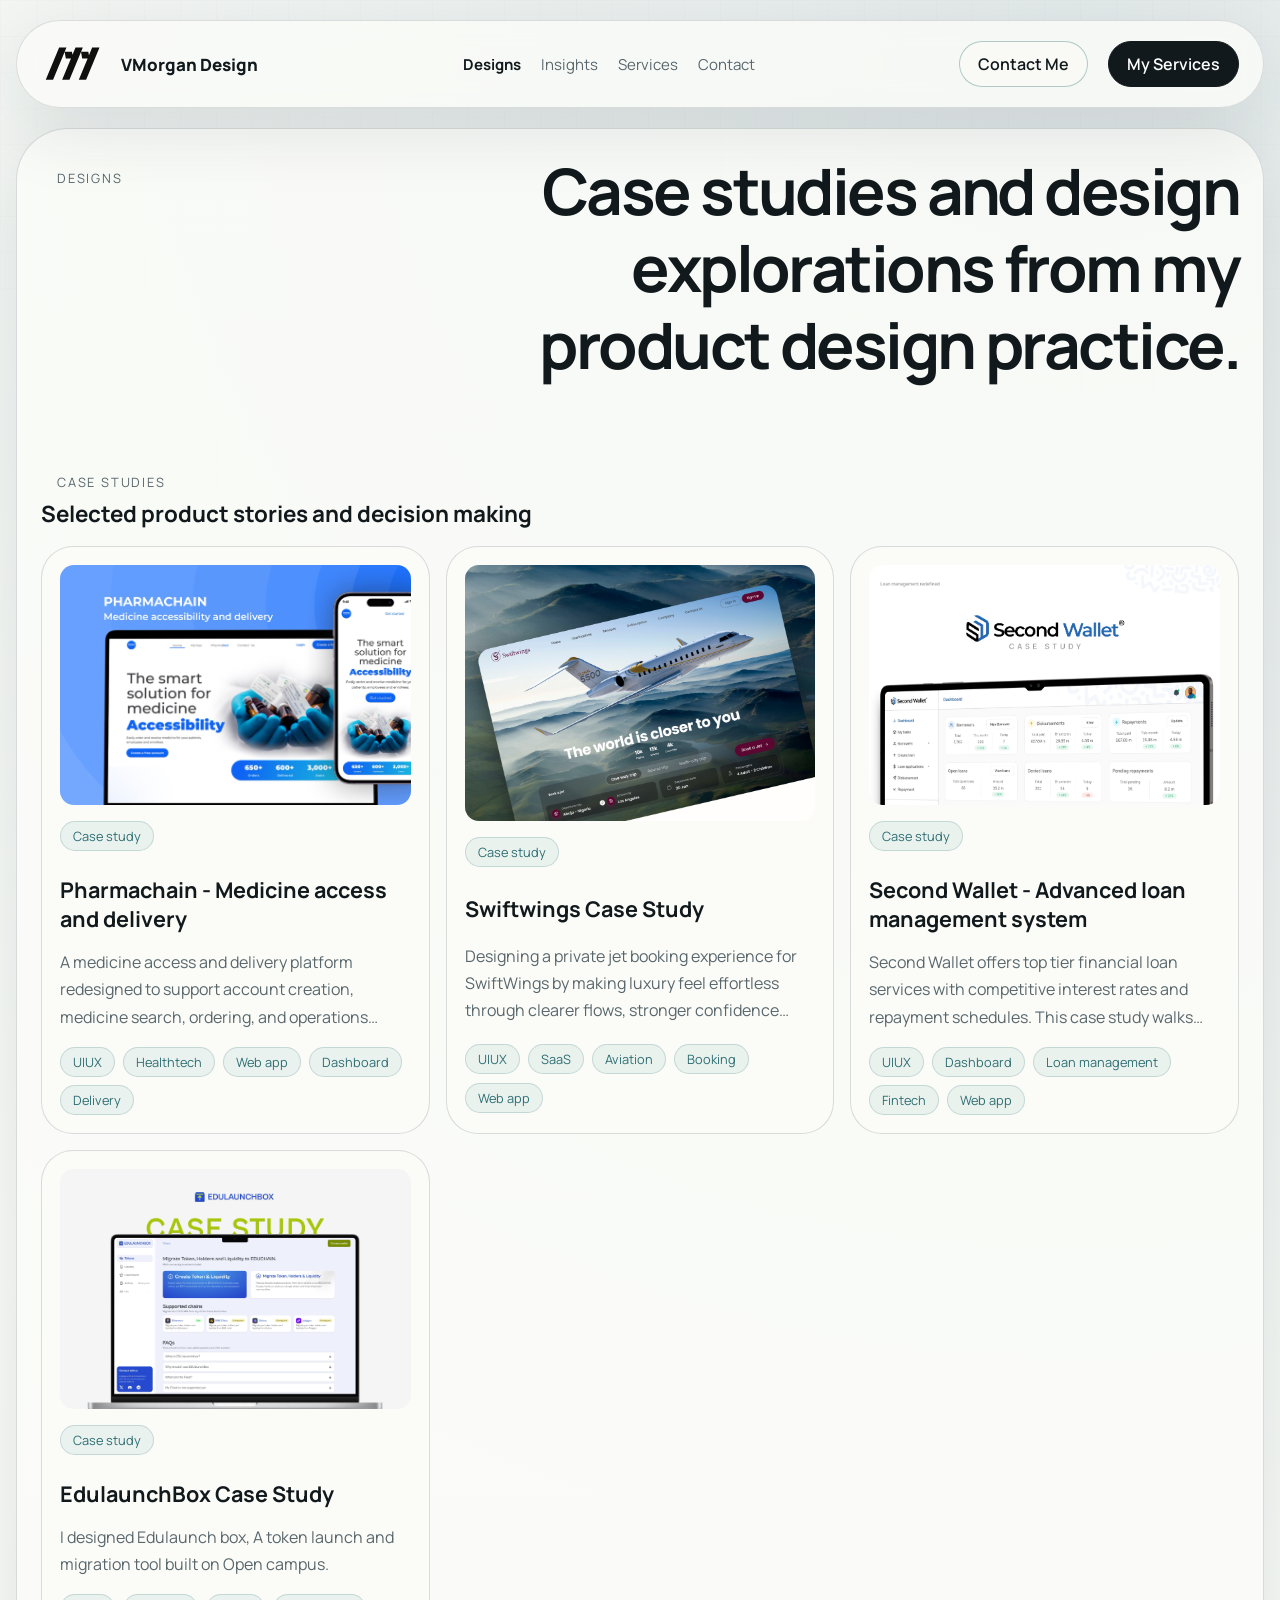
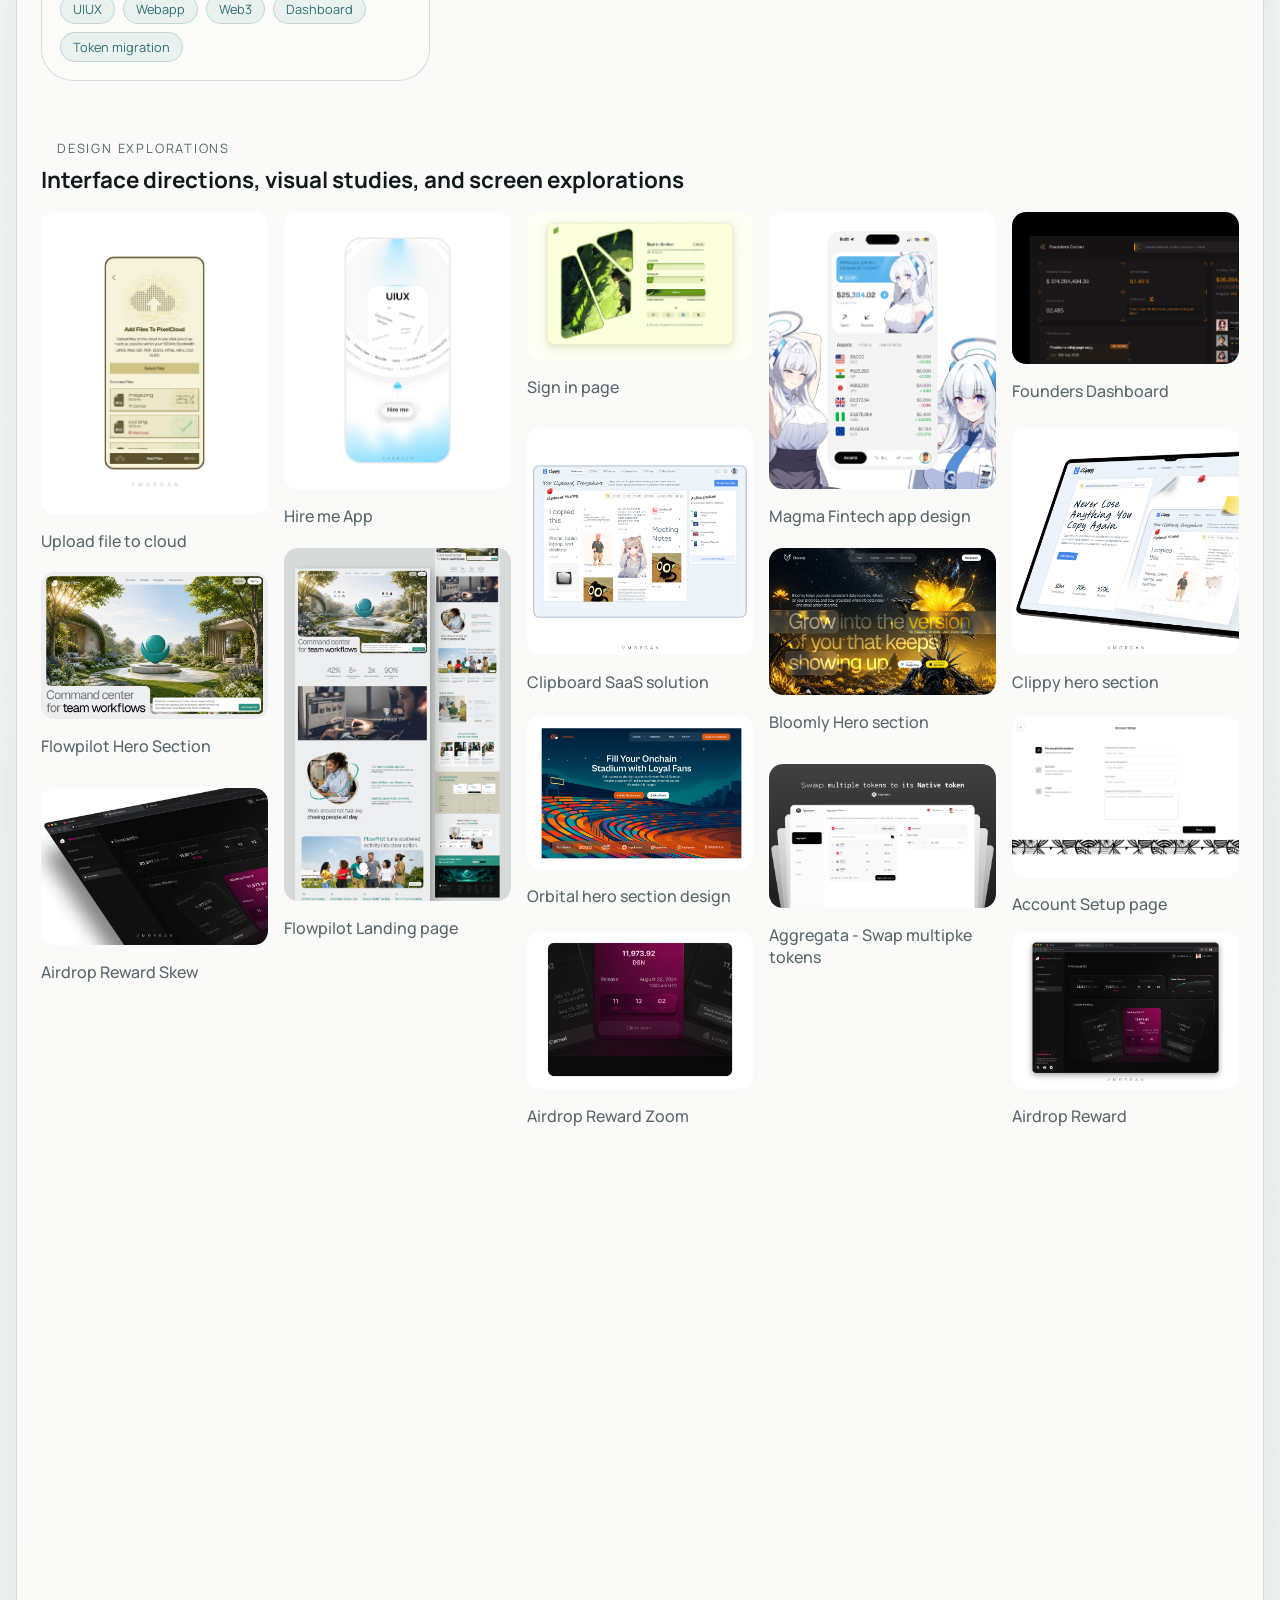
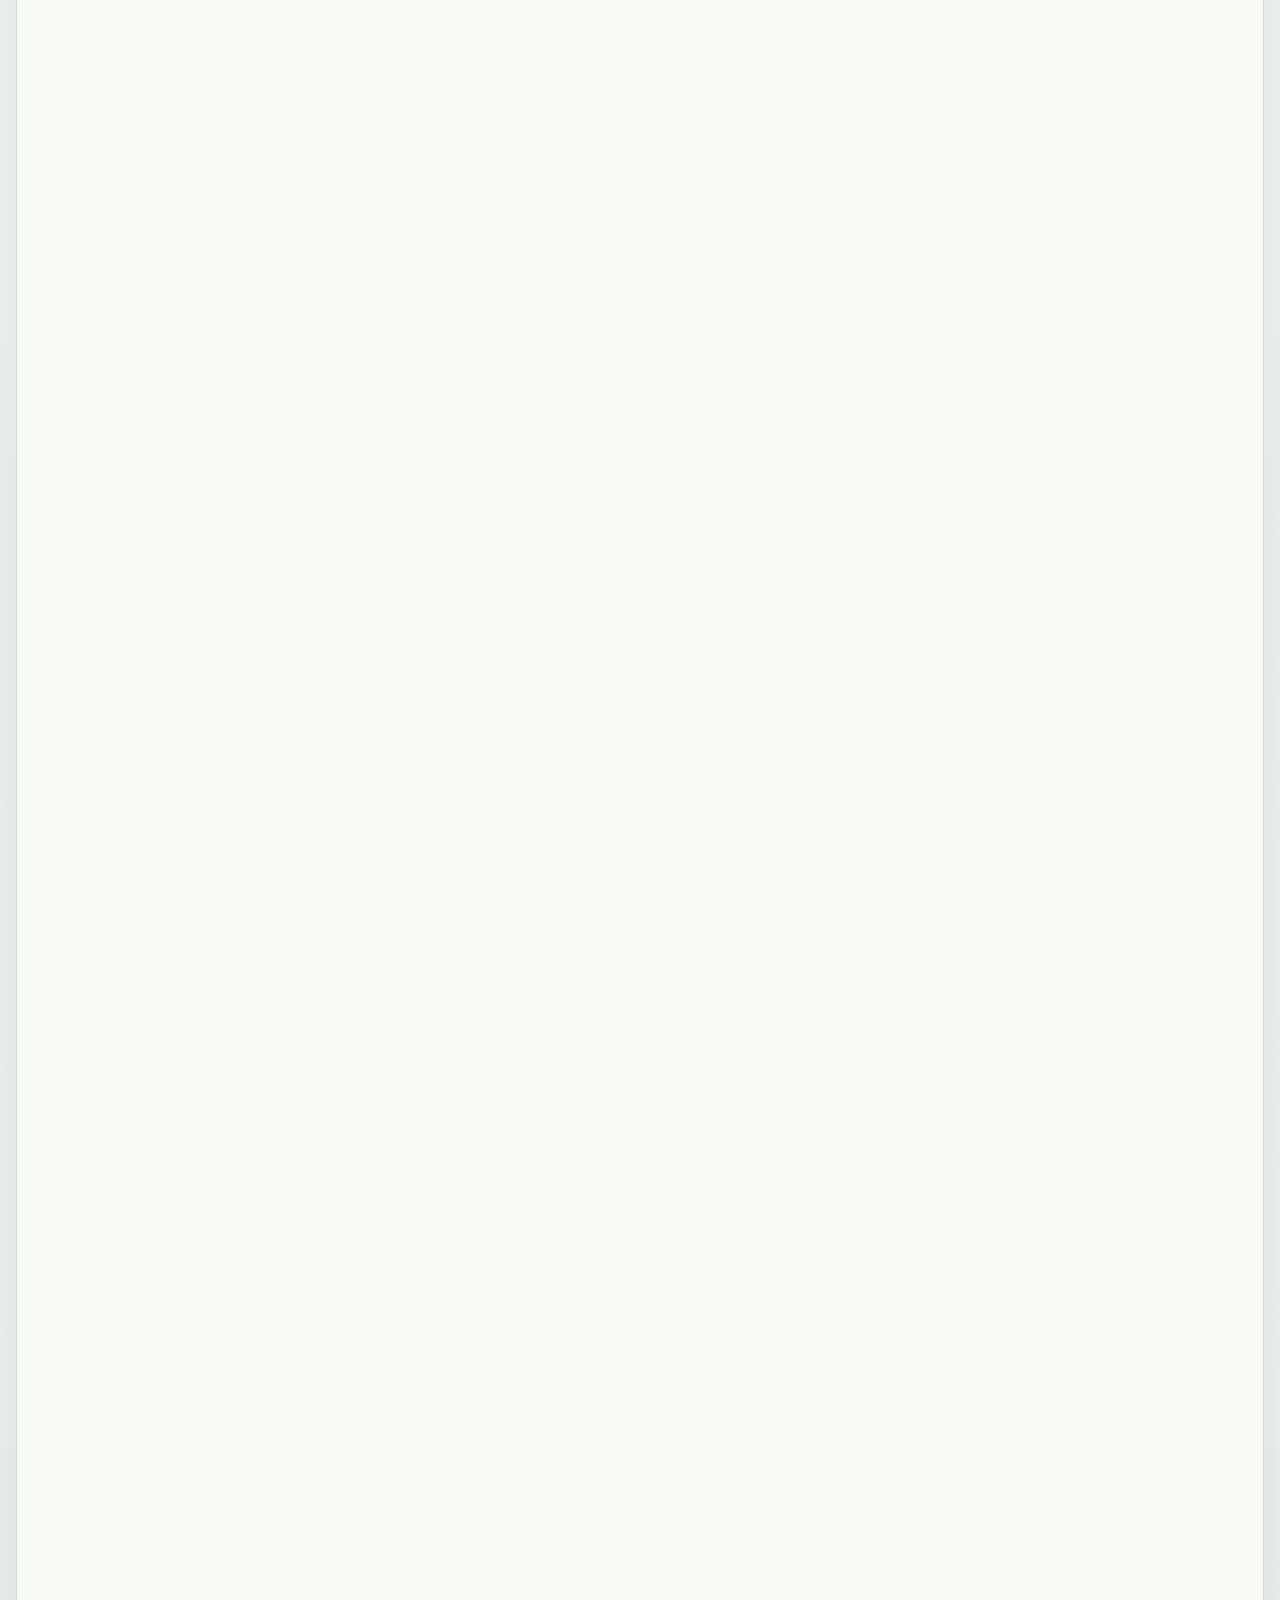
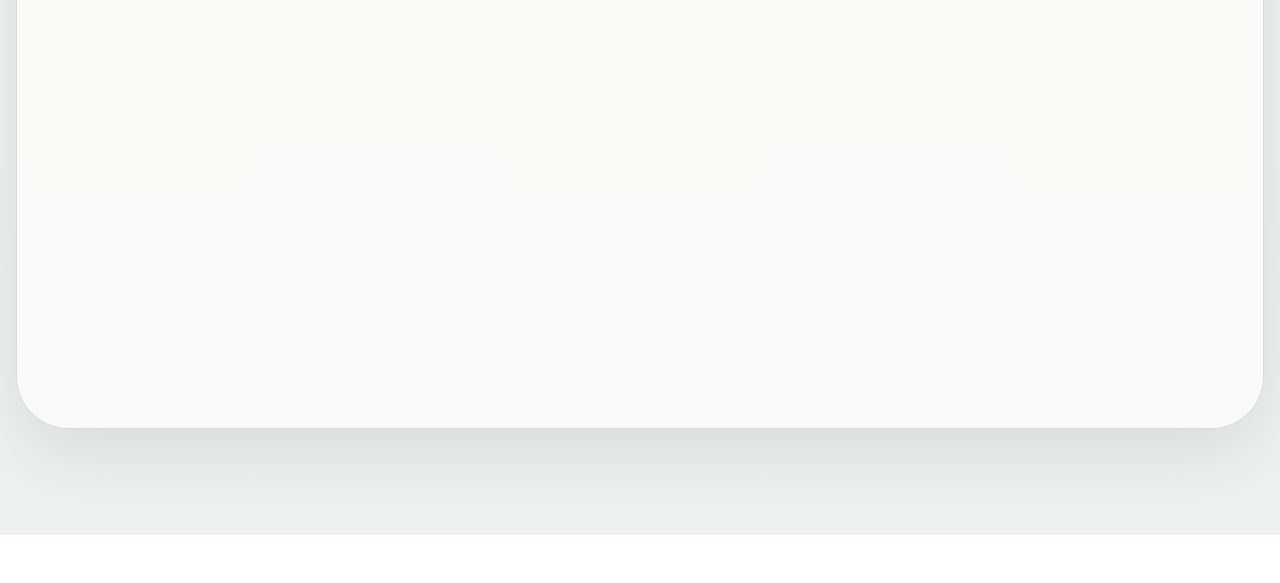
==== designs.html @ ea4c0dcf "Improve Lighthouse SEO security and performance" ====
<!DOCTYPE html>
<html lang="en">
  <head>
    <meta charset="UTF-8" />
    <meta name="viewport" content="width=device-width, initial-scale=1.0" />
    <title>Designs | VMorgan.design</title>
    <meta
      name="description"
      content="Design catalogue for Victor Morgan featuring case studies and design explorations."
    />
    <link rel="icon" type="image/svg+xml" href="./assets/Logo  favicon.svg" />
    <link rel="preconnect" href="https://fonts.googleapis.com" />
    <link rel="preconnect" href="https://fonts.gstatic.com" crossorigin />
    <link
      href="https://fonts.googleapis.com/css2?family=Manrope:wght@400;500;600;700;800&display=swap"
      rel="stylesheet"
    />
    <link rel="stylesheet" href="./styles.css" />
  </head>
  <body class="designs-page">
    <div class="page-shell">
      <header class="topbar">
        <a class="brand" href="./index.html" aria-label="VMorgan.design home">
          <img class="brand-logo" src="./assets/Logo.svg" width="74" height="46" alt="" />
          <span class="brand-copy">
            <strong>VMorgan Design</strong>
          </span>
        </a>
        <nav class="main-nav desktop-nav" aria-label="Primary">
          <a href="./designs.html">Designs</a>
          <a href="./insights.html">Insights</a>
          <a href="./index.html#services">Services</a>
          <a href="./index.html#contact">Contact</a>
        </nav>
        <div class="nav-actions">
          <a class="button button-secondary" href="./index.html#contact">Contact Me</a>
          <a class="button" href="./index.html#services">My Services</a>
        </div>
        <details class="nav-menu">
          <summary class="nav-menu-toggle" aria-label="Open navigation menu">
            <img src="./assets/menu.svg" width="24" height="24" alt="" />
          </summary>
          <div class="nav-menu-panel">
            <nav class="main-nav" aria-label="Mobile primary">
              <a href="./designs.html">Designs</a>
              <a href="./insights.html">Insights</a>
              <a href="./index.html#services">Services</a>
              <a href="./index.html#contact">Contact</a>
            </nav>
          </div>
        </details>
      </header>

      <main>
        <section class="panel designs-shell">
          <div class="section-head designs-head">
            <p class="eyebrow">Designs</p>
            <h2 class="designs-title">Case studies and design explorations from my product design practice.</h2>
          </div>

          <section class="designs-section" id="case-studies">
            <div class="section-head designs-subhead">
              <div>
                <p class="eyebrow">Case studies</p>
                <h3>Selected product stories and decision making</h3>
              </div>
            </div>
            <div class="case-studies-grid" id="caseStudiesGrid"></div>
          </section>

          <section class="designs-section" id="design-explorations">
            <div class="section-head designs-subhead">
              <div>
                <p class="eyebrow">Design explorations</p>
                <h3>Interface directions, visual studies, and screen explorations</h3>
              </div>
            </div>
            <div class="exploration-grid" id="explorationGrid"></div>
          </section>
        </section>
      </main>
    </div>

    <div class="floating-player-wrap">
      <section class="track-popup" id="trackPopup" aria-label="Music list" hidden></section>
      <section class="floating-player" aria-label="Portfolio music player">
        <button
          class="player-cover-button"
          id="trackMenuToggle"
          type="button"
          aria-controls="trackPopup"
          aria-expanded="false"
          aria-label="Show music list"
        >
          <span class="player-cover" id="playerCover"></span>
          <img src="./assets/arrow-up.svg" width="24" height="24" alt="" class="menu-badge" />
        </button>

        <button class="player-icon-button" id="musicToggle" type="button" aria-label="Play or pause">
          <img class="play-icon" id="playIcon" src="./assets/play.svg" width="24" height="24" alt="" />
        </button>

        <div class="floating-player-copy">
          <div class="marquee-mask">
            <div class="marquee-track" id="marqueeTrack">
              <span class="marquee-text" id="trackTitle">Drafting Room - Victor Morgan</span>
            </div>
          </div>
          <input
            class="timeline-range"
            id="timelineRange"
            type="range"
            min="0"
            max="100"
            value="0"
            aria-label="Music timeline"
          />
          <span class="sr-only" id="musicStatus">Music player ready.</span>
        </div>
      </section>
    </div>

    <dialog class="article-modal" id="caseStudyModal">
      <article class="article-modal-card">
        <header class="article-modal-head">
          <div>
            <p class="eyebrow">Case study</p>
            <h2 id="caseStudyTitle"></h2>
          </div>
          <button class="icon-button" id="caseStudyClose" type="button" aria-label="Close case study">
            ×
          </button>
        </header>

        <div class="article-modal-scroll">
          <div class="date-cat-share">
            <div class="article-meta">
              <span id="caseStudyDate"></span>
              <span id="caseStudyCategory"></span>
            </div>
            <button class="button button-secondary share-icon-button" id="caseStudyShareButton" type="button" aria-label="Share case study" title="Share case study">
              <img class="button-icon" src="./assets/uil_share.svg" width="18" height="18" alt="" />
            </button>
          </div>
          
          
          <p class="article-preface" id="caseStudyPreface"></p>
          <div class="article-body" id="caseStudyBody"></div>
        </div>
      </article>
    </dialog>

    <dialog class="design-preview-modal" id="designPreviewModal">
      <article class="design-preview-card">
        <header class="design-preview-head">
          <div>
            <h2 id="designPreviewTitle"></h2>
            <p id="designPreviewDescription"></p>
          </div>
          <button class="icon-button" id="designPreviewClose" type="button" aria-label="Close design preview">
            ×
          </button>
        </header>
        <div class="design-preview-visual" id="designPreviewVisual"></div>
        <div class="design-preview-share" id="designPreviewShare">
          <p>Share your thoughts ....</p>
          <div class="design-preview-actions">
            <button class="button button-secondary" id="designPreviewShareButton" type="button">
              <img class="button-icon" src="./assets/uil_share.svg" width="18" height="18" alt="" />
              <span>Share</span>
            </button>
            <a class="button button-secondary" id="designPreviewX" href="" target="_blank" rel="noreferrer" hidden>View in X</a>
          </div>
        </div>
      </article>
    </dialog>

    <script src="./js/explorations-data.js"></script>
    <script src="./js/case-studies-data.js"></script>
    <script src="./js/portfolio-player.js"></script>
    <script src="./js/designs.js"></script>
    <script src="./js/smooth-page-scroll.js"></script>
    <script src="./js/scroll-reveal.js"></script>
    <script src="./js/active-nav.js"></script>
    <script src="./js/interactive-icon-particles.js"></script>
  </body>
</html>
---- styles.css ----
:root {
  --bg: #edf2ef;
  --panel: #fbfcf8;
  --panel-muted: #e3ebe7;
  --ink: #11191c;
  --ink-soft: #59676c;
  --line: rgba(32, 54, 61, 0.16);
  --line-strong: #11191c;
  --accent: #2f6f73;
  --accent-soft: #d8e8e5;
  --sage: #697c6f;
  --sage-soft: #dfe9e1;
  --steel: #6f8fa3;
  --steel-soft: #dce8ee;
  --sand: #b59b6a;
  --shadow: 0 24px 70px rgba(23, 43, 49, 0.1);
  --radius-xl: 32px;
  --radius-lg: 24px;
  --radius-md: 16px;
  --max-width: 1440px;
  --anchor-offset: 132px;
}

::selection {
  background: var(--accent);
  color: #fbfcf8;
}

.sr-only {
  position: absolute;
  width: 1px;
  height: 1px;
  padding: 0;
  margin: -1px;
  overflow: hidden;
  clip: rect(0, 0, 0, 0);
  white-space: nowrap;
  border: 0;
}

*,
*::before,
*::after {
  box-sizing: border-box;
}

html {
  scroll-behavior: smooth;
  scroll-padding-top: var(--anchor-offset);
}

html.is-anchor-scrolling {
  scroll-behavior: auto;
}

:target {
  scroll-margin-top: var(--anchor-offset);
}

body {
  margin: 0;
  font-family: "Manrope", sans-serif;
  background:
    radial-gradient(circle at 84% 0%, rgba(111, 143, 163, 0.18), transparent 30%),
    linear-gradient(180deg, #fbfcf8 0%, var(--bg) 100%);
  color: var(--ink);
  padding-bottom: 58px;
  min-height: 100vh;
}

body::before {
  content: "";
  position: fixed;
  inset: 0;
  pointer-events: none;
  background-image:
    linear-gradient(rgba(32, 54, 61, 0.045) 1px, transparent 1px),
    linear-gradient(90deg, rgba(32, 54, 61, 0.045) 1px, transparent 1px);
  background-size: 36px 36px;
  mask-image: linear-gradient(180deg, rgba(0, 0, 0, 0.24), transparent 75%);
}

a {
  color: inherit;
  text-decoration: none;
}

button,
select,
input {
  font: inherit;
}

.page-shell {
  width: min(calc(100% - 32px), var(--max-width));
  margin: 20px auto 48px;
}

.topbar {
  position: sticky;
  top: 16px;
  z-index: 10;
  display: grid;
  grid-template-columns: auto 1fr auto;
  align-items: center;
  gap: 32px;
  min-height: 88px;
  padding: 16px 24px;
  margin-bottom: 20px;
  border: 1px solid rgba(32, 54, 61, 0.14);
  border-radius: 999px;
  background: rgba(251, 252, 248, 0.82);
  backdrop-filter: blur(14px);
  box-shadow: var(--shadow);
}

.brand {
  display: flex;
  align-items: center;
  gap: 16px;
}

.brand-logo {
  display: block;
  width: 64px;
  height: 40px;
  object-fit: contain;
}

.brand-copy {
  display: block;
}

.brand-copy strong {
  font-size: 1.06rem;
  font-weight: 800;
}

.brand-copy span {
  display: none;
  color: var(--ink-soft);
  font-size: 0.82rem;
}

.main-nav,
.nav-actions {
  display: flex;
  align-items: center;
  gap: 20px;
}

#designPreviewTitle{
  letter-spacing: -2%;
}

.nav-menu {
  display: none;
  position: relative;
}

.nav-menu-panel {
  display: block;
}

.nav-menu-toggle {
  display: none;
  border: none;
  background: transparent;
  list-style: none;
  cursor: pointer;
  padding: 8px;
}

.nav-menu-toggle::-webkit-details-marker {
  display: none;
}

.nav-menu-toggle img {
  display: block;
  width: 24px;
  height: 24px;
}

.main-nav {
  justify-self: center;
  flex-wrap: wrap;
  display: flex;
  flex-direction: row;
}

.main-nav a {
  position: relative;
  font-size: 0.94rem;
  color: var(--ink-soft);
  width: auto;
}

.main-nav a::after {
  content: "";
  position: absolute;
  left: 0;
  bottom: -6px;
  width: 100%;
  height: 1px;
  background: var(--accent);
  transform: scaleX(0);
  transform-origin: left;
  transition: transform 160ms ease;
}

.main-nav a:hover::after,
.main-nav a:focus-visible::after {
  transform: scaleX(1);
}

.main-nav a.is-active {
  color: var(--ink);
  font-weight: 700;
}

.button,
.icon-button {
  display: inline-flex;
  align-items: center;
  justify-content: center;
  gap: 10px;
  border: 1px solid var(--line-strong);
  border-radius: 999px;
  background: var(--ink);
  color: #fff;
  cursor: pointer;
  transition:
    transform 180ms ease,
    box-shadow 180ms ease,
    background 180ms ease;
}

.button {
  height: 46px;
  padding: 0 18px;
  font-weight: 600;
  width: fit-content;
  display: inline-flex;
  align-items: center;
  justify-content: center;
  white-space: nowrap;
}

.button-icon {
  width: 18px;
  height: 18px;
  display: block;
  object-fit: contain;
}

.button:hover,
.icon-button:hover,
.button:focus-visible,
.icon-button:focus-visible {
  transform: translateY(-1px);
  box-shadow: 0 14px 34px rgba(47, 111, 115, 0.18);
}

.button-secondary {
  border-color: rgba(47, 111, 115, 0.36);
  background: rgba(251, 252, 248, 0.5);
  color: var(--ink);
}

.panel {
  position: relative;
  margin-bottom: 32px;
  padding: 24px;
  padding-top: 24px;
  border: 1px solid var(--line);
  border-radius: 52px;
  background: rgba(251, 252, 248, 0.86);
  box-shadow: var(--shadow);
  overflow: hidden;
}

.panel::before {
  content: "";
  position: absolute;
  inset: 0;
  border-radius: inherit;
  pointer-events: none;
}

.has-scroll-reveal .scroll-reveal {
  --reveal-distance: 54px;
  opacity: 0;
  transform: translate3d(0, var(--reveal-distance), 0) scale(0.97);
  transition:
    opacity 850ms cubic-bezier(0.16, 1, 0.3, 1) var(--reveal-delay, 0ms),
    transform 850ms cubic-bezier(0.16, 1, 0.3, 1) var(--reveal-delay, 0ms);
  will-change: opacity, transform;
}

.has-scroll-reveal .panel.scroll-reveal {
  --reveal-distance: 78px;
}

.has-scroll-reveal .scroll-reveal.is-visible {
  opacity: 1;
  transform: translate3d(0, 0, 0) scale(1);
  will-change: auto;
}

.has-scroll-reveal .scroll-reveal.has-revealed {
  transition:
    opacity 220ms ease,
    transform 220ms ease,
    box-shadow 220ms ease,
    border-color 220ms ease,
    background 220ms ease;
}

.project-card.scroll-reveal.is-visible:hover,
.project-card.scroll-reveal.is-visible:focus-visible,
.blog-card.scroll-reveal.is-visible:hover,
.blog-card.scroll-reveal.is-visible:focus-visible,
.masonry-card.scroll-reveal.is-visible:hover,
.masonry-card.scroll-reveal.is-visible:focus-visible,
.insight-card.scroll-reveal.is-visible:hover,
.insight-card.scroll-reveal.is-visible:focus-visible,
.case-study-card.scroll-reveal.is-visible:hover,
.case-study-card.scroll-reveal.is-visible:focus-visible,
.exploration-card.scroll-reveal.is-visible:hover,
.exploration-card.scroll-reveal.is-visible:focus-visible {
  transform: translateY(-8px);
}

@media (prefers-reduced-motion: reduce) {
  .has-scroll-reveal .scroll-reveal,
  .has-scroll-reveal .scroll-reveal.is-visible {
    opacity: 1;
    transform: none;
    transition: none;
  }
}

.hero {
  display: grid;
  grid-template-columns: 1.2fr 0.8fr;
  gap: 24px;
  min-height: calc(100vh - 130px);
}

.hero-copy,
.hero-rail,
.service-builder,
.blog-card,
.quote-card,
.contact-card,
.timeline-item,
.project-card,
.masonry-card {
  position: relative;
  z-index: 1;
}

.hero-copy {
  display: flex;
  flex-direction: column;
  justify-content: flex-end;
  align-items: flex-start;
  height: 100%;
  padding-top: 42px;
}

.eyebrow {
  margin: 16px 0 10px 16px;
  text-transform: uppercase;
  letter-spacing: 0.14em;
  font-size: 0.8rem;
  color: var(--ink-soft);
}

.hero h1,
.section-head h2,
.service-builder h3 {
  margin: 0;
  line-height: 1.2;
}

.hero h1 {
  font-size: clamp(3.4rem, 8vw, 7rem);
  letter-spacing: -0.05em;
}

.hero-role {
  margin: 18px 0 0;
  font-size: 1.2rem;
  font-weight: 700;
}

.hero-story {
  max-width: 100%;
  margin: 22px 0 0;
  color: var(--ink-soft);
  font-size: 1.02rem;
  line-height: 1.8;
}

.hero-meta {
  display: grid;
  grid-template-columns: repeat(3, minmax(0, 1fr));
  gap: 14px;
  margin-top: 28px;
}

.estimate-card,
.project-card,
.blog-card,
.quote-card,
.contact-card,
.service-item {
  border: 1px solid var(--line);
  border-radius: var(--radius-xl);
  background: rgba(251, 252, 248, 0.78);
}

#articleTitle{
  letter-spacing: -0.03em;
}

.hero-meta article {
  padding: 18px;
}

.hero-meta strong {
  display: block;
  margin-top: 10px;
  font-size: 4rem;
  font-weight: 400;
}

.action-insights {
  display: flex;
  justify-content: end;
  margin-top: 24px;
}

.action-designs {
  display: flex;
  justify-content: center;
  margin-top: 12px; 
}
.meta-label {
  color: var(--ink-soft);
  font-size: 0.84rem;
}

.panel-tall {
  min-height: auto;
  display: flex;
  flex-direction: column;
  justify-content: center;
}

.section-head {
  display: flex;
  justify-content: space-between;
  align-items: end;
  gap: 16px;
  margin-bottom: 32px;
}

.section-head h2 {
  max-width: 18ch;
  font-size: clamp(2rem, 5vw, 4rem);
  letter-spacing: -0.04em;
  text-align: end;
  line-height: auto;
}

#value-head{
  text-align: end;
  max-width: 20ch;
}

#design-head-title{
  text-align: end;
  max-width: 20ch;
}

.philosophy-grid {
  display: grid;
  grid-template-columns: repeat(3, minmax(0, 1fr));
  gap: 16px;
}

.philosophy-grid article,
.service-item {
  padding: 16px;
  border: 1px solid var(--line);
  border-radius: var(--radius-lg);
  background: rgba(251, 252, 248, 0.72);
}

.philosophy-grid article:nth-child(1),
.value-card:nth-child(1) {
  background: rgba(223, 233, 225, 0.68);
}

.philosophy-grid article:nth-child(2),
.value-card:nth-child(2) {
  background: rgba(216, 232, 229, 0.68);
}

.philosophy-grid article:nth-child(3),
.value-card:nth-child(3),
.value-card:nth-child(4) {
  background: rgba(220, 232, 238, 0.64);
}

.kicker {
  display: inline-block;
  margin-bottom: 26px;
  padding: 8px 12px;
  border: 1px solid rgba(47, 111, 115, 0.22);
  border-radius: 999px;
  background: rgba(251, 252, 248, 0.42);
  color: var(--accent);
  font-size: 0.78rem;
}

.philosophy-grid h3,
.timeline-item h3,
.project-card h3,
.blog-card h3,
.service-item h3 {
  margin: 0 0;
  font-size: 1rem;
  font-weight: 700;
  color: #59676c;
}

.masonry-card h3 {
  margin: 0 0;
  font-size: 1rem;
  font-weight: 500;
  color: #59676c;
}

.philosophy-grid p,
.timeline-item p,
.project-card p,
.blog-card p,
.service-item p,
.value-card p,
.value-lead p,
.faq-item p,
.quote-card p,
.masonry-card p,
.contact-card span {
  margin: 0;
  color: var(--ink-soft);
  line-height: 1.7;
}

.quote-card p:first-of-type:not(.quote-copy) {
  display: none;
}

.quote-copy {
  display: block;
}

.project-card p{
  display: -webkit-box;
  -webkit-line-clamp: 3;
  -webkit-box-orient: vertical;
  overflow: hidden;
}

.timeline { 
  display: grid;
}

.timeline-item {
  display: grid;
  grid-template-columns: 200px 1fr;
  padding: 20px 22px;
  align-items: start;
  border-top: 1px solid var(--line);
}



.timeline-end {
  display: flex;
  align-items: start;
}

.timeline-period {
  color: var(--ink-soft);
  font-weight: 700;
}

.timeline-copy {
  min-width: 0;
  width: 100%;
}

.timeline-copy  h3 {
  margin: 0 0 8px;
  font-size: 1.1rem;
}

.timeline-logo {
  display: block;
  height: 42px;
  align-self: start;
  object-fit: contain;
}

.featured-grid {
  display: grid;
  grid-template-columns: repeat(3, minmax(0, 1fr));
  gap: 16px;
}

.project-card {
  display: grid;
  gap: 18px;
  padding: 16px;
  scroll-snap-align: start;
  cursor: pointer;
  transition:
    transform 220ms ease,
    box-shadow 220ms ease,
    border-color 220ms ease;
}

.project-card:hover,
.project-card:focus-visible {
  transform: translateY(-8px);
  border-color: rgba(47, 111, 115, 0.36);
  box-shadow: 0 26px 48px rgba(7, 111, 115, 0.06);
  outline: none;
}

.project-visual,
.masonry-visual {
  position: relative;
  min-height: 240px;
  border-radius: 14px;
  background:
    repeating-linear-gradient(
      180deg,
      rgba(251, 252, 248, 0.9),
      rgba(251, 252, 248, 0.9) 18px,
      rgba(32, 54, 61, 0.045) 18px,
      rgba(32, 54, 61, 0.045) 19px
    ),
    var(--steel-soft);
  overflow: hidden;
}



.case-study-cover {
  display: block;
  width: 100%;
  height: 100%;
  object-fit: cover;
  object-position: center top;
}

.project-caption {
  display: flex;
  justify-content: space-between;
  gap: 12px;
}

.project-caption  h3{
  font-size: 1.2rem;
  color: var(--ink);
}

.tags,
.modal-tags {
  display: flex;
  flex-wrap: wrap;
  gap: 8px;
}

.tags span,
.modal-tags span,
.blog-tag {
  display: flex;
  align-items: center;
  height: 30px;
  padding: 0 12px;
  border: 1px solid rgba(47, 111, 115, 0.2);
  border-radius: 999px;
  background: rgba(216, 232, 229, 0.5);
  color: var(--accent);
  font-size: 0.8rem;
  width: fit-content;
}

.blog-tag{
  margin-bottom: 8px;
}
.client-band {
  display: grid;
  grid-template-columns: repeat(auto-fit, minmax(150px, 1fr));
  gap: 12px;
  margin-bottom: 18px;
}

.client-logo-card {
  display: grid;
  place-items: center;
  min-height: 74px;
  padding: 14px 18px;
  border: 1px solid rgba(47, 111, 115, 0.16);
  border-radius: 18px;
  background: rgba(251, 252, 248, 0.48);
}

.client-logo-card img {
  display: block;
  width: 100%;
  max-width: 168px;
  max-height: 42px;
  object-fit: contain;
}

.feedback-grid,
.blog-grid,
.contact-grid {
  display: grid;
  grid-template-columns: repeat(3, minmax(0, 1fr));
  gap: 16px;
}

.section-intro {
  max-width: 520px;
  margin: 0;
  color: var(--ink-soft);
  line-height: 1.8;
}

.value-head {
  align-items: start;
}

.value-head h2 {
  max-width: 13ch;
  text-align: start;
}

.value-layout {
  display: grid;
  grid-template-columns: 0.9fr 1.1fr;
  gap: 18px;
}

.value-lead,
.value-card,
.faq-item {
  position: relative;
  z-index: 1;
  border: 1px solid var(--line);
  background: rgba(251, 252, 248, 0.76);
}

.value-lead {
  display: flex;
  min-height: 100%;
  flex-direction: column;
  align-items: flex-start;
  gap: 20px;
  padding: 28px;
  border-radius: var(--radius-xl);
  background: rgba(248, 251, 247, 0.84);
  box-shadow: inset 0 0 0 1px rgba(47, 111, 115, 0.06);
}

.value-lead h3 {
  max-width: 12ch;
  margin: 0;
  font-size: clamp(2rem, 4vw, 3.4rem);
  line-height: 0.98;
  letter-spacing: -0.05em;
}

.value-lead .button {
  margin-top: auto;
}

.value-grid {
  display: grid;
  grid-template-columns: repeat(2, minmax(0, 1fr));
  gap: 16px;
}

.value-card {
  display: grid;
  gap: 16px;
  min-height: 230px;
  padding: 24px;
  border-radius: var(--radius-lg);
}

.value-card span {
  color: var(--ink-soft);
  font-size: 0.82rem;
  letter-spacing: 0.12em;
}

.value-card h3 {
  max-width: 13ch;
  margin: 0;
  font-size: 1.35rem;
  line-height: 1.1;
  letter-spacing: -0.03em;
}

.faq-list {
  display: grid;
  gap: 12px;
}

.faq-item {
  padding: 0;
  border-radius: var(--radius-lg);
  overflow: hidden;
}

.faq-item summary {
  position: relative;
  display: flex;
  align-items: center;
  justify-content: space-between;
  gap: 16px;
  padding: 22px 24px;
  font-weight: 700;
  cursor: pointer;
  list-style: none;
}

.faq-item summary::-webkit-details-marker {
  display: none;
}

.faq-item summary::after {
  content: "+";
  display: grid;
  place-items: center;
  flex: 0 0 auto;
  width: 32px;
  height: 32px;
  border: 1px solid var(--line);
  border-radius: 50%;
  color: var(--ink);
  font-size: 1.2rem;
  line-height: 1;
  transition:
    transform 180ms ease,
    background 180ms ease,
    color 180ms ease;
}

.faq-item[open] summary::after {
  transform: rotate(45deg);
  background: var(--accent);
  color: #fff;
}

.faq-item p {
  padding: 0 24px 24px;
}

.quote-card,
.blog-card,
.contact-card {
  padding: 22px;
  transition:
    transform 220ms ease,
    box-shadow 220ms ease,
    border-color 220ms ease;
}

.contact-card:hover,
.contact-card:focus-visible {
  transform: translateY(-8px);
  border-color: rgba(47, 111, 115, 0.36);
  box-shadow: 0 26px 48px rgba(7, 111, 115, 0.06);
  outline: none;
}

.blog-card {
  cursor: pointer;
  transition:
    transform 220ms ease,
    box-shadow 220ms ease,
    border-color 220ms ease;
}

.blog-card:hover,
.blog-card:focus-visible {
  transform: translateY(-8px);
  border-color: rgba(47, 111, 115, 0.36);
  box-shadow: 0 26px 48px rgba(7, 111, 115, 0.06);
  outline: none;
}

.quote-card span,
.contact-card strong {
  display: block;
  margin-top: 18px;
}

.services-layout {
  display: grid;
  grid-template-columns: 1fr;
  gap: 18px;
}

.slider-actions {
  display: flex;
  gap: 10px;
}

.hero-portrait {
  display: grid;
  grid-template-rows: 1fr auto;
  gap: 16px;
  margin: 0;
  height: 100%;
}

.portrait-frame {
  position: relative;
  min-height: 100%;
  border-radius: 28px;
  border: 1px solid var(--line);
  background: #e4ebe8;
  overflow: hidden;
  display: flex;
  align-items: end;
}

.portrait-image {
  display: block;
  width: 100%;
  height: 100%;
  object-fit: cover;
  object-position: center top;
  scale: 1.1;
  position: absolute;
  bottom: -16px;
}

.hero-portrait figcaption p {
  margin: 0;
  color: var(--ink-soft);
  line-height: 1.7;
}

.services-list {
  display: grid;
  grid-template-columns: repeat(3, minmax(0, 1fr));
  gap: 16px;
}

.service-success {
  display: grid;
  gap: 10px;
  margin-bottom: 18px;
  padding: 18px 20px;
  border: 1px solid var(--line);
  border-radius: 22px;
  background: rgba(223, 233, 225, 0.72);
}

.service-success p {
  margin: 0;
  color: var(--ink-soft);
  line-height: 1.6;
}

.service-success-actions {
  display: flex;
  gap: 10px;
  flex-wrap: wrap;
}

.service-item {
  display: grid;
  align-content: start;
  gap: 16px;
  min-height: 100%;
}

.service-media-placeholder {
  display: grid;
  place-items: center;
  min-height: 220px;
  overflow: hidden;
  border: 1px dashed var(--line);
  border-radius: 8px;
  background:
    repeating-linear-gradient(
      180deg,
      rgba(255, 250, 243, 0.84),
      rgba(255, 250, 243, 0.84) 18px,
      rgba(92, 65, 43, 0.04) 18px,
      rgba(92, 65, 43, 0.04) 19px
    ),
    var(--steel-soft);
  color: var(--ink-soft);
  font-size: 0.82rem;
  letter-spacing: 0.08em;
  text-align: center;
  text-transform: uppercase;
}

.request-eyebrow{
  margin: 0 0 12px 0;
}

.service-media-placeholder.has-media {
  border-style: solid;
  background: var(--panel-muted);
}

.service-media {
  display: block;
  width: 100%;
  height: 100%;
  min-height: 220px;
  object-fit: cover;
}

.protected-service-video {
  user-select: none;
  -webkit-user-drag: none;
}

.service-item h3 {
  margin: 0;
  font-size: 18px;
  font-weight: 800px;
  line-height: 1.05;
  letter-spacing: 0;
}

.service-item strong {
  font-size: 16px;
}

.service-item-footer {
  display: flex;
  flex-direction: column;
  justify-content: start;
  align-items: start;
  gap: 16px;
  margin-top: auto;
}

.service-item-actions {
  display: flex;
  justify-content: flex-start;
  gap: 10px;
  flex-wrap: wrap;
}

.service-meta {
  display: flex;
  flex-wrap: wrap;
  gap: 10px;
  color: var(--ink-soft);
  font-size: 0.9rem;
}

.service-meta span {
  display: inline-flex;
  align-items: center;
  min-height: 32px;
  padding: 0 12px;
  border: 1px solid rgba(47, 111, 115, 0.2);
  border-radius: 999px;
  background: rgba(47, 111, 115, 0.08);
  color: var(--accent);
}

.service-enquiry {
  display: flex;
  justify-content: space-between;
  align-items: center;
  gap: 24px;
  padding: 24px;
  border: 1px solid var(--line);
  border-radius: var(--radius-xl);
  background: rgba(152, 190, 214, 0.06);
}

.service-enquiry .eyebrow {
  margin-left: 0;
}

.service-enquiry h3 {
  margin: 0 0 10px;
  font-size: clamp(1.6rem, 3vw, 2.6rem);
  line-height: 1;
  letter-spacing: -0.04em;
}

.service-enquiry p {
  max-width: 62ch;
  margin: 0;
  color: var(--ink-soft);
  line-height: 1.7;
}

.service-builder {
  padding: 24px;
  border: 1px solid var(--line);
  border-radius: var(--radius-xl);
  background: rgba(251, 252, 248, 0.84);
}

.service-builder p {
  color: var(--ink-soft);
  line-height: 1.7;
}

.field {
  display: grid;
  gap: 10px;
  margin-top: 18px;
}

.field span,
.addons legend {
  font-weight: 700;
  margin-bottom: 4px;
  color: var(--ink);
}

select {
  width: 100%;
  min-height: 52px;
  padding: 0 44px 0 16px;
  border: 1px solid rgba(47, 111, 115, 0.18);
  border-radius: 18px;
  background:
    linear-gradient(180deg, rgba(251, 252, 248, 0.94), rgba(227, 235, 231, 0.42)),
    var(--panel);
  color: var(--ink);
  box-shadow:
    inset 0 1px 0 rgba(255, 255, 255, 0.72),
    0 10px 24px rgba(23, 43, 49, 0.04);
  transition:
    border-color 180ms ease,
    box-shadow 180ms ease,
    background 180ms ease;
}

select:focus-visible {
  border-color: rgba(47, 111, 115, 0.76);
  box-shadow:
    0 0 0 4px rgba(47, 111, 115, 0.12),
    0 14px 34px rgba(47, 111, 115, 0.08);
  outline: none;
}

.addons-container{
  display: grid;
  grid-template-columns: repeat(2, 1fr); /* 2 equal-width columns */
  grid-template-rows: repeat(2, 1fr);    /* 2 equal-height rows */
  gap: 12px;
}

.addons {
  display: flex;
  flex-direction: column;
  gap: 16px;
  margin: 20px 0 0;
  padding: 0;
  border: none;
}

.addons label {
  display: flex;
  gap: 12px;
  align-items: center;
  padding: 12px 14px;
  border: 1px solid var(--line);
  border-radius: 16px;
  background: rgba(251, 252, 248, 0.74);
}

#designPreviewDescription{
  width: 100%;
}

.addon-row {
  position: relative;
  justify-content: space-between;
}

.addon-main {
  display: flex;
  align-items: center;
  gap: 12px;
}

.addon-info-button {
  display: grid;
  place-items: center;
  width: 28px;
  height: 28px;
  border: 1px solid var(--line);
  border-radius: 50%;
  background: var(--panel);
  color: var(--ink-soft);
  cursor: pointer;
  flex: 0 0 auto;
  transition:
    transform 160ms ease,
    border-color 160ms ease,
    color 160ms ease,
    box-shadow 160ms ease;
}

.addon-info-button:hover,
.addon-info-button:focus-visible {
  transform: translateY(-1px);
  border-color: rgba(47, 111, 115, 0.4);
  color: var(--accent);
  box-shadow: 0 12px 26px rgba(23, 43, 49, 0.18);
  outline: none;
}

.addon-popover {
  position: absolute;
  z-index: 3;
  width: min(280px, calc(100vw - 48px));
  padding: 16px 18px;
  border: 1px solid var(--line);
  border-radius: 18px;
  background: rgba(251, 252, 248, 0.98);
  box-shadow: 0 18px 38px rgba(23, 43, 49, 0.14);
  backdrop-filter: blur(14px);
}

.addon-popover[hidden] {
  display: none;
}

.addon-popover-title,
.addon-popover-copy {
  margin: 0;
}

.addon-popover-title {
  font-weight: 700;
  margin-bottom: 8px;
}

.addon-popover-copy {
  color: var(--ink-soft);
  line-height: 1.6;
  font-size: 0.92rem;
}

.estimate-area {
  display: flex;
  flex-direction: row;
  gap: 12px;
  align-items: end;
}

.estimate {
  display: flex;
  flex-direction: row;
  justify-content: space-between;
  align-items: start;
}

.estimate-area p{
  width: 100%;
  margin: 0;
}

.estimate-card {
  display: flex;
  flex-direction: column;
  margin-top: 20px;
  padding: 20px;
  gap: 24px;
}

.estimate-card span {
  color: var(--ink-soft);
  font-size: 0.9rem;
}

.estimate-card strong {
  display: block;
  margin: 0;
  font-size: clamp(2rem, 5vw, 3.2rem);
  letter-spacing: -0.05em;

}

.contact-card {
  display: flex;
  flex-direction: column;
  gap: 10px;
  min-height: 140px;
}

.masonry {
  display: grid;
  grid-template-columns: repeat(auto-fill, minmax(260px, 1fr));
  grid-auto-flow: dense;
  grid-auto-rows: 8px;
  gap: 16px;
  align-items: start;
}

.masonry-card {
  width: 100%;
  padding: 0;
}

.masonry .masonry-card {
  display: grid;
  width: auto;
  margin-bottom: 0;
}

.masonry-card {
  cursor: pointer;
  transition:
    transform 220ms ease,
    box-shadow 220ms ease,
    border-color 220ms ease;
}

.masonry-card:hover,
.masonry-card:focus-visible {
  transform: translateY(-8px);
  border-color: rgba(47, 111, 115, 0.36);
  outline: none;
}

.masonry-visual {
  min-height: auto;
  margin-bottom: 16px;
  background: none;
  display: block;
  overflow: hidden;
}

.masonry-image {
  display: block;
  width: 100%;
  height: auto;
  border-radius: 12px;
}

.project-modal {
  width: min(720px, calc(100% - 24px));
  padding: 0;
  border: none;
  border-radius: 28px;
  background: transparent;
}

.project-modal::backdrop {
  background: rgba(18, 18, 18, 0.36);
  backdrop-filter: blur(8px);
}

.modal-card {
  padding: 28px;
  border: 1px solid var(--line);
  border-radius: 28px;
  background: var(--panel);
  box-shadow: var(--shadow);
}

.modal-head {
  display: flex;
  justify-content: space-between;
  gap: 16px;
  margin-bottom: 18px;
}

.modal-head div {
  display: flex;
  flex-direction: column;
  align-items: start;
  width: 100%;
}

.modal-head h2 {
  margin-top: 6px;
  font-size: 2.2rem;
  line-height: 1;
}

.icon-button {
  min-width: 44px;
  height: 44px;
  font-size: 1.6rem;
}

.modal-card > p {
  color: var(--ink-soft);
  line-height: 1.8;
}

.modal-metrics {
  display: grid;
  grid-template-columns: repeat(3, minmax(0, 1fr));
  gap: 12px;
  margin-top: 20px;
}

.modal-metrics article {
  padding: 16px;
  border: 1px solid var(--line);
  border-radius: 18px;
}

.modal-metrics span {
  display: block;
  color: var(--ink-soft);
  font-size: 0.82rem;
}

.modal-metrics strong {
  display: block;
  margin-top: 8px;
  font-size: 1.15rem;
}

.service-order-modal {
  width: min(640px, calc(100% - 24px));
  padding: 0;
  border: none;
  border-radius: 28px;
  background: transparent;
}

.book-call-modal {
  width: min(520px, calc(100% - 24px));
}

.service-order-modal::backdrop {
  background: rgba(18, 18, 18, 0.36);
  backdrop-filter: blur(8px);
}

.hidden-field {
  display: none;
}

#order-service{
  margin: 0;
}

.service-order-card {
  gap: 0;
}

.service-form-content[hidden],
.service-submit-success[hidden] {
  display: none;
}

.service-order-fields {
  display: grid;
  gap: 16px;
}

.text-input,
.text-area {
  width: 100%;
  padding: 16px 18px;
  border: 1px solid rgba(47, 111, 115, 0.18);
  border-radius: 18px;
  background:
    linear-gradient(180deg, rgba(251, 252, 248, 0.94), rgba(227, 235, 231, 0.36)),
    var(--panel);
  color: var(--ink);
  box-shadow:
    inset 0 1px 0 rgba(255, 255, 255, 0.72),
    0 10px 24px rgba(23, 43, 49, 0.04);
  transition:
    border-color 180ms ease,
    box-shadow 180ms ease,
    background 180ms ease,
    transform 180ms ease;
}

.text-input::placeholder,
.text-area::placeholder {
  color: rgba(89, 103, 108, 0.72);
}

.text-input:focus,
.text-area:focus {
  border-color: rgba(47, 111, 115, 0.76);
  background: rgba(251, 252, 248, 0.98);
  box-shadow:
    0 0 0 4px rgba(47, 111, 115, 0.12),
    0 14px 34px rgba(47, 111, 115, 0.08);
  outline: none;
  transform: translateY(-1px);
}

.text-area {
  resize: vertical;
  min-height: 132px;
}

.service-order-note {
  margin: 18px 0 0;
  color: var(--ink-soft);
  line-height: 1.6;
  font-size: 0.92rem;
}

.service-order-actions {
  display: flex;
  justify-content: flex-end;
  align-items: center;
  gap: 12px;
  margin-top: 24px;
  flex-wrap: wrap;
}

.service-order-actions .button:disabled {
  cursor: wait;
  opacity: 0.65;
}

.service-submit-success {
  display: grid;
  justify-items: start;
  gap: 16px;
  padding: 8px 0 2px;
}

.success-pill {
  display: inline-flex;
  align-items: center;
  min-height: 32px;
  padding: 0 14px;
  border: 1px solid rgba(47, 111, 115, 0.24);
  border-radius: 999px;
  background: rgba(216, 232, 229, 0.72);
  color: var(--accent);
  font-size: 0.78rem;
  font-weight: 800;
  letter-spacing: 0.12em;
  text-transform: uppercase;
}

.service-submit-success h2 {
  max-width: 12ch;
  margin: 0;
  font-size: clamp(2rem, 5vw, 3.4rem);
  line-height: 0.98;
  letter-spacing: -0.06em;
}

.service-submit-success p {
  max-width: 58ch;
  margin: 0;
  color: var(--ink-soft);
  line-height: 1.7;
}

.service-submit-success .button {
  margin-top: 8px;
}

.floating-player-wrap {
  position: fixed;
  left: 50%;
  bottom: 24px;
  z-index: 20;
  display: none;
  justify-items: center;
  gap: 10px;
  transform: translateX(-50%);
}

.icon-particle-layer {
  position: fixed;
  inset: 0;
  z-index: 9999;
  overflow: hidden;
  pointer-events: none;
}

.icon-particle {
  position: absolute;
  left: 0;
  top: 0;
  width: var(--size);
  height: var(--size);
  opacity: 0;
  pointer-events: none;
  user-select: none;
  filter: drop-shadow(0 8px 18px rgba(18, 18, 18, 0.12));
  transform:
    translate3d(var(--x), var(--y), 0)
    translate3d(-50%, -50%, 0)
    scale(0.68)
    rotate(0deg);
}

.icon-particle.is-active {
  will-change: transform, opacity;
  animation: icon-particle-float var(--duration) cubic-bezier(0.16, 1, 0.3, 1) var(--delay) forwards;
}

@keyframes icon-particle-float {
  0% {
    opacity: 0;
    transform:
      translate3d(var(--x), var(--y), 0)
      translate3d(-50%, -50%, 0)
      scale(0.7)
      rotate(0deg);
  }

  16% {
    opacity: var(--opacity);
  }

  100% {
    opacity: 0;
    transform:
      translate3d(calc(var(--x) + var(--tx)), calc(var(--y) + var(--ty)), 0)
      translate3d(-50%, -50%, 0)
      scale(var(--scale))
      rotate(var(--rotate));
  }
}

@media (prefers-reduced-motion: reduce) {
  .icon-particle-layer {
    display: none;
  }
}

.floating-player {
  display: grid;
  grid-template-columns: auto auto 1fr;
  align-items: center;
  gap: 16px;
  width: min(92vw, 302px);
  min-height: 74px;
  padding: 8px 24px 8px 8px;
  border: 1px solid var(--line);
  border-radius: 72px;
  background: rgba(251, 252, 248, 0.94);
  box-shadow: 0 12px 34px rgba(23, 43, 49, 0.12);
  backdrop-filter: blur(18px);
}

.player-cover-button,
.player-icon-button,
.track-popup-card {
  border: none;
  padding: 0;
  background: transparent;
}

.player-cover-button {
  position: relative;
  display: block;
  cursor: pointer;
}

.player-cover{
  display: block;
  width: 58px;
  height: 58px;
  overflow: hidden;
  border-radius: 50%;
  background:
    radial-gradient(circle at 34% 30%, rgba(255, 255, 255, 0.28), transparent 16%),
    linear-gradient(180deg, #111, #000);
  box-shadow: inset 0 0 0 1px rgba(255, 255, 255, 0.06);
}

.player-cover img {
  display: block;
  width: 100%;
  height: 100%;
  object-fit: cover;
  border-radius: inherit;
}

.track-popup-thumb {
  min-width: 36px;
  min-height: 36px;
  border-radius: 50%;
  background:
    radial-gradient(circle at 34% 30%, rgba(255, 255, 255, 0.28), transparent 16%),
    linear-gradient(180deg, #111, #000);
  box-shadow: inset 0 0 0 1px rgba(255, 255, 255, 0.06);
  display: block;
}

.player-cover.is-spinning {
  animation: spin 7s linear infinite;
}

.menu-badge {
  width: 32px;
  height: 32px;
  display: block;
  position: absolute;
  right: -6px;
  bottom: 17px;
  display: grid;
  place-items: center;
  width: 24px;
  height: 24px;
  border-radius: 50%;
  background: var(--panel);
  box-shadow: 0 6px 14px rgba(23, 43, 49, 0.14);
  font-size: 0.95rem;
  line-height: 1;
  transition: transform 180ms ease;
}

.menu-badge.is-open {
  transform: rotate(180deg);
}

.player-icon-button {
  display: grid;
  place-items: center;
  width: 24px;
  height: 24px;
  cursor: pointer;
}

.play-icon {
  width: 24px;
  height: 24px;
  display: block;
}

.floating-player-copy {
  display: grid;
  gap: 9px;
  min-width: 0;
}

.marquee-mask {
  position: relative;
  overflow: hidden;
  min-width: 0;
  mask-image: linear-gradient(90deg, transparent 0, #000 10%, #000 90%, transparent 100%);
}

.marquee-track {
  display: inline-flex;
  min-width: max-content;
}

.marquee-track.is-scrolling {
  animation: marquee 12s linear infinite;
}

.marquee-text {
  font-size: 0.9rem;
  font-weight: 500;
  white-space: nowrap;
}

.timeline-range {
  width: 100%;
  margin: 0;
  accent-color: var(--accent);
}

.player-status {
  margin: 0;
  color: var(--ink-soft);
  font-size: 0.82rem;
  text-align: center;
}

.track-popup {
  display: grid;
  grid-template-columns: 1fr;
  gap: 0;
  width: min(92vw, 420px);
  padding: 6px;
  border: 1px solid var(--line);
  border-radius: 24px;
  background: rgba(251, 252, 248, 0.96);
  box-shadow: 0 12px 34px rgba(23, 43, 49, 0.14);
  backdrop-filter: blur(18px);
}

.track-popup[hidden] {
  display: none;
}

.spotify-playlist-embed {
  display: block;
  width: 100%;
  min-height: 352px;
  border: 0;
  border-radius: 18px;
}

.track-popup-card {
  display: flex;
  align-items: center;
  gap: 8px;
  min-height: 70px;
  padding: 10px 9px;
  border-radius: 28px;
  cursor: pointer;
}

.track-popup-card.is-active {
  background: rgba(216, 232, 229, 0.7);
}

.track-popup-text {
  display: flex;
  flex-direction: column;
  width: 100%;
  overflow: hidden;
}

.track-popup-text strong,
.track-popup-text span {
  display: flex;
  overflow: hidden;
  text-overflow: ellipsis;
  white-space: nowrap;
  width: 100%;
}

.track-popup-text strong {
  font-size: 0.9rem;
  font-weight: 500;
  text-align: start;
}

.track-popup-text span {
  color: #666;
  font-size: 0.78rem;
  text-align: start;
}

@keyframes spin {
  to {
    transform: rotate(360deg);
  }
}

@keyframes marquee {
  from {
    transform: translateX(0);
  }
  to {
    transform: translateX(-42%);
  }
}

.insights-hero {
  align-items: start;
  display: flex;
  flex-direction: column;
  gap: 32px;
  padding-top: 32px;
}

.section-head {
  align-items: start;
  justify-content: space-between;
  width: 100%;
}

.insights-title {
  max-width: 13ch;
}

.insights-intro {
  max-width: 38ch;
  margin: 0;
  color: var(--ink-soft);
  line-height: 1.7;
  text-align: right;
}

.insights-grid {
  display: grid;
  grid-template-columns: repeat(3, minmax(0, 1fr));
  gap: 16px;
}

.insight-card {
  display: grid;
  gap: 14px;
  align-content: start;
  min-height: 320px;
  padding: 22px;
  border: 1px solid var(--line);
  border-radius: var(--radius-xl);
  background: rgba(251, 252, 248, 0.78);
  cursor: pointer;
  transition:
    transform 220ms ease,
    box-shadow 220ms ease,
    border-color 220ms ease;
}

.insight-card:hover,
.insight-card:focus-visible {
  transform: translateY(-8px);
  border-color: rgba(47, 111, 115, 0.36);
  box-shadow: 0 26px 48px rgba(7, 111, 115, 0.06);
  outline: none;
}

.insight-card-visual {
  width: 100%;
  overflow: hidden;
  border: 1px solid rgba(47, 111, 115, 0.18);
  border-radius: 22px;
  background: var(--panel-muted);
}

.insight-card-visual img {
  display: block;
  width: 100%;
  height: auto;
  transition: transform 260ms ease;
}

.insight-card:hover .insight-card-visual img,
.insight-card:focus-visible .insight-card-visual img {
  transform: scale(1.035);
}

.insight-card h3 {
  margin: 0;
  font-size: 1.5rem;
  line-height: 1.15;
}

.insight-card p {
  margin: 0;
  color: var(--ink-soft);
  line-height: 1.7;
}

.insight-card-meta {
  display: flex;
  justify-content: space-between;
  gap: 12px;
  margin-top: auto;
  color: var(--ink-soft);
  font-size: 0.86rem;
}

.article-modal {
  width: min(1080px, calc(100% - 32px));
  height: calc(100vh - 64px);
  padding: 0;
  border: none;
  border-radius: 32px;
  background: transparent;
}

.article-modal::backdrop {
  background: rgba(18, 18, 18, 0.42);
  backdrop-filter: blur(8px);
}

.article-modal-card {
  display: grid;
  grid-template-rows: auto 1fr;
  height: 100%;
  padding: 28px;
  border: 1px solid var(--line);
  border-radius: 32px;
  background: var(--panel);
  box-shadow: var(--shadow);
}

.article-modal-head {
  display: flex;
  justify-content: space-between;
  gap: 16px;
  padding-bottom: 20px;
  border-bottom: 1px solid rgba(32, 54, 61, 0.12);
  width: 100%;
}
.article-modal-head > div{
  width: 100%;
  display: flex;
  flex-direction: column;
  gap: 16px;
}

.article-modal-head h2 {
  margin: 6px 0 0;
  font-size: clamp(1.4rem, 5vw, 4rem);
  line-height: 1.3;
}

.article-modal-scroll {
  overflow: auto;
  padding-top: 22px;
}

.article-meta {
  display: flex;
  flex-wrap: wrap;
  gap: 10px;
  margin-bottom: 16px;
  color: var(--ink-soft);
  font-size: 0.88rem;
}

.article-meta span {
  display: inline-flex;
  align-items: center;
  min-height: 32px;
  padding: 0 12px;
  border: 1px solid var(--line);
  border-radius: 999px;
}

.article-preface {
  max-width: 100%;
  margin: 0 0 24px;
  color: var(--ink-soft);
  font-size: 1.05rem;
  line-height: 1.8;
}

.article-body {
  display: grid;
  gap: 20px;
}

.article-section-block {
  display: block;
  margin: 10px 0 0;
}

.article-section-title {
  display: block;
  width: 100%;
  margin: 0;
  font-weight: 800;
  line-height: 1.15;
  color: var(--ink);
  letter-spacing: -2%;
  color: #4B4B4B;
}

.article-section-title-2 {
  font-size: clamp(1.75rem, 3vw, 2.35rem);
}

.article-section-title-3 {
  font-size: clamp(1.15rem, 2vw, 1.45rem);
}

.article-body p {
  max-width: 100%;
  margin: 0;
  color: var(--ink);
  line-height: 1.9;
}

.article-list {
  max-width: 100%;
  margin: 0;
  padding-left: 22px;
  display: grid;
  gap: 10px;
  color: var(--ink);
  line-height: 1.8;
}

.case-study-services-cta {
  position: relative;
  overflow: hidden;
  display: flex;
  justify-content: space-between;
  align-items: center;
  gap: 24px;
  margin-top: 16px;
  padding: 24px;
  border: 1px solid rgba(47, 111, 115, 0.24);
  border-radius: 28px;
  background:
    radial-gradient(circle at 92% 22%, rgba(111, 143, 163, 0.2), transparent 34%),
    linear-gradient(135deg, rgba(251, 252, 248, 0.96), rgba(216, 232, 229, 0.74));
  box-shadow: 0 24px 60px rgba(23, 43, 49, 0.11);
}

.case-study-services-cta::before {
  content: "";
  position: absolute;
  inset: 14px;
  border: 1px solid rgba(47, 111, 115, 0.12);
  border-radius: 22px;
  pointer-events: none;
}

.case-study-services-cta .eyebrow {
  margin-left: 0;
  color: var(--accent);
}

.case-study-services-cta h3 {
  max-width: 16ch;
  margin: 0 0 12px;
  font-size: clamp(1.8rem, 4vw, 3rem);
  line-height: 0.98;
  letter-spacing: -0.05em;
}

.case-study-services-cta p {
  max-width: 62ch;
  color: var(--ink-soft);
}

.case-study-services-cta .button {
  position: relative;
  z-index: 1;
  border-color: rgba(17, 25, 28, 0.72);
  background: linear-gradient(135deg, var(--ink), #20363d);
  box-shadow: 0 16px 34px rgba(47, 111, 115, 0.2);
}

.case-study-services-cta .button:hover,
.case-study-services-cta .button:focus-visible {
  background: linear-gradient(135deg, var(--accent), #20363d);
}

.article-media {
  margin: 0;
  display: grid;
  gap: 10px;
  justify-items: stretch;
}

.article-media img,
.article-media video,
.article-video-placeholder {
  width: 100%;
  border: 1px solid var(--line);
  border-radius: 24px;
  background: rgba(32, 54, 61, 0.045);
}

.article-media img,
.article-media video {
  display: block;
  height: auto;
  object-fit: contain;
  object-position: center top;
}

.article-video-placeholder {
  display: grid;
  place-items: center;
  min-height: 240px;
  color: var(--ink-soft);
  font-size: 0.95rem;
  letter-spacing: 0.08em;
  text-transform: uppercase;
}

.designs-shell {
  display: grid;
  gap:42px;
}

.designs-head {
  align-items: start;
}

.designs-title {
  max-width: 12ch;
}

.designs-intro {
  max-width: 40ch;
  margin: 0;
  color: var(--ink-soft);
  line-height: 1.7;
  text-align: right;
}

.designs-section {
  display: grid;
  gap: 18px;
}

.designs-subhead {
  margin-bottom: 0;
}

.designs-subhead h3 {
  margin: 0;
  font-size: 1.4rem;
  line-height: 1.2;
}

.case-studies-grid {
  display: grid;
  grid-template-columns: repeat(3, minmax(0, 1fr));
  gap: 16px;
}

.case-study-card {
  display: grid;
  gap: 16px;
  padding: 18px;
  border: 1px solid var(--line);
  border-radius: var(--radius-xl);
  background: rgba(251, 252, 248, 0.78);
  cursor: pointer;
  transition:
    transform 220ms ease,
    box-shadow 220ms ease,
    border-color 220ms ease;
}

.exploration-card {
  display: grid;
  gap: 16px;
  padding: 18px;
  border: 1px solid var(--line);
  border-radius: var(--radius-xl);
  background: rgba(251, 252, 248, 0.78);
  cursor: pointer;
  transition:
    transform 220ms ease,
    box-shadow 220ms ease,
    border-color 220ms ease;
}

.case-study-card:hover,
.case-study-card:focus-visible,
.exploration-card:hover,
.exploration-card:focus-visible {
  transform: translateY(-8px);
  border-color: rgba(47, 111, 115, 0.36);
  box-shadow: 0 26px 48px rgba(7, 111, 115, 0.06);
  outline: none;
}

.case-study-card h3,
.exploration-card h3 {
  margin: 0;
  font-size: 1.35rem;
}

.case-study-card p,
.exploration-card p {
  margin: 0;
  color: var(--ink-soft);
  line-height: 1.7;
}

.case-study-card p {
  display: -webkit-box;
  -webkit-line-clamp: 3;
  -webkit-box-orient: vertical;
  overflow: hidden;
}

.exploration-grid {
  display: grid;
  grid-template-columns: repeat(auto-fill, minmax(210px, 1fr));
  grid-auto-flow: dense;
  grid-auto-rows: 8px;
  gap: 16px;
  align-items: start;
}

.exploration-grid .masonry-card {
  display: grid;
  width: auto;
  margin-bottom: 0;
}

.design-preview-modal {
  width: min(1200px, calc(100% - 32px));
  padding: 0;
  border: none;
  border-radius: 32px;
  background: transparent;
}

.design-preview-modal::backdrop {
  background: rgba(18, 18, 18, 0.42);
  backdrop-filter: blur(8px);
}

.design-preview-card {
  display: grid;
  gap: 20px;
  padding: 28px;
  border: 1px solid var(--line);
  border-radius: 32px;
  background: var(--panel);
  box-shadow: var(--shadow);
}

.design-preview-head {
  display: flex;
  justify-content: space-between;
  gap: 18px;
  align-items: start;
}

.design-preview-head div{
  width: 100%;
}

.design-preview-head h2 {
  margin: 0 0 10px;
  font-size: clamp(2rem, 5vw, 3.6rem);
  line-height: 1.2;
}

.date-cat-share{
  display: flex;
  flex-direction: row;
  justify-content: space-between;
  margin-bottom: 32px;
}

.design-preview-head p {
  margin: 0;
  width: 100%;
  color: var(--ink-soft);
  line-height: 1.7;
}

.design-preview-head p[hidden] {
  display: none;
}

.design-preview-visual {
  width: 100%;
}

.design-preview-image {
  display: block;
  width: 100%;
  height: auto;
  border: 1px solid var(--line);
  border-radius: 28px;
  background: rgba(32, 54, 61, 0.045);
}

.design-preview-share {
  display: grid;
  gap: 14px;
}

.design-preview-share[hidden] {
  display: none;
}

.design-preview-share p {
  margin: 0;
  color: var(--ink-soft);
  line-height: 1.7;
}

.design-preview-actions {
  display: flex;
  gap: 10px;
  flex-wrap: wrap;
}

.share-icon-button {
  min-width: 46px;
  width: 46px;
  padding: 0;
}

.design-preview-placeholder {
  position: relative;
  width: 100%;
  border: 1px solid var(--line);
  border-radius: 28px;
  background:
    repeating-linear-gradient(
      180deg,
      rgba(251, 252, 248, 0.9),
      rgba(251, 252, 248, 0.9) 18px,
      rgba(32, 54, 61, 0.045) 18px,
      rgba(32, 54, 61, 0.045) 19px
    ),
    var(--steel-soft);
  overflow: hidden;
}

.design-preview-inner {
  position: absolute;
  inset: 20px;
  border: 1px dashed rgba(47, 111, 115, 0.24);
  border-radius: 22px;
}

@media (max-width: 1100px) {
  :root {
    --anchor-offset: 108px;
  }

  .topbar {
    display: flex;
    align-items: center;
    justify-content: space-between;
    min-height: 88px;
    gap: 22px;
    padding: 16px 28px;
    position: sticky;
  }

  .brand {
    flex: 0 0 auto;
  }

  .desktop-nav {
    display: none;
  }

  .nav-actions {
    margin-left: auto;
  }

.main-nav {
    width: 100%;
  }

  .main-nav a {
    width: 100%;
  }

  .nav-menu {
    display: block;
    flex: 0 0 auto;
  }

  .nav-menu-toggle {
    display: grid;
    place-items: center;
    min-width: 42px;
    min-height: 42px;
  }

  .nav-menu-panel {
    position: absolute;
    top: calc(100% + 12px);
    right: 0;
    z-index: 12;
    display: grid;
    gap: 4px;
    width: min(260px, calc(100vw - 40px));
    padding: 12px;
    border: 1px solid var(--line);
    border-radius: 22px;
    background: rgba(251, 252, 248, 0.98);
    box-shadow: var(--shadow);
    backdrop-filter: blur(16px);
    opacity: 0;
    pointer-events: none;
    transform: translateY(-8px);
    transition:
      opacity 180ms ease,
      transform 180ms ease;
  }

  .nav-menu[open] .nav-menu-panel {
    opacity: 1;
    pointer-events: auto;
    transform: translateY(0);
  }

  .nav-menu-panel .main-nav {
    display: grid;
    gap: 4px;
  }

  .nav-menu-panel .main-nav a {
    padding: 12px 14px;
    border-radius: 14px;
  }

  .nav-menu-panel .main-nav a:hover,
  .nav-menu-panel .main-nav a:focus-visible {
    background: rgba(47, 111, 115, 0.08);
    outline: none;
  }

  .nav-menu-panel .main-nav a::after {
    display: none;
  }

  .nav-actions {
    display: flex;
    gap: 18px;
    align-items: center;
  }

  .hero,
  .services-layout,
  .value-layout {
    grid-template-columns: 1fr;
    height: auto;
  }

  .services-list {
    grid-template-columns: repeat(3, minmax(0, 1fr));
  }

  .value-lead h3 {
    max-width: 16ch;
  }

  
  .hero{
    height: auto;
  }

  .portrait-frame{
    height: 700px;
    align-items: end;
  }

  .portrait-image{
    top: px;
  }

  .hero-rail{
    height: auto;
  }

  .featured-grid,
  .feedback-grid,
  .blog-grid,
  .insights-grid,
  .case-studies-grid,
  .contact-grid,
  .philosophy-grid,
  .value-grid {
    grid-template-columns: repeat(2, minmax(0, 1fr));
  }

  .featured-grid {
    grid-template-columns: 1fr;
  }

  .client-band {
    grid-template-columns: repeat(3, minmax(0, 1fr));
  }

  .masonry {
    grid-template-columns: repeat(auto-fill, minmax(220px, 1fr));
  }

  .exploration-grid {
    grid-template-columns: repeat(auto-fill, minmax(190px, 1fr));
  }

}

@media (max-width: 760px) {
  :root {
    --anchor-offset: 108px;
  }

  .page-shell {
    width: min(calc(100% - 20px), var(--max-width));
  }

  .topbar {
    gap: 18px;
    min-height: 92px;
    padding: 16px 24px;
    border-radius: 999px;
  }

  .brand-logo {
    width: 64px;
    height: 40px;
  }

  .brand-copy strong {
    font-size: 1rem;
  }

  .nav-actions {
    gap: 14px;
  }

  .button {
    min-height: 50px;
    padding: 0 20px;
  }

  .hero,
  .hero-meta,
  .services-list,
  .feedback-grid,
  .blog-grid,
  .insights-grid,
  .case-studies-grid,
  .contact-grid,
  .philosophy-grid,
  .value-grid,
  .modal-metrics {
    grid-template-columns: 1fr;
  }

  .hero-meta{
    grid-template-columns: 1fr 1fr 1fr;    
  }

  .portrait-frame{
    height: 600px;
  }

  .article-modal {
    width: calc(100% - 20px);
    height: calc(100vh - 32px);
  }

  .article-modal-card {
    padding: 20px;
  }

  .insights-intro {
    text-align: left;
  }

  .designs-intro {
    text-align: left;
  }

  .featured-grid {
    grid-template-columns: 1fr;
  }

  .timeline-item {
    grid-template-columns: 1fr;
  }

  #value-head{
  text-align: start;
  max-width: 100%;
}

  .timeline-logo {
    justify-self: start;
    max-width: 120px;
  }

  .client-band {
    grid-template-columns: repeat(2, minmax(0, 1fr));
  }

  .panel {
    padding: 20px;
    border-radius: 32px;
  }

  .section-head {
    align-items: start;
    display: flex;
    flex-direction: column;
    gap: 12px;
  }

  .section-head h2, #design-head-title {
    max-width: none;
    align-items: start;
    text-align: start;
  }

  .section-intro {
    max-width: none;
  }

  .value-card {
    min-height: auto;
  }

  .faq-item summary {
    align-items: flex-start;
    padding: 20px;
  }

  .faq-item p {
    padding: 0 20px 20px;
  }

  .case-study-services-cta {
    align-items: flex-start;
    flex-direction: column;
  }

  .service-enquiry {
    align-items: flex-start;
    flex-direction: column;
  }

  .service-media-placeholder {
    min-height: 180px;
  }

  .service-media {
    min-height: 180px;
  }

  .masonry {
    grid-template-columns: 1fr;
    grid-auto-rows: auto;
  }

  .exploration-grid {
    grid-template-columns: 1fr;
    grid-auto-rows: auto;
  }

  .design-preview-modal {
    width: calc(100% - 20px);
  }

  .design-preview-card {
    padding: 20px;
  }

  .design-preview-head {
    flex-direction: row;
  }

  .track-popup {
    grid-template-columns: 1fr;
  }

  .floating-player-wrap {
    bottom: 16px;
  }

  .service-item-footer{
    flex-direction: column;
    align-items: flex-start;
    justify-content: space-between;
    gap: 12px;
  }
}

@media (max-width: 680px) {
  .page-shell {
    width: min(calc(100% - 16px), var(--max-width));
  }

  .topbar {
    min-height: 92px;
    padding: 16px 18px;
  }

  .brand {
    gap: 0;
  }

  .brand-copy {
    display: none;
  }

  .nav-actions .button-secondary {
    display: none;
  }

  .nav-actions {
    gap: 12px;
  }

  .nav-actions .button {
    min-height: 50px;
    padding: 0 22px;
  }

  .nav-menu-toggle {
    min-width: 36px;
    min-height: 36px;
    padding: 6px;
  }

  #articleTitle {
    line-height: 3 rem;
  }
}
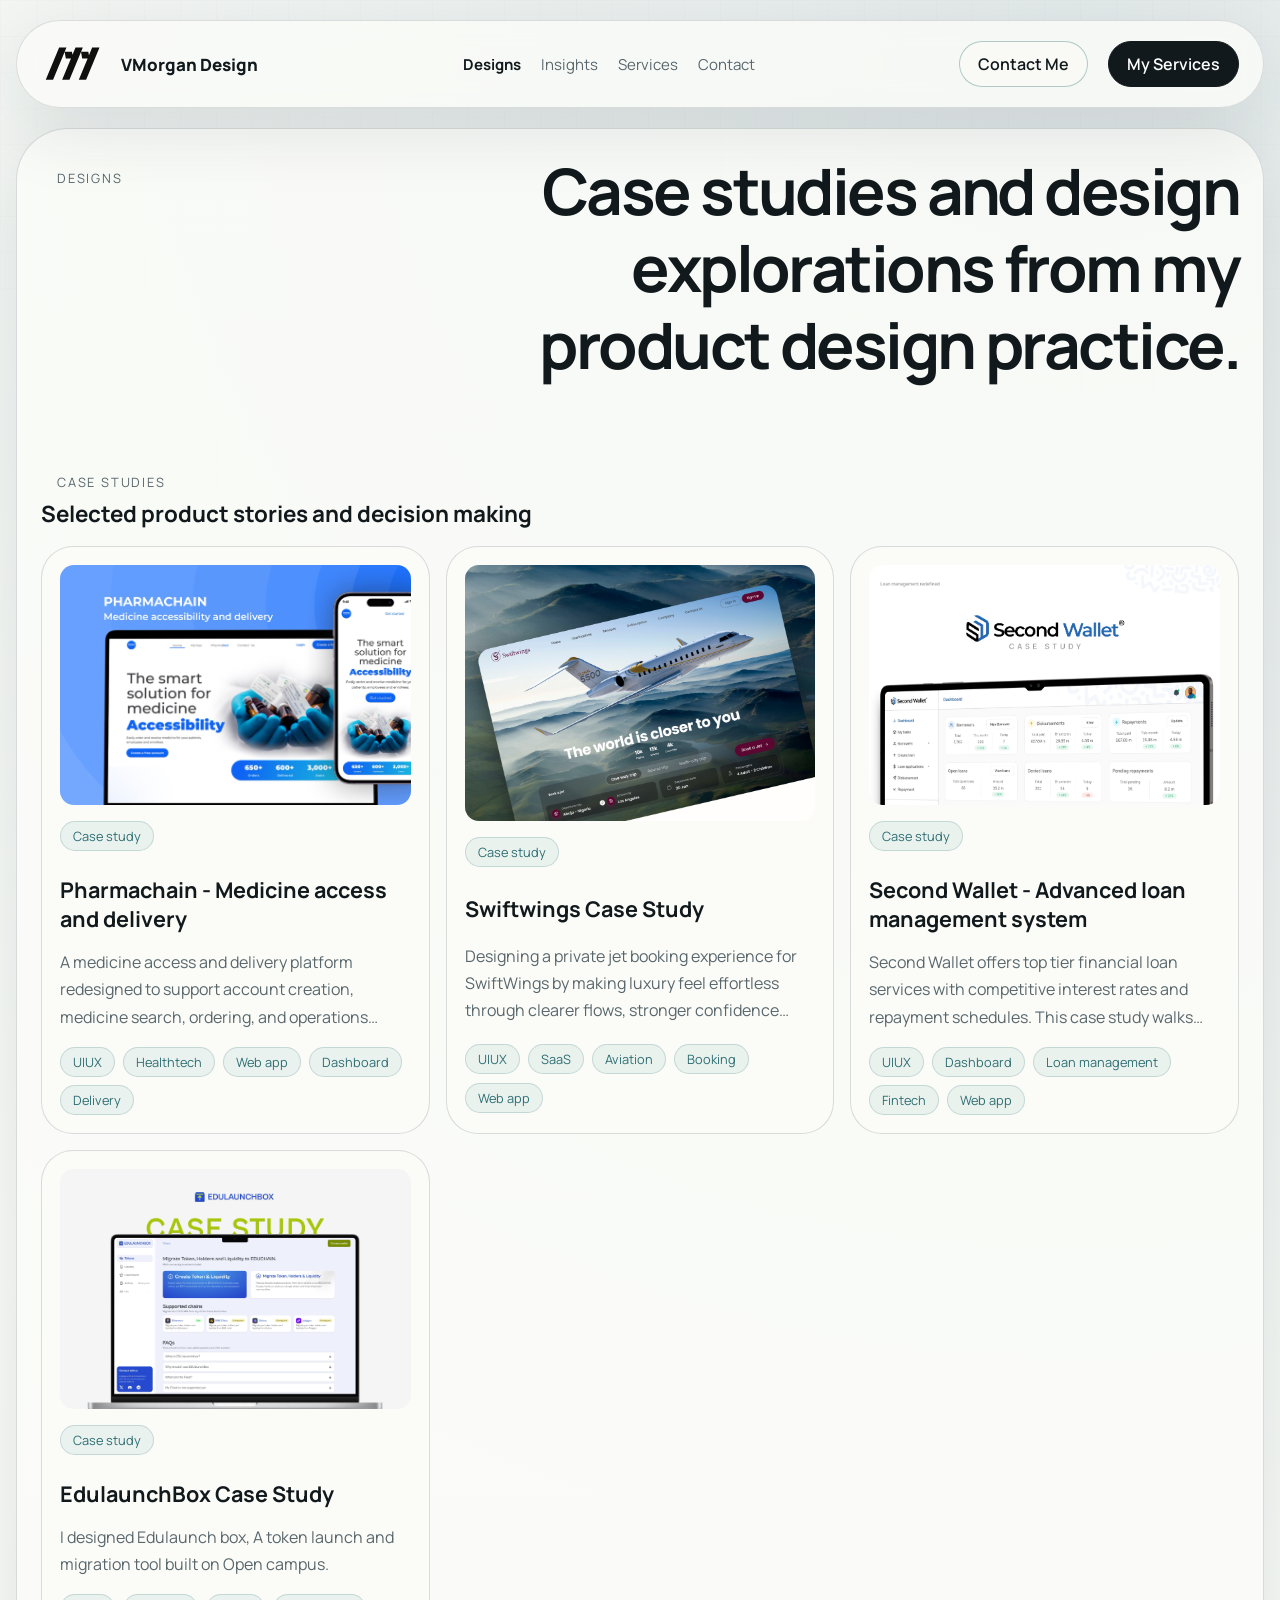
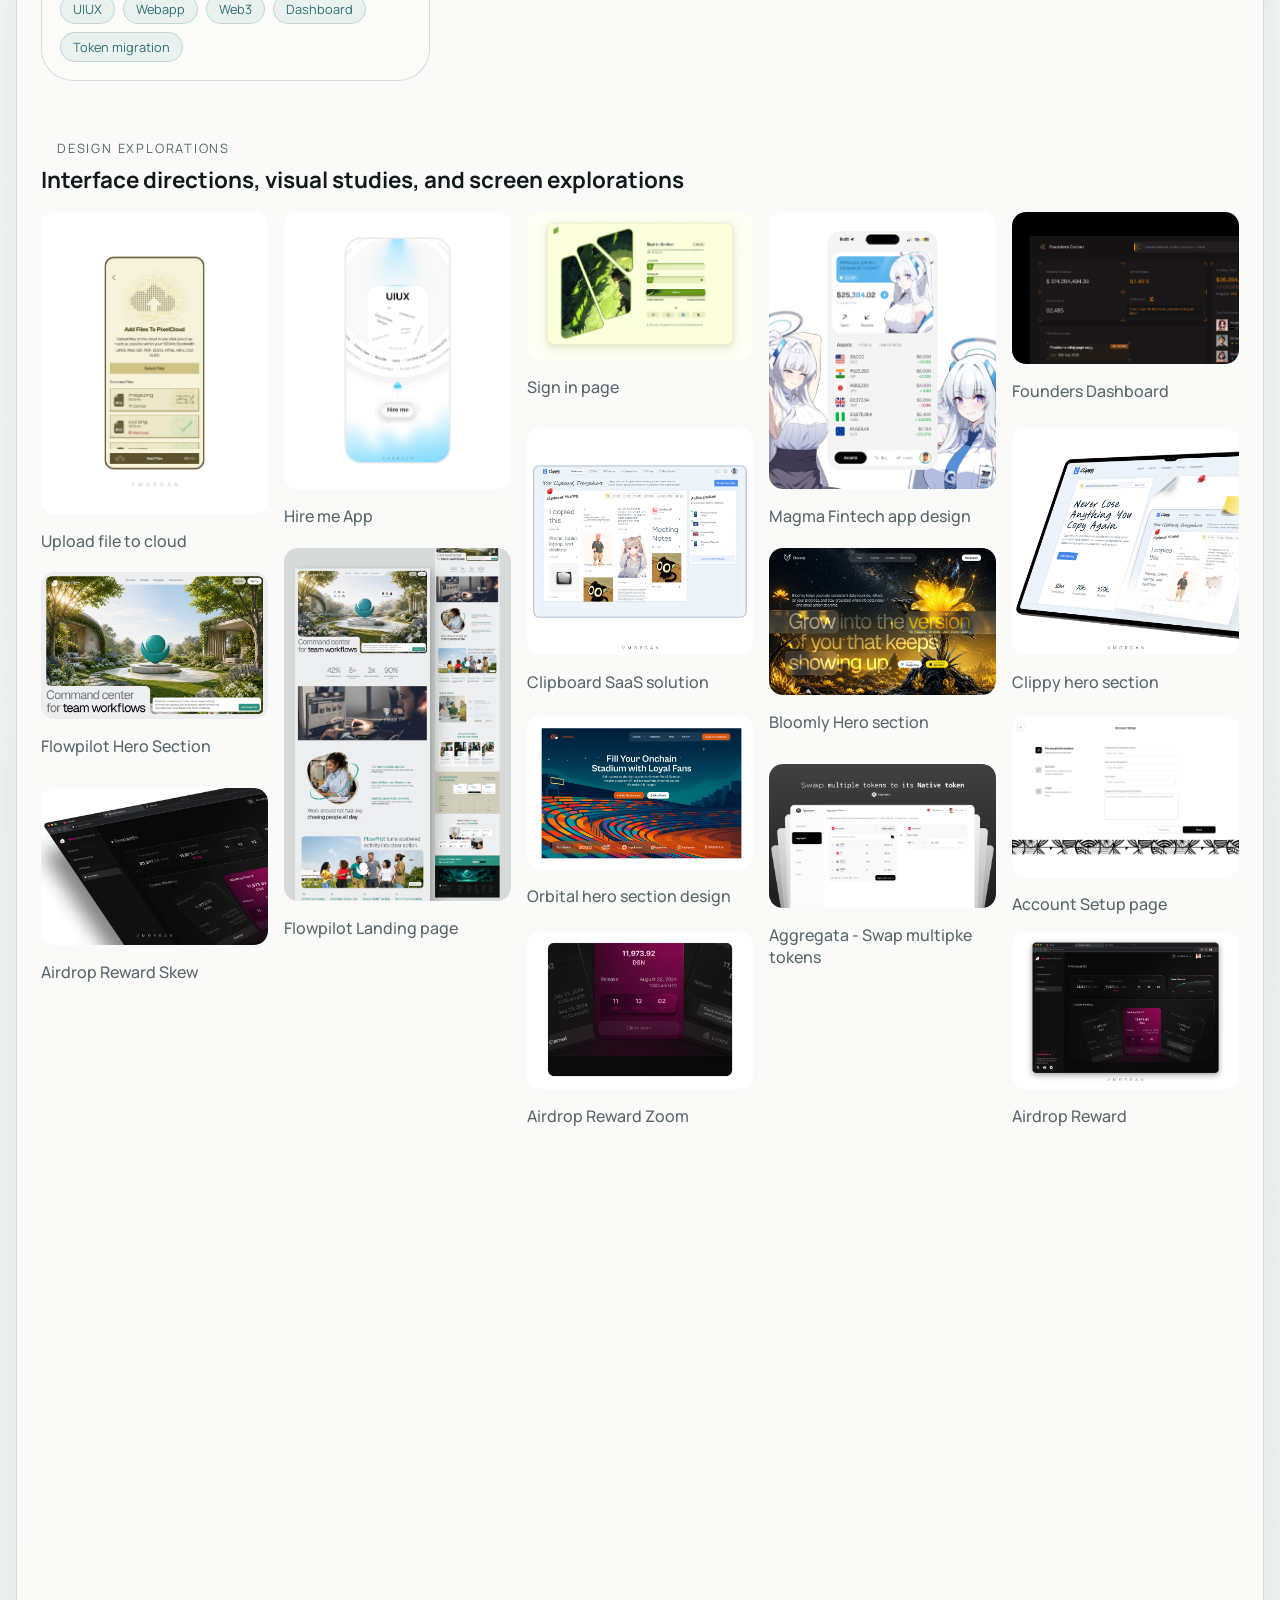
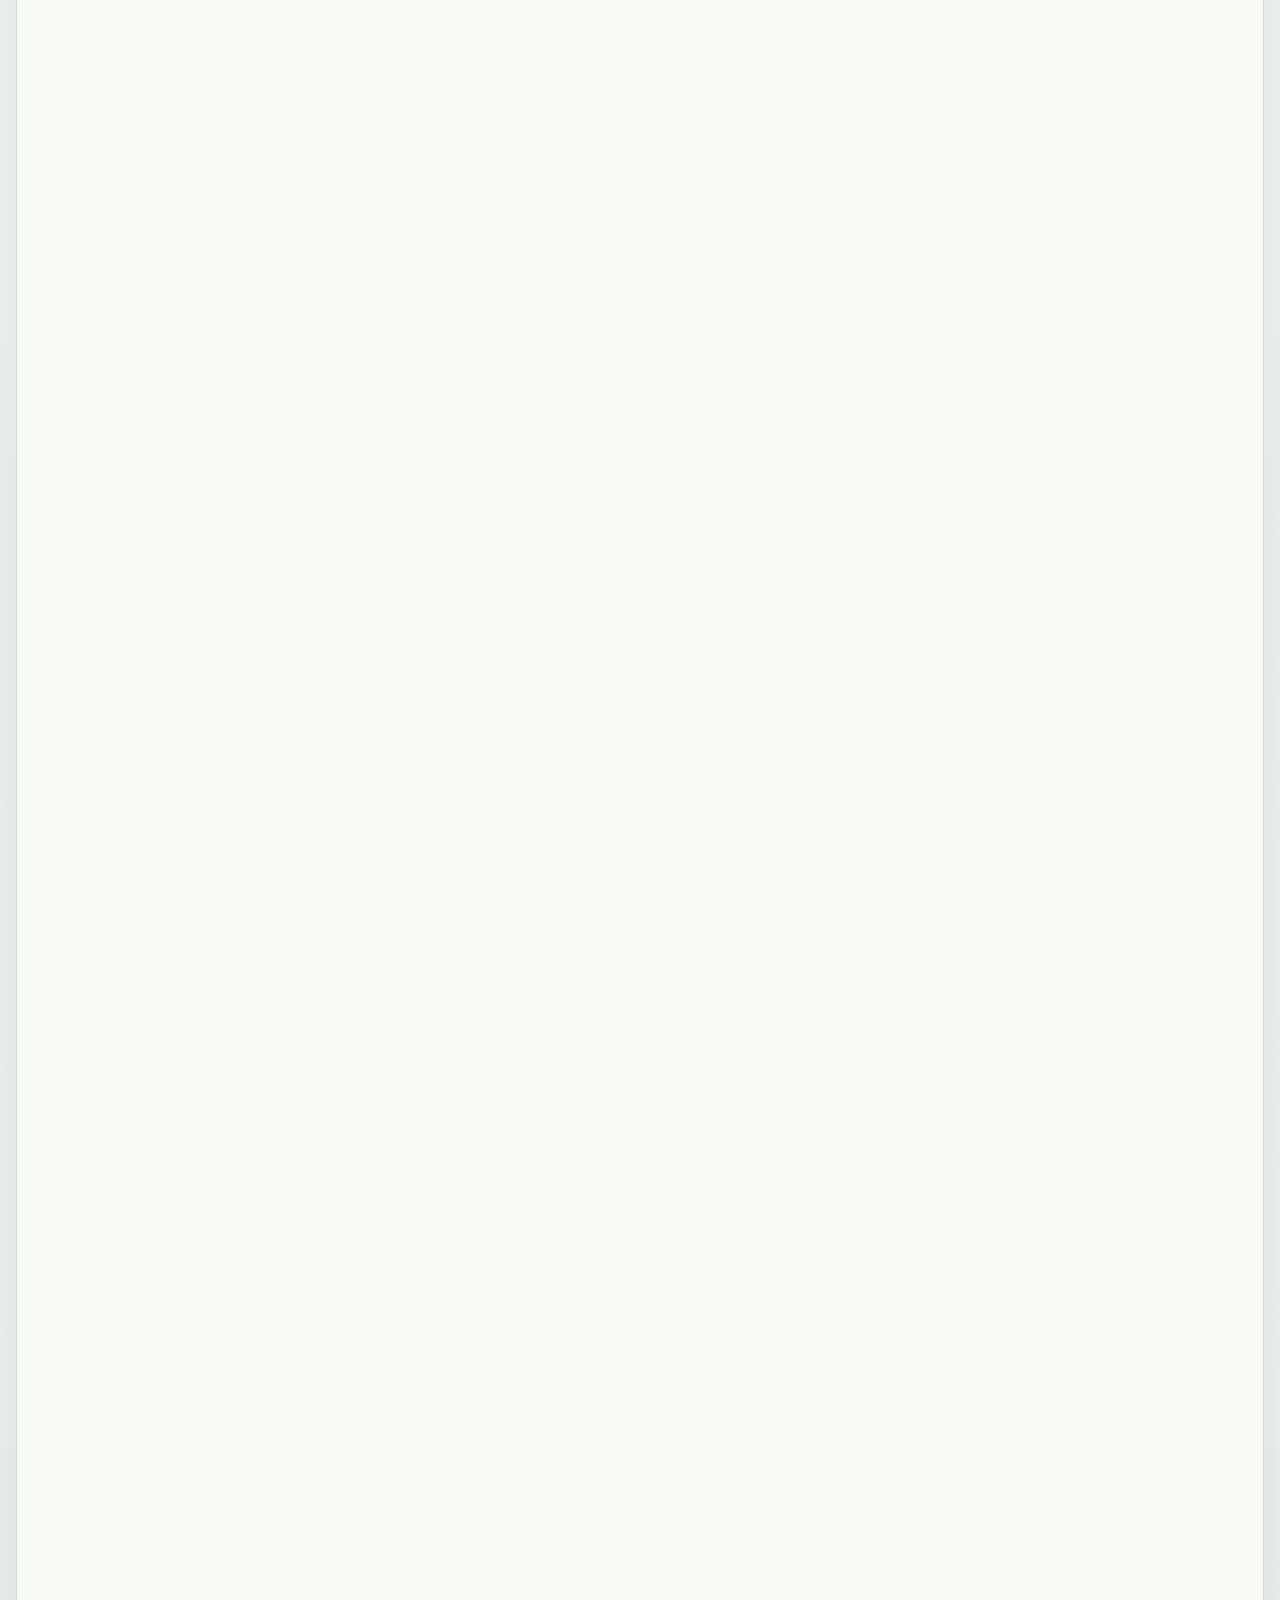
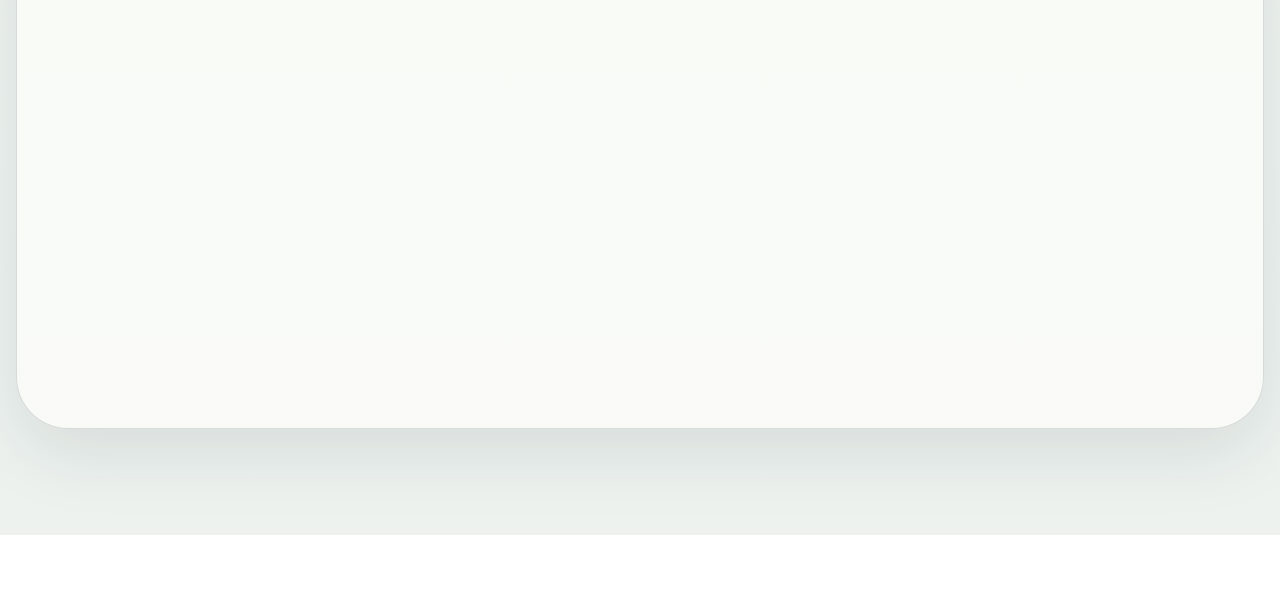
==== commit 738bb974: "Add Google Analytics tracking" ====
--- a/designs.html
+++ b/designs.html
@@ -16,6 +16,8 @@
       rel="stylesheet"
     />
     <link rel="stylesheet" href="./styles.css" />
+    <script async src="https://www.googletagmanager.com/gtag/js?id=G-H7GJYF94VT"></script>
+    <script defer src="./js/analytics.js"></script>
   </head>
   <body class="designs-page">
     <div class="page-shell">
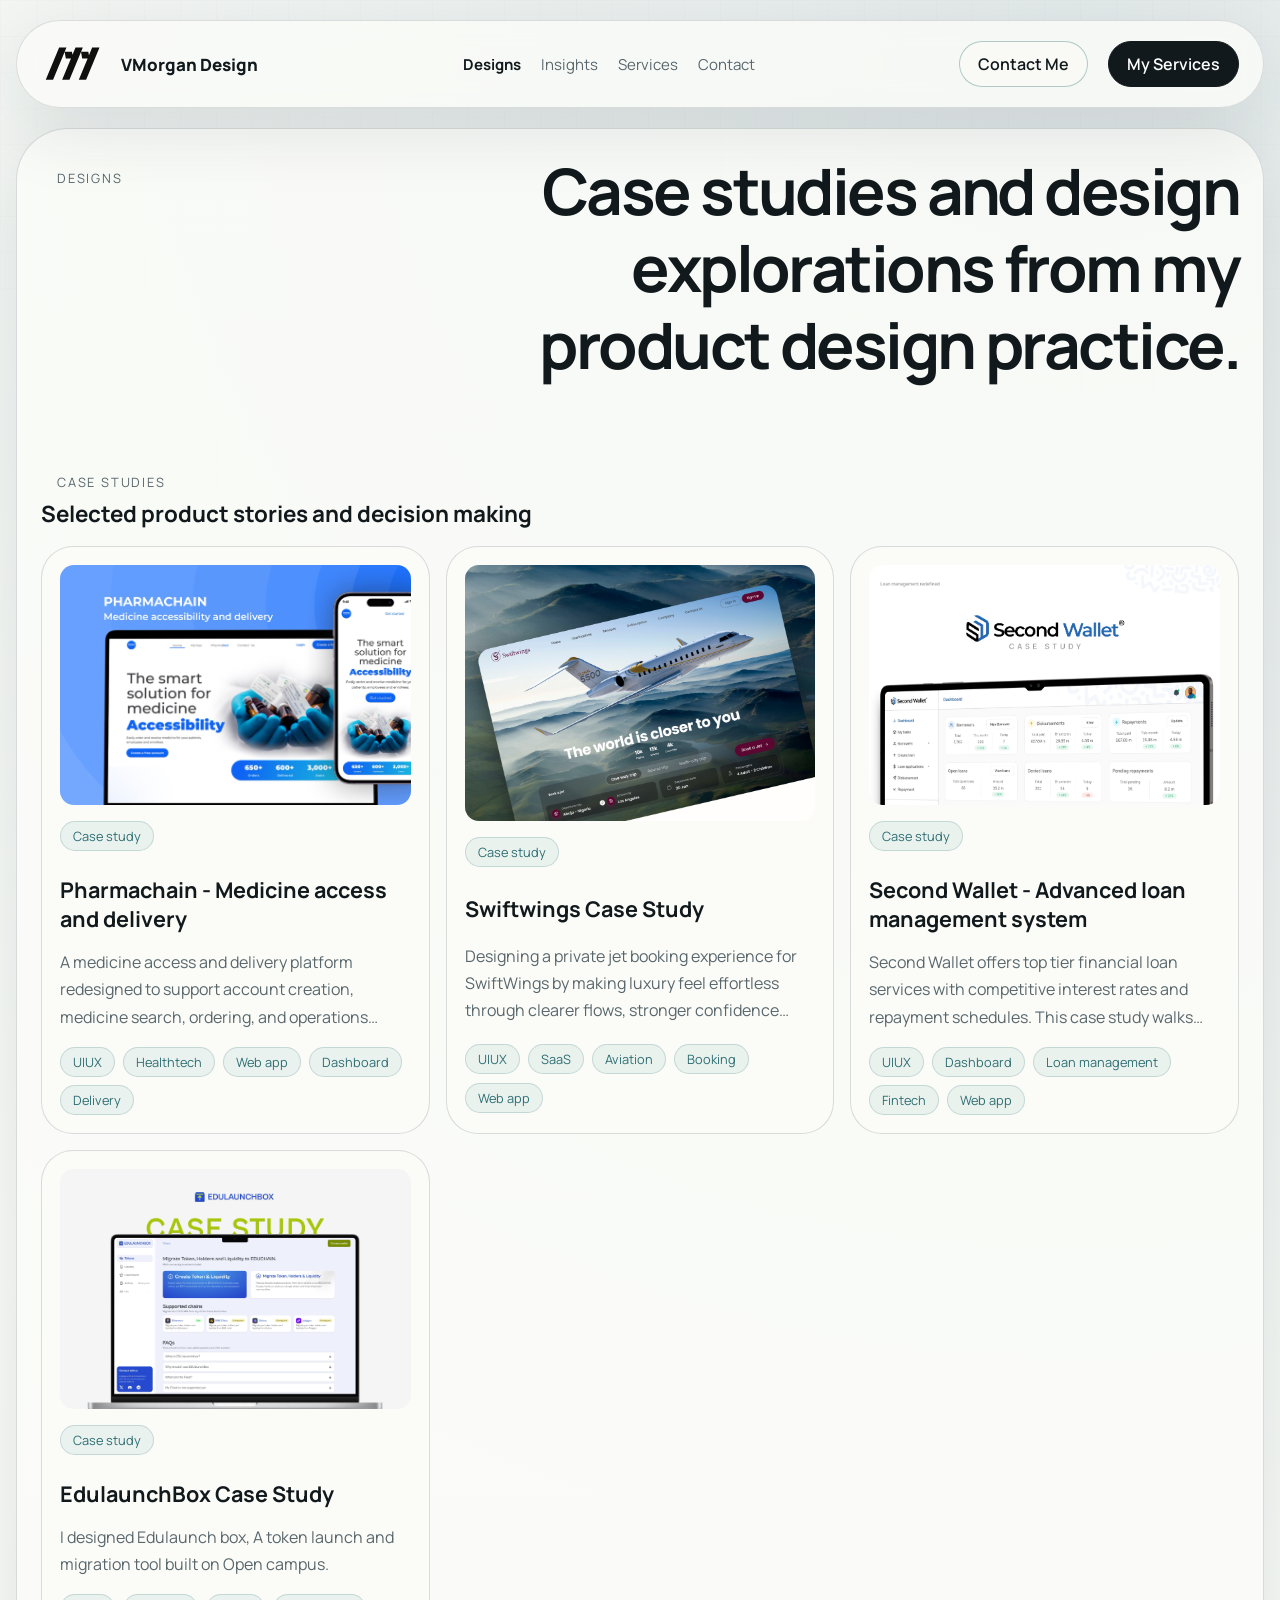
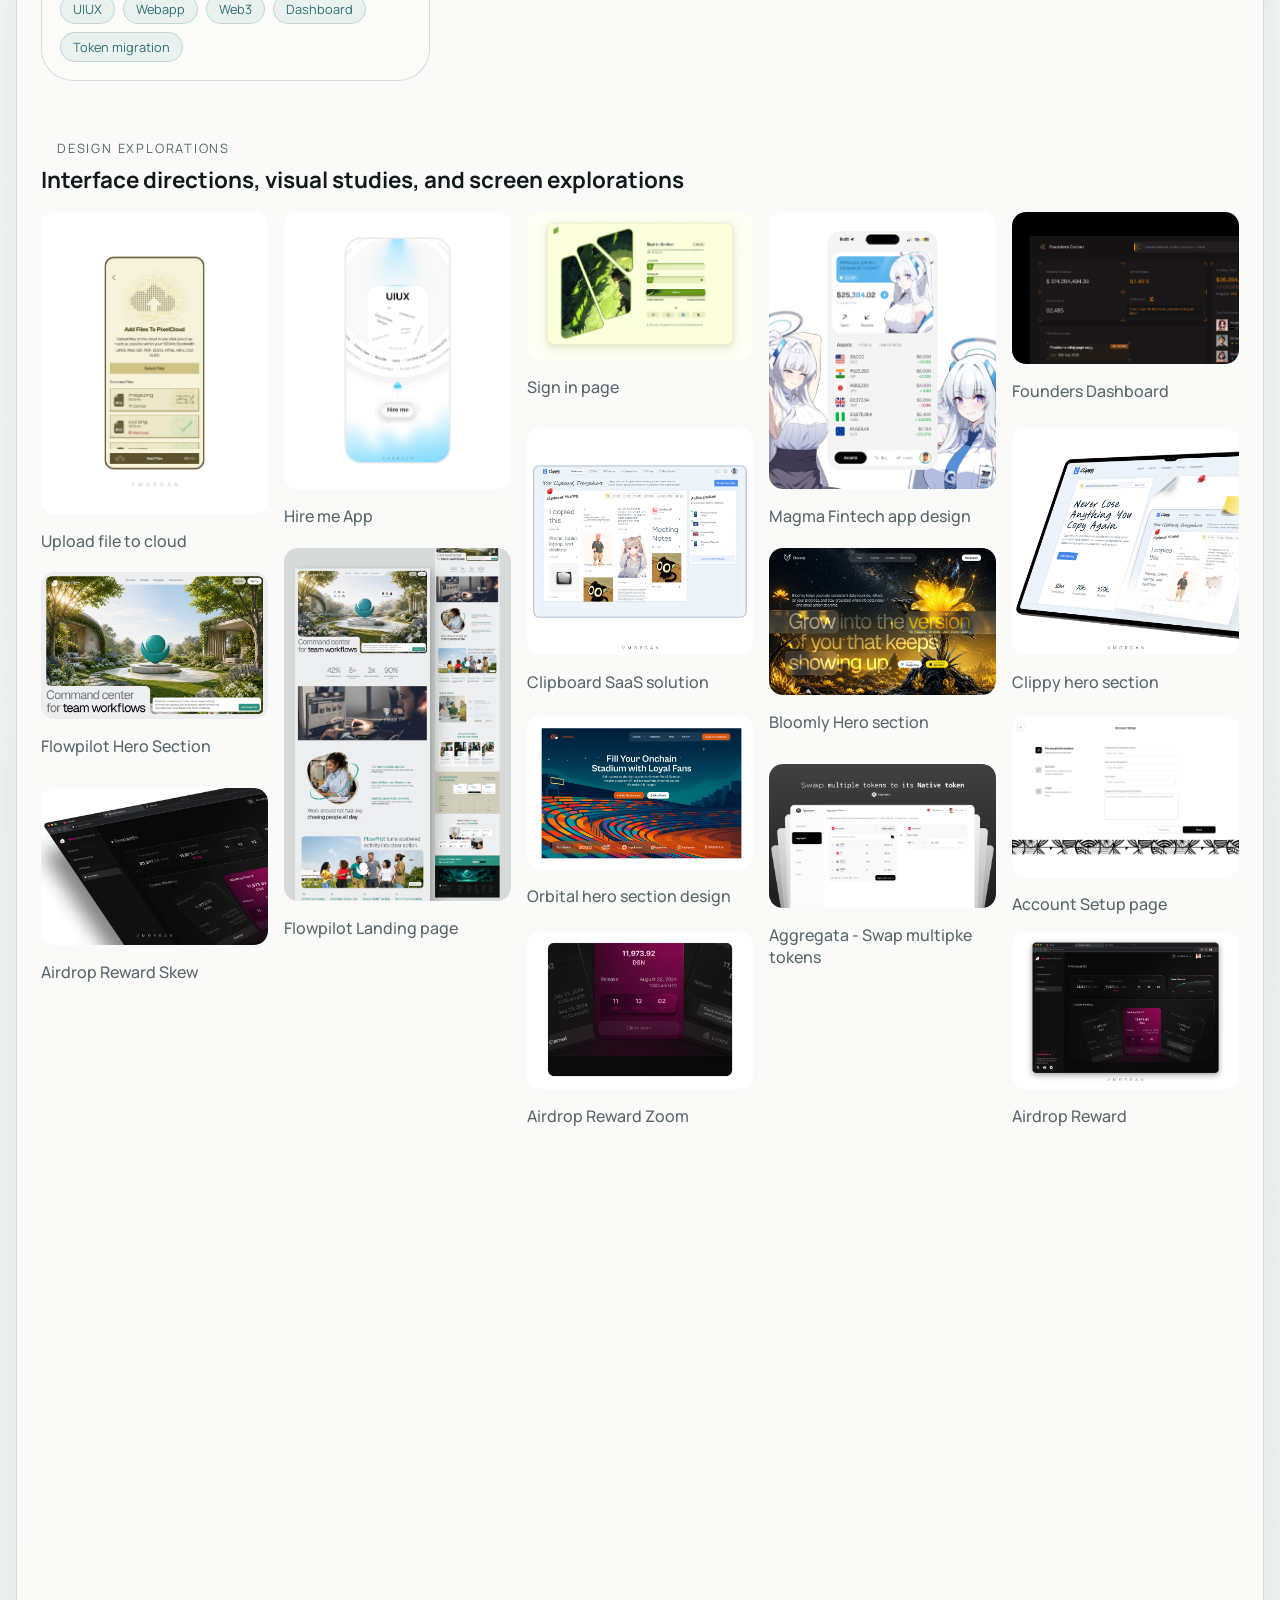
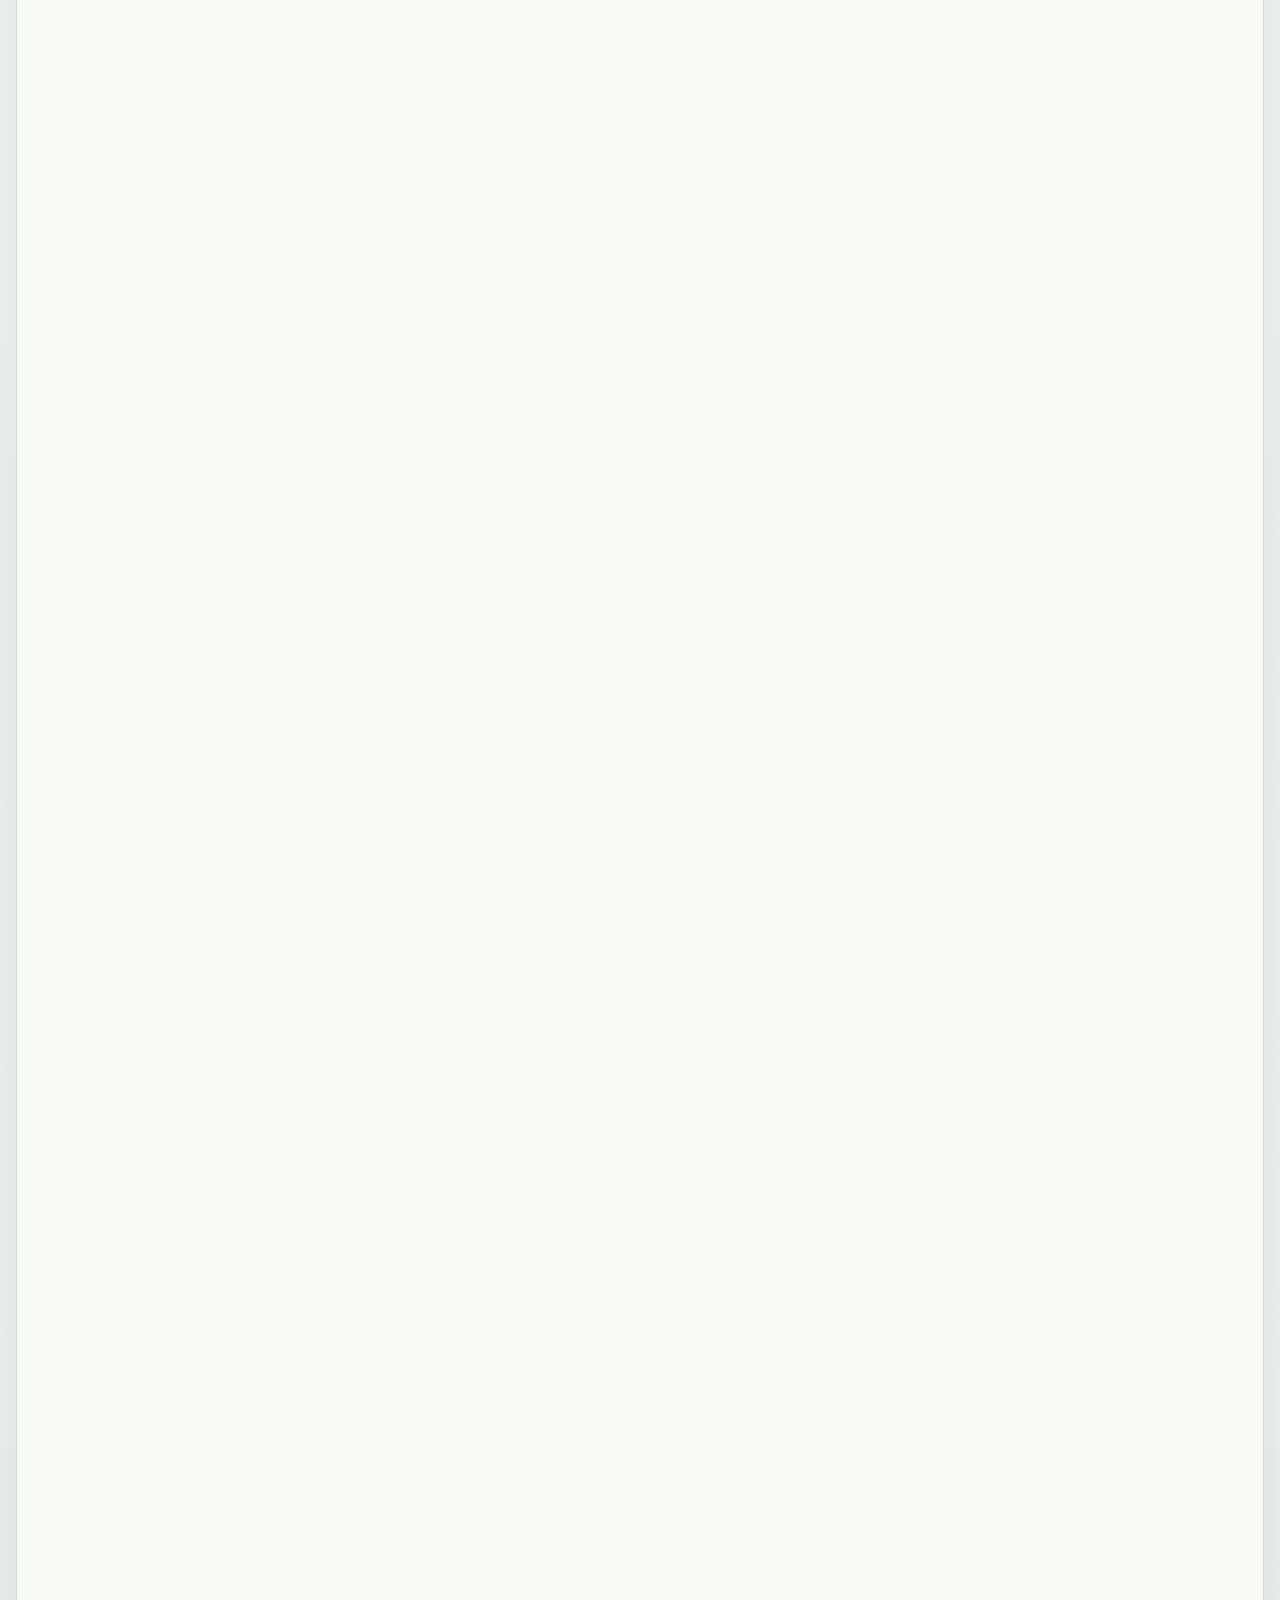
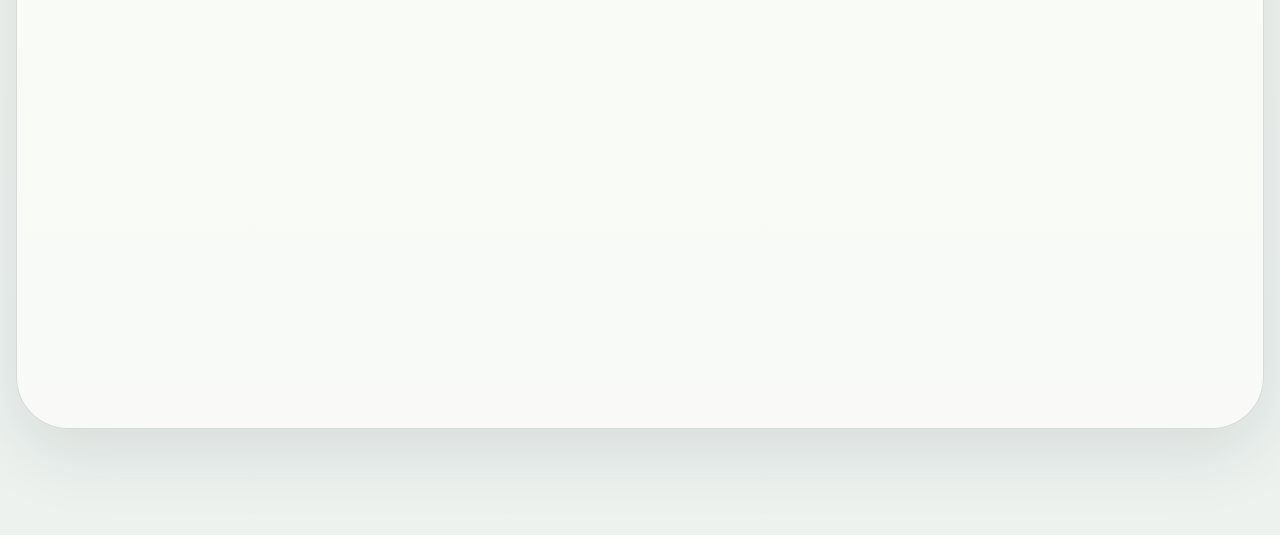
==== commit 95741ca2: "Add local font and refine interactions" ====
--- a/designs.html
+++ b/designs.html
@@ -9,11 +9,12 @@
       content="Design catalogue for Victor Morgan featuring case studies and design explorations."
     />
     <link rel="icon" type="image/svg+xml" href="./assets/Logo  favicon.svg" />
-    <link rel="preconnect" href="https://fonts.googleapis.com" />
-    <link rel="preconnect" href="https://fonts.gstatic.com" crossorigin />
     <link
-      href="https://fonts.googleapis.com/css2?family=Manrope:wght@400;500;600;700;800&display=swap"
-      rel="stylesheet"
+      rel="preload"
+      href="./assets/fonts/manrope-latin.woff2"
+      as="font"
+      type="font/woff2"
+      crossorigin
     />
     <link rel="stylesheet" href="./styles.css" />
     <script async src="https://www.googletagmanager.com/gtag/js?id=G-H7GJYF94VT"></script>
--- a/styles.css
+++ b/styles.css
@@ -1,4 +1,16 @@
+@font-face {
+  font-family: "Manrope";
+  font-style: normal;
+  font-weight: 400 800;
+  font-display: swap;
+  src: url("./assets/fonts/manrope-latin.woff2") format("woff2");
+  unicode-range: U+0000-00FF, U+0131, U+0152-0153, U+02BB-02BC, U+02C6, U+02DA,
+    U+02DC, U+0304, U+0308, U+0329, U+2000-206F, U+20AC, U+2122, U+2191,
+    U+2193, U+2212, U+2215, U+FEFF, U+FFFD;
+}
+
 :root {
+  --font-sans: "Manrope", "Segoe UI", sans-serif;
   --bg: #edf2ef;
   --panel: #fbfcf8;
   --panel-muted: #e3ebe7;
@@ -59,7 +71,7 @@
 
 body {
   margin: 0;
-  font-family: "Manrope", sans-serif;
+  font-family: var(--font-sans);
   background:
     radial-gradient(circle at 84% 0%, rgba(111, 143, 163, 0.18), transparent 30%),
     linear-gradient(180deg, #fbfcf8 0%, var(--bg) 100%);
@@ -1919,7 +1931,7 @@
   gap: 14px;
   align-content: start;
   min-height: 320px;
-  padding: 22px;
+  padding: 16px;
   border: 1px solid var(--line);
   border-radius: var(--radius-xl);
   background: rgba(251, 252, 248, 0.78);
@@ -1942,7 +1954,7 @@
   width: 100%;
   overflow: hidden;
   border: 1px solid rgba(47, 111, 115, 0.18);
-  border-radius: 22px;
+  border-radius: 16px;
   background: var(--panel-muted);
 }
 
@@ -2555,11 +2567,7 @@
     height: 700px;
     align-items: end;
   }
-
-  .portrait-image{
-    top: px;
-  }
-
+  
   .hero-rail{
     height: auto;
   }
@@ -2777,6 +2785,9 @@
     justify-content: space-between;
     gap: 12px;
   }
+  .eyebrow{
+    margin-left: 0;
+  }
 }
 
 @media (max-width: 680px) {
@@ -2819,4 +2830,73 @@
   #articleTitle {
     line-height: 3 rem;
   }
-}
+  .hero-rail {
+    width: 100%;
+  }
+}
+@media (max-width: 440px) {
+  .page-shell {
+    width: calc(100% - 16px);
+    margin-top: 8px;
+  }
+
+  .hero.panel {
+    width: 100%;
+    gap: 18px;
+    padding-inline: 14px;
+  }
+
+  .hero-copy,
+  .hero-rail {
+    width: 100%;
+    min-width: 0;
+  }
+
+  .hero-copy {
+    padding-inline: 0;
+  }
+
+  .hero h1 {
+    font-size: clamp(3rem, 18vw, 4.6rem);
+  }
+
+  .hero-story {
+    font-size: 0.96rem;
+    line-height: 1.72;
+  }
+
+  .hero-meta {
+    grid-template-columns: repeat(3, minmax(0, 1fr));
+    gap: 8px;
+    width: 100%;
+  }
+
+  .hero-meta article {
+    min-width: 0;
+    padding: 0;
+  }
+
+  .hero-meta strong {
+    font-size: clamp(3rem, 16vw, 4rem);
+  }
+
+  .meta-label {
+    max-width: 10ch;
+    font-size: 0.9rem;
+  }
+
+  .portrait-frame {
+    width: 100%;
+    height: clamp(520px, 132vw, 620px);
+    min-height: 0;
+    border-radius: 24px;
+  }
+
+  .portrait-image {
+    scale: 1;
+    bottom: 0;
+    object-position: center top;
+  }
+}
+
+
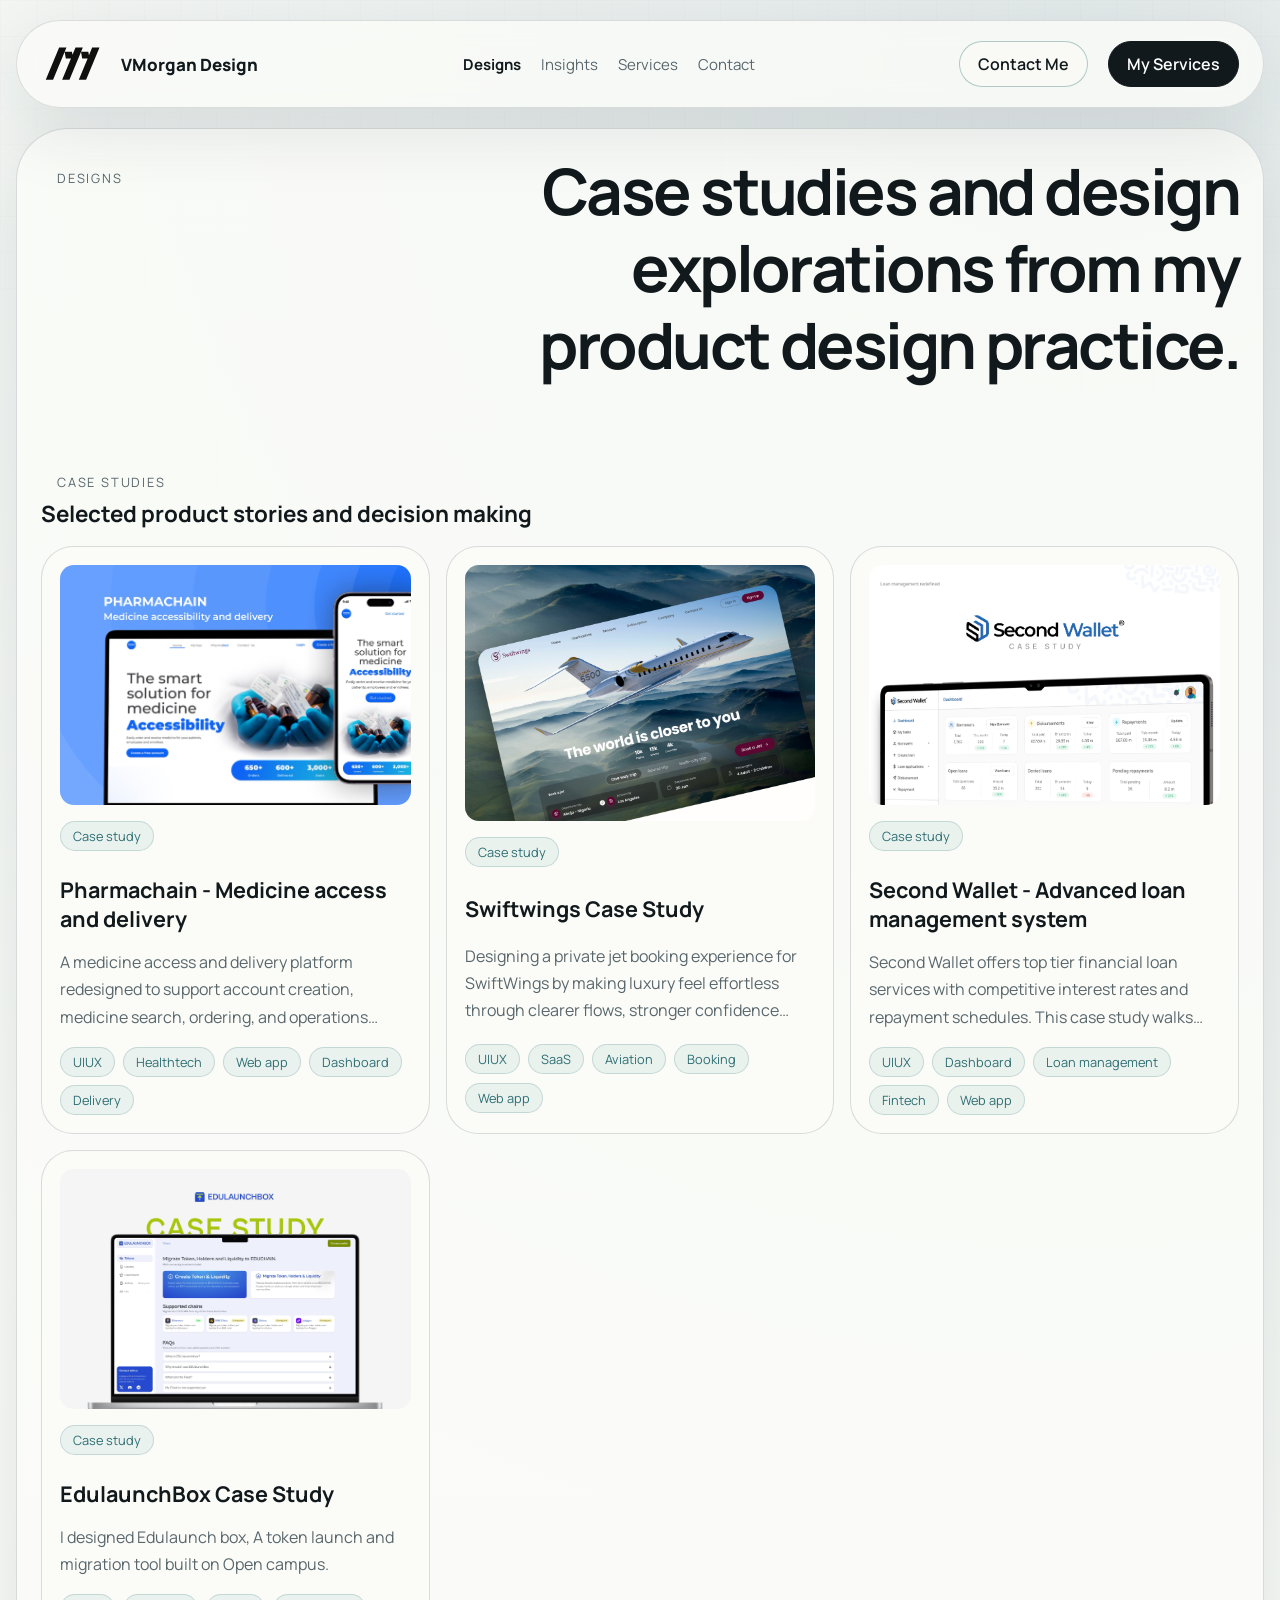
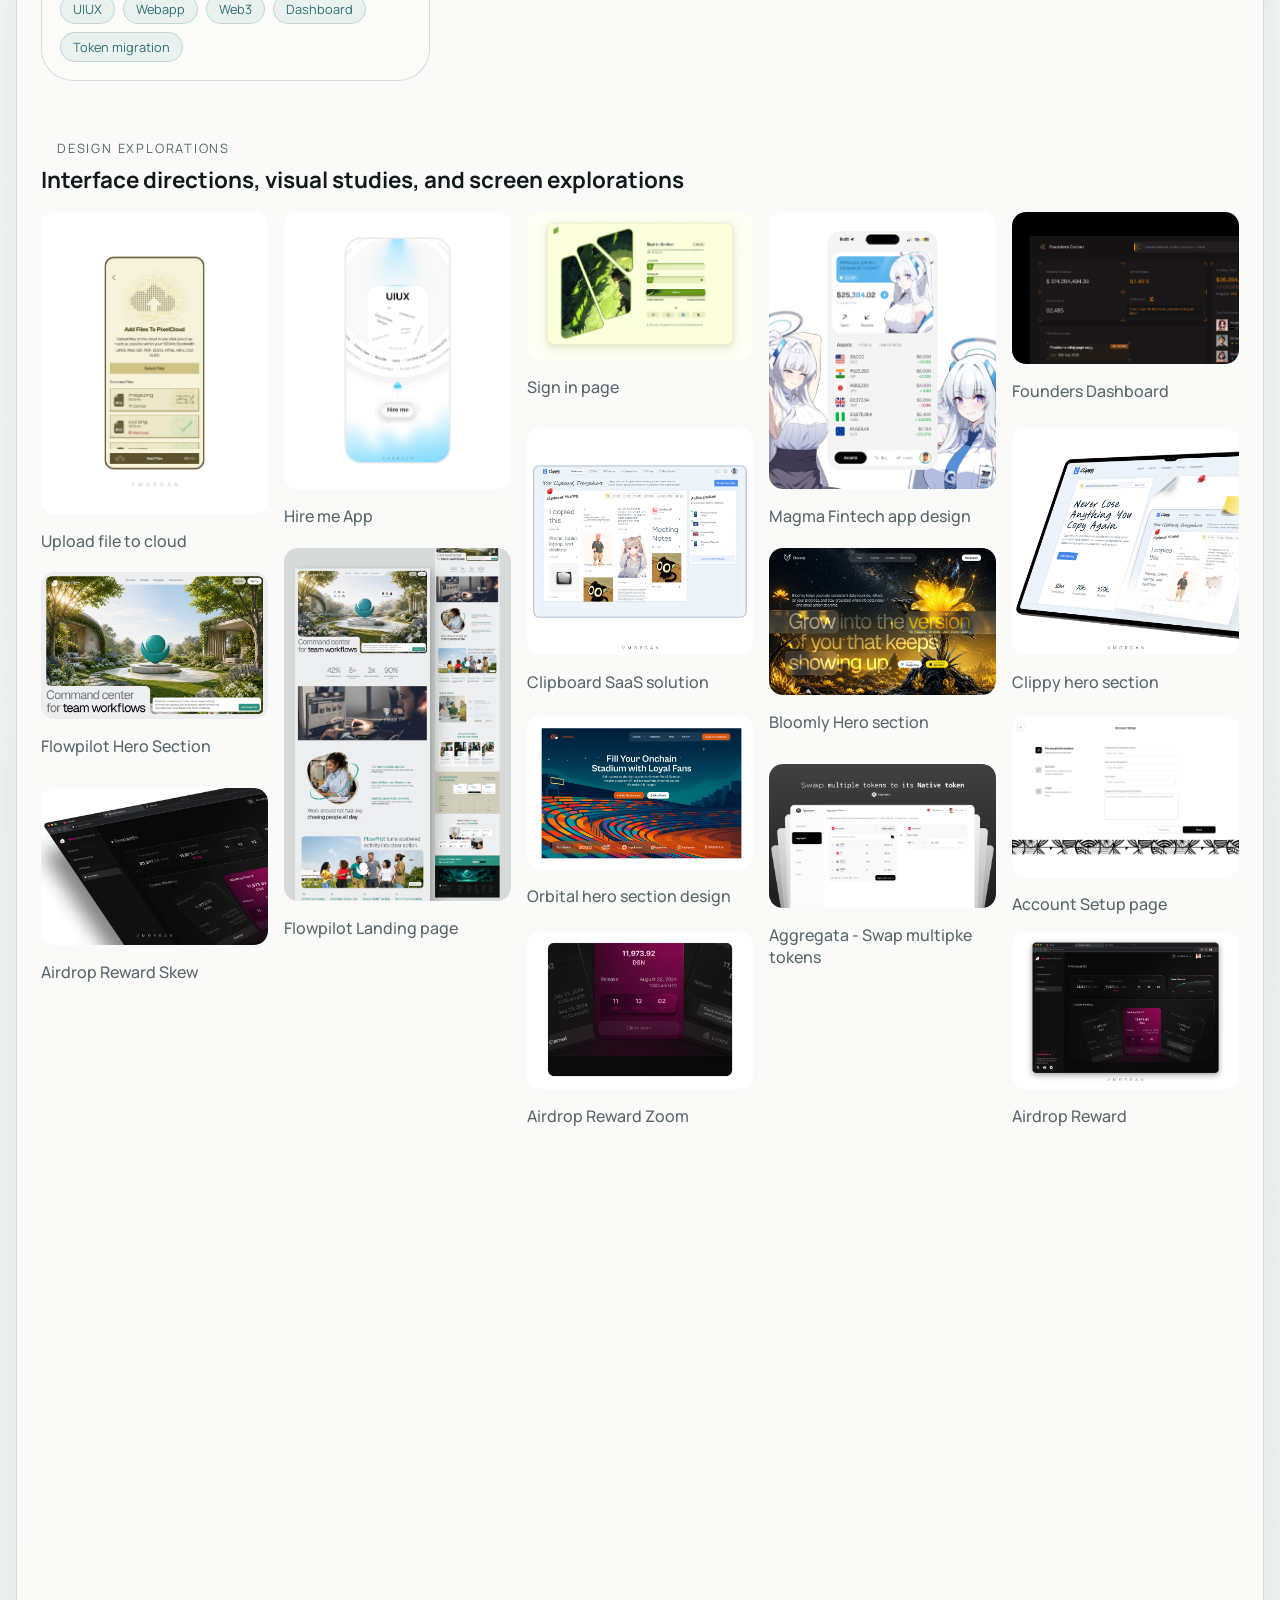
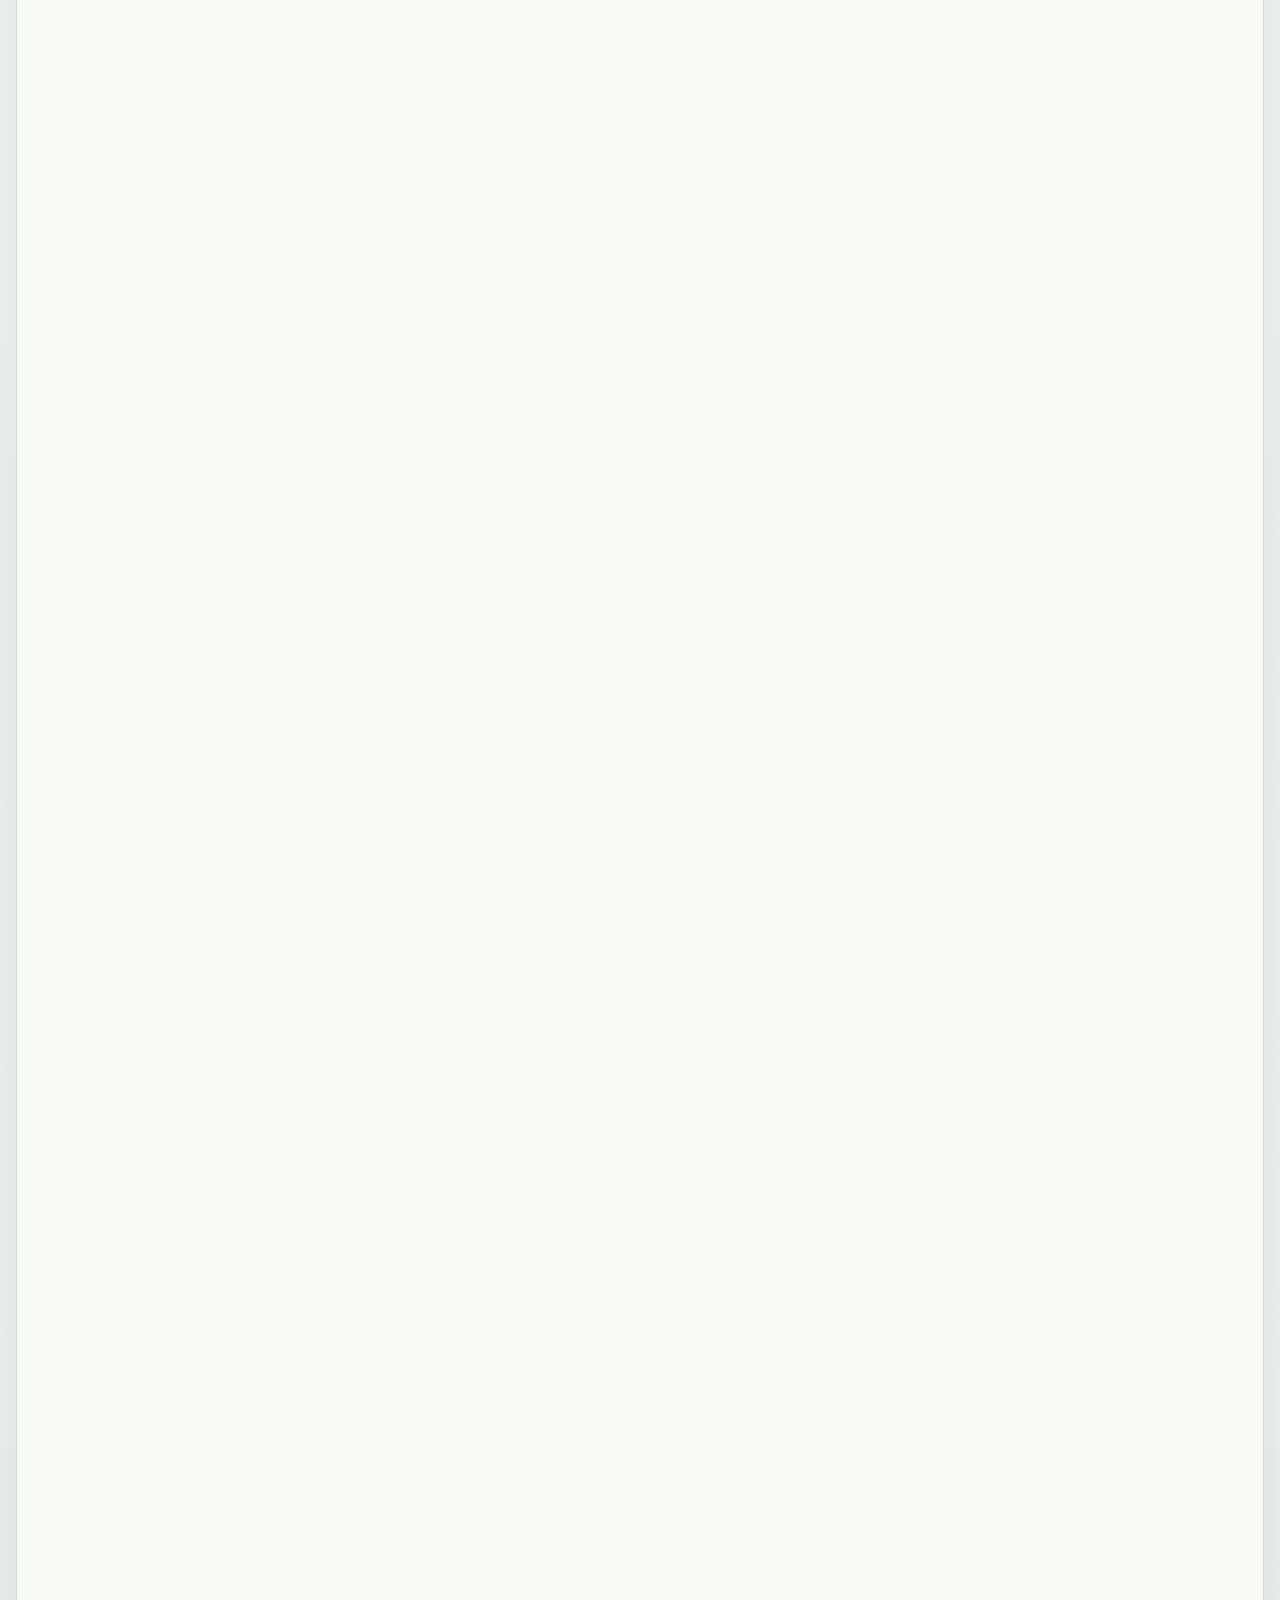
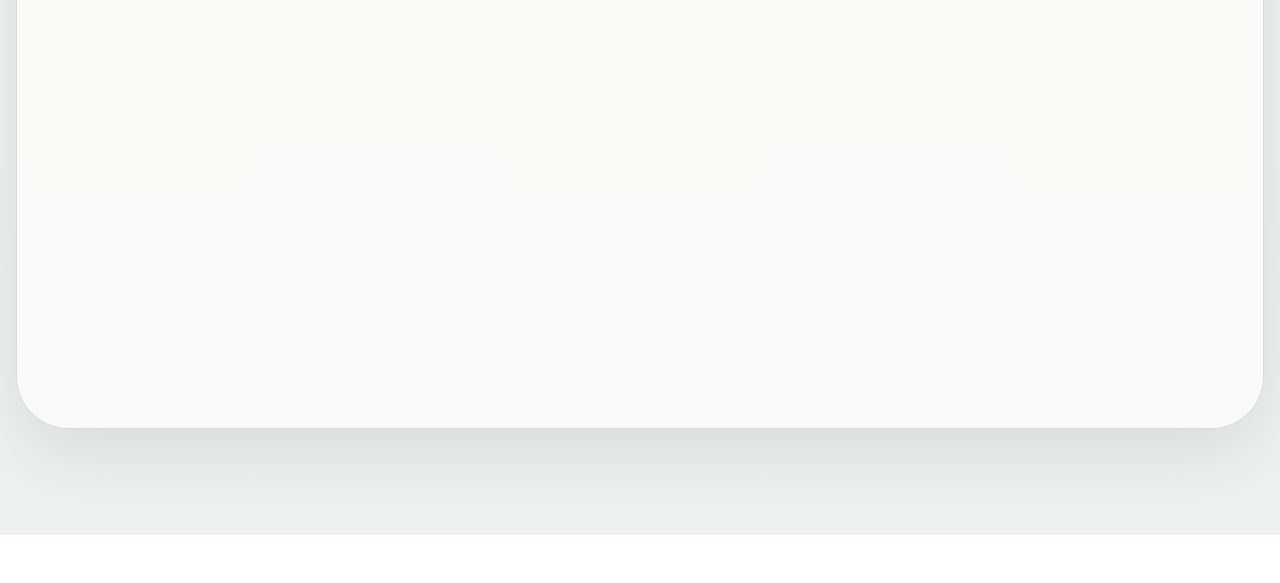
==== commit 77f94bd5: "Remove particles and portable music player" ====
--- a/designs.html
+++ b/designs.html
@@ -84,45 +84,6 @@
       </main>
     </div>
 
-    <div class="floating-player-wrap">
-      <section class="track-popup" id="trackPopup" aria-label="Music list" hidden></section>
-      <section class="floating-player" aria-label="Portfolio music player">
-        <button
-          class="player-cover-button"
-          id="trackMenuToggle"
-          type="button"
-          aria-controls="trackPopup"
-          aria-expanded="false"
-          aria-label="Show music list"
-        >
-          <span class="player-cover" id="playerCover"></span>
-          <img src="./assets/arrow-up.svg" width="24" height="24" alt="" class="menu-badge" />
-        </button>
-
-        <button class="player-icon-button" id="musicToggle" type="button" aria-label="Play or pause">
-          <img class="play-icon" id="playIcon" src="./assets/play.svg" width="24" height="24" alt="" />
-        </button>
-
-        <div class="floating-player-copy">
-          <div class="marquee-mask">
-            <div class="marquee-track" id="marqueeTrack">
-              <span class="marquee-text" id="trackTitle">Drafting Room - Victor Morgan</span>
-            </div>
-          </div>
-          <input
-            class="timeline-range"
-            id="timelineRange"
-            type="range"
-            min="0"
-            max="100"
-            value="0"
-            aria-label="Music timeline"
-          />
-          <span class="sr-only" id="musicStatus">Music player ready.</span>
-        </div>
-      </section>
-    </div>
-
     <dialog class="article-modal" id="caseStudyModal">
       <article class="article-modal-card">
         <header class="article-modal-head">
@@ -180,11 +141,9 @@
 
     <script src="./js/explorations-data.js"></script>
     <script src="./js/case-studies-data.js"></script>
-    <script src="./js/portfolio-player.js"></script>
     <script src="./js/designs.js"></script>
     <script src="./js/smooth-page-scroll.js"></script>
     <script src="./js/scroll-reveal.js"></script>
     <script src="./js/active-nav.js"></script>
-    <script src="./js/interactive-icon-particles.js"></script>
   </body>
 </html>
--- a/styles.css
+++ b/styles.css
@@ -54,6 +54,7 @@
 *::before,
 *::after {
   box-sizing: border-box;
+  -webkit-tap-highlight-color: transparent;
 }
 
 html {
@@ -1597,301 +1598,6 @@
 
 .service-submit-success .button {
   margin-top: 8px;
-}
-
-.floating-player-wrap {
-  position: fixed;
-  left: 50%;
-  bottom: 24px;
-  z-index: 20;
-  display: none;
-  justify-items: center;
-  gap: 10px;
-  transform: translateX(-50%);
-}
-
-.icon-particle-layer {
-  position: fixed;
-  inset: 0;
-  z-index: 9999;
-  overflow: hidden;
-  pointer-events: none;
-}
-
-.icon-particle {
-  position: absolute;
-  left: 0;
-  top: 0;
-  width: var(--size);
-  height: var(--size);
-  opacity: 0;
-  pointer-events: none;
-  user-select: none;
-  filter: drop-shadow(0 8px 18px rgba(18, 18, 18, 0.12));
-  transform:
-    translate3d(var(--x), var(--y), 0)
-    translate3d(-50%, -50%, 0)
-    scale(0.68)
-    rotate(0deg);
-}
-
-.icon-particle.is-active {
-  will-change: transform, opacity;
-  animation: icon-particle-float var(--duration) cubic-bezier(0.16, 1, 0.3, 1) var(--delay) forwards;
-}
-
-@keyframes icon-particle-float {
-  0% {
-    opacity: 0;
-    transform:
-      translate3d(var(--x), var(--y), 0)
-      translate3d(-50%, -50%, 0)
-      scale(0.7)
-      rotate(0deg);
-  }
-
-  16% {
-    opacity: var(--opacity);
-  }
-
-  100% {
-    opacity: 0;
-    transform:
-      translate3d(calc(var(--x) + var(--tx)), calc(var(--y) + var(--ty)), 0)
-      translate3d(-50%, -50%, 0)
-      scale(var(--scale))
-      rotate(var(--rotate));
-  }
-}
-
-@media (prefers-reduced-motion: reduce) {
-  .icon-particle-layer {
-    display: none;
-  }
-}
-
-.floating-player {
-  display: grid;
-  grid-template-columns: auto auto 1fr;
-  align-items: center;
-  gap: 16px;
-  width: min(92vw, 302px);
-  min-height: 74px;
-  padding: 8px 24px 8px 8px;
-  border: 1px solid var(--line);
-  border-radius: 72px;
-  background: rgba(251, 252, 248, 0.94);
-  box-shadow: 0 12px 34px rgba(23, 43, 49, 0.12);
-  backdrop-filter: blur(18px);
-}
-
-.player-cover-button,
-.player-icon-button,
-.track-popup-card {
-  border: none;
-  padding: 0;
-  background: transparent;
-}
-
-.player-cover-button {
-  position: relative;
-  display: block;
-  cursor: pointer;
-}
-
-.player-cover{
-  display: block;
-  width: 58px;
-  height: 58px;
-  overflow: hidden;
-  border-radius: 50%;
-  background:
-    radial-gradient(circle at 34% 30%, rgba(255, 255, 255, 0.28), transparent 16%),
-    linear-gradient(180deg, #111, #000);
-  box-shadow: inset 0 0 0 1px rgba(255, 255, 255, 0.06);
-}
-
-.player-cover img {
-  display: block;
-  width: 100%;
-  height: 100%;
-  object-fit: cover;
-  border-radius: inherit;
-}
-
-.track-popup-thumb {
-  min-width: 36px;
-  min-height: 36px;
-  border-radius: 50%;
-  background:
-    radial-gradient(circle at 34% 30%, rgba(255, 255, 255, 0.28), transparent 16%),
-    linear-gradient(180deg, #111, #000);
-  box-shadow: inset 0 0 0 1px rgba(255, 255, 255, 0.06);
-  display: block;
-}
-
-.player-cover.is-spinning {
-  animation: spin 7s linear infinite;
-}
-
-.menu-badge {
-  width: 32px;
-  height: 32px;
-  display: block;
-  position: absolute;
-  right: -6px;
-  bottom: 17px;
-  display: grid;
-  place-items: center;
-  width: 24px;
-  height: 24px;
-  border-radius: 50%;
-  background: var(--panel);
-  box-shadow: 0 6px 14px rgba(23, 43, 49, 0.14);
-  font-size: 0.95rem;
-  line-height: 1;
-  transition: transform 180ms ease;
-}
-
-.menu-badge.is-open {
-  transform: rotate(180deg);
-}
-
-.player-icon-button {
-  display: grid;
-  place-items: center;
-  width: 24px;
-  height: 24px;
-  cursor: pointer;
-}
-
-.play-icon {
-  width: 24px;
-  height: 24px;
-  display: block;
-}
-
-.floating-player-copy {
-  display: grid;
-  gap: 9px;
-  min-width: 0;
-}
-
-.marquee-mask {
-  position: relative;
-  overflow: hidden;
-  min-width: 0;
-  mask-image: linear-gradient(90deg, transparent 0, #000 10%, #000 90%, transparent 100%);
-}
-
-.marquee-track {
-  display: inline-flex;
-  min-width: max-content;
-}
-
-.marquee-track.is-scrolling {
-  animation: marquee 12s linear infinite;
-}
-
-.marquee-text {
-  font-size: 0.9rem;
-  font-weight: 500;
-  white-space: nowrap;
-}
-
-.timeline-range {
-  width: 100%;
-  margin: 0;
-  accent-color: var(--accent);
-}
-
-.player-status {
-  margin: 0;
-  color: var(--ink-soft);
-  font-size: 0.82rem;
-  text-align: center;
-}
-
-.track-popup {
-  display: grid;
-  grid-template-columns: 1fr;
-  gap: 0;
-  width: min(92vw, 420px);
-  padding: 6px;
-  border: 1px solid var(--line);
-  border-radius: 24px;
-  background: rgba(251, 252, 248, 0.96);
-  box-shadow: 0 12px 34px rgba(23, 43, 49, 0.14);
-  backdrop-filter: blur(18px);
-}
-
-.track-popup[hidden] {
-  display: none;
-}
-
-.spotify-playlist-embed {
-  display: block;
-  width: 100%;
-  min-height: 352px;
-  border: 0;
-  border-radius: 18px;
-}
-
-.track-popup-card {
-  display: flex;
-  align-items: center;
-  gap: 8px;
-  min-height: 70px;
-  padding: 10px 9px;
-  border-radius: 28px;
-  cursor: pointer;
-}
-
-.track-popup-card.is-active {
-  background: rgba(216, 232, 229, 0.7);
-}
-
-.track-popup-text {
-  display: flex;
-  flex-direction: column;
-  width: 100%;
-  overflow: hidden;
-}
-
-.track-popup-text strong,
-.track-popup-text span {
-  display: flex;
-  overflow: hidden;
-  text-overflow: ellipsis;
-  white-space: nowrap;
-  width: 100%;
-}
-
-.track-popup-text strong {
-  font-size: 0.9rem;
-  font-weight: 500;
-  text-align: start;
-}
-
-.track-popup-text span {
-  color: #666;
-  font-size: 0.78rem;
-  text-align: start;
-}
-
-@keyframes spin {
-  to {
-    transform: rotate(360deg);
-  }
-}
-
-@keyframes marquee {
-  from {
-    transform: translateX(0);
-  }
-  to {
-    transform: translateX(-42%);
-  }
 }
 
 .insights-hero {
@@ -2771,14 +2477,6 @@
     flex-direction: row;
   }
 
-  .track-popup {
-    grid-template-columns: 1fr;
-  }
-
-  .floating-player-wrap {
-    bottom: 16px;
-  }
-
   .service-item-footer{
     flex-direction: column;
     align-items: flex-start;
@@ -2898,5 +2596,3 @@
     object-position: center top;
   }
 }
-
-
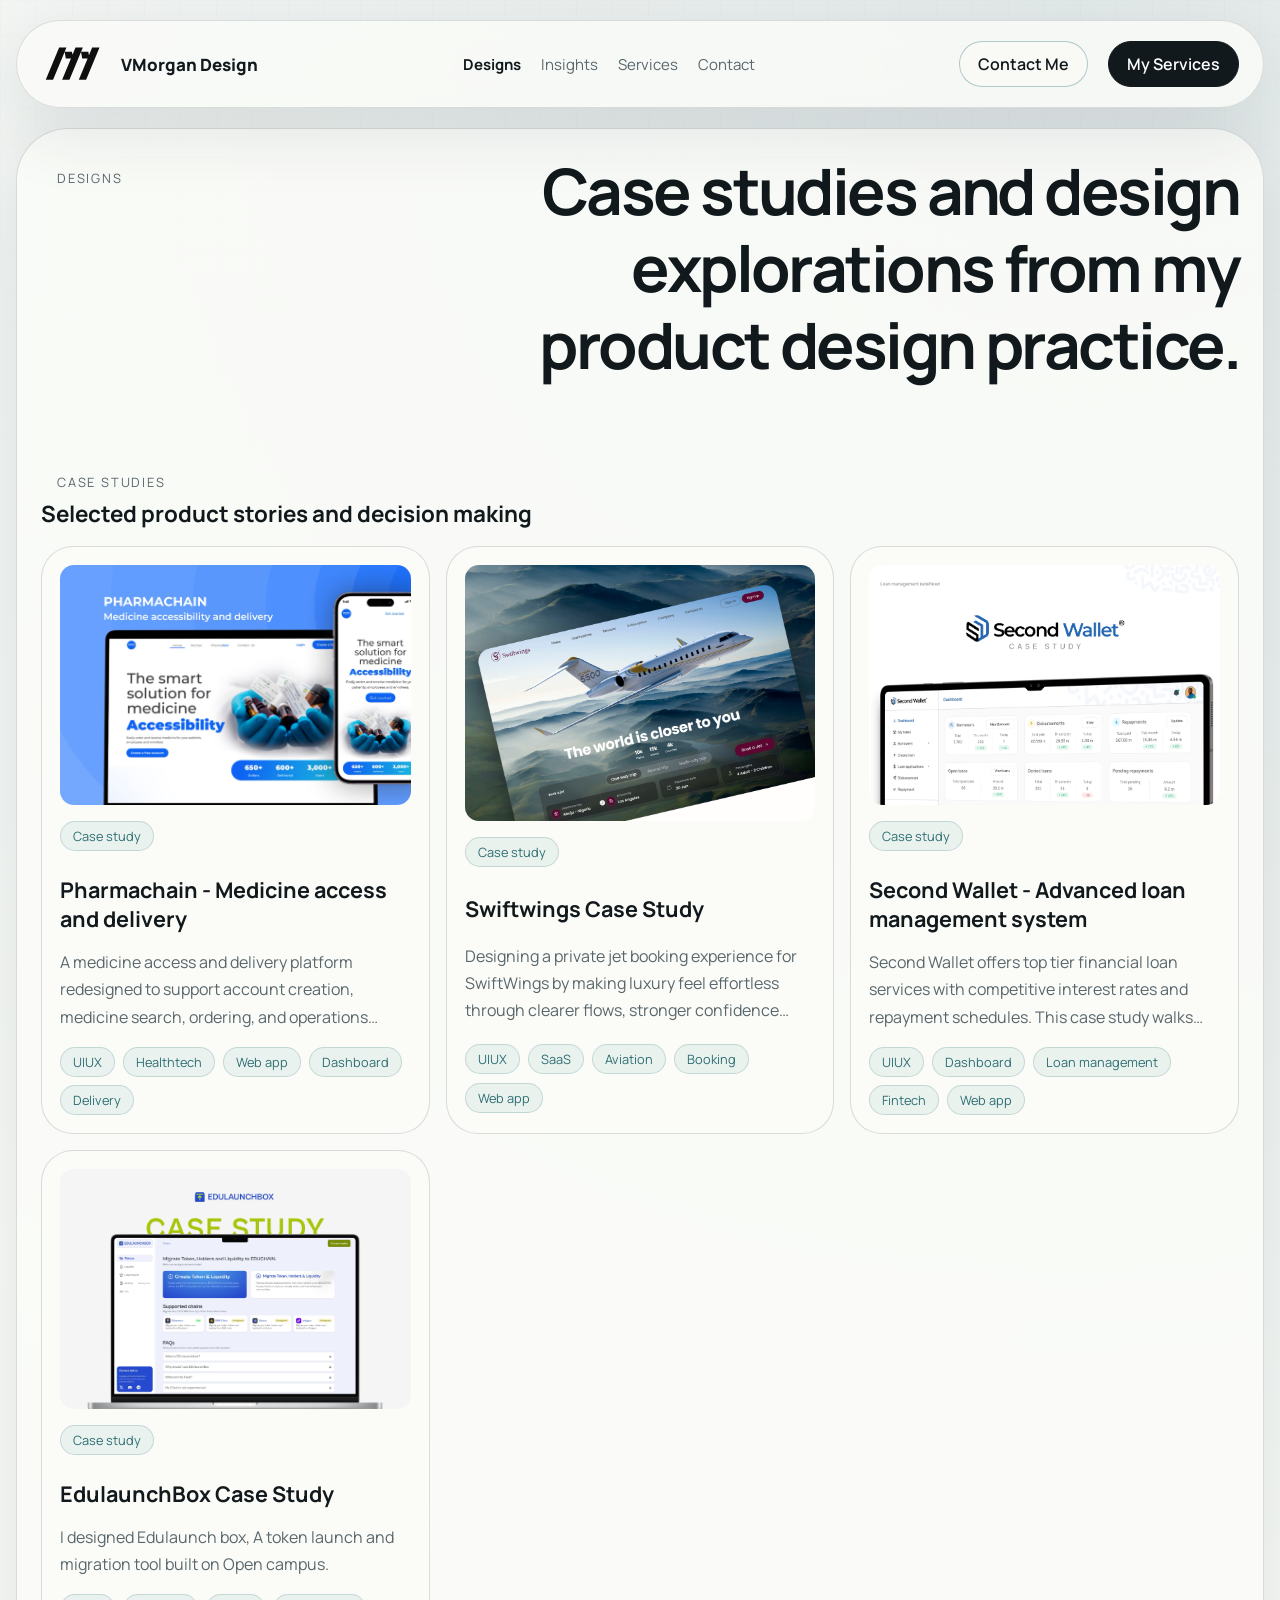
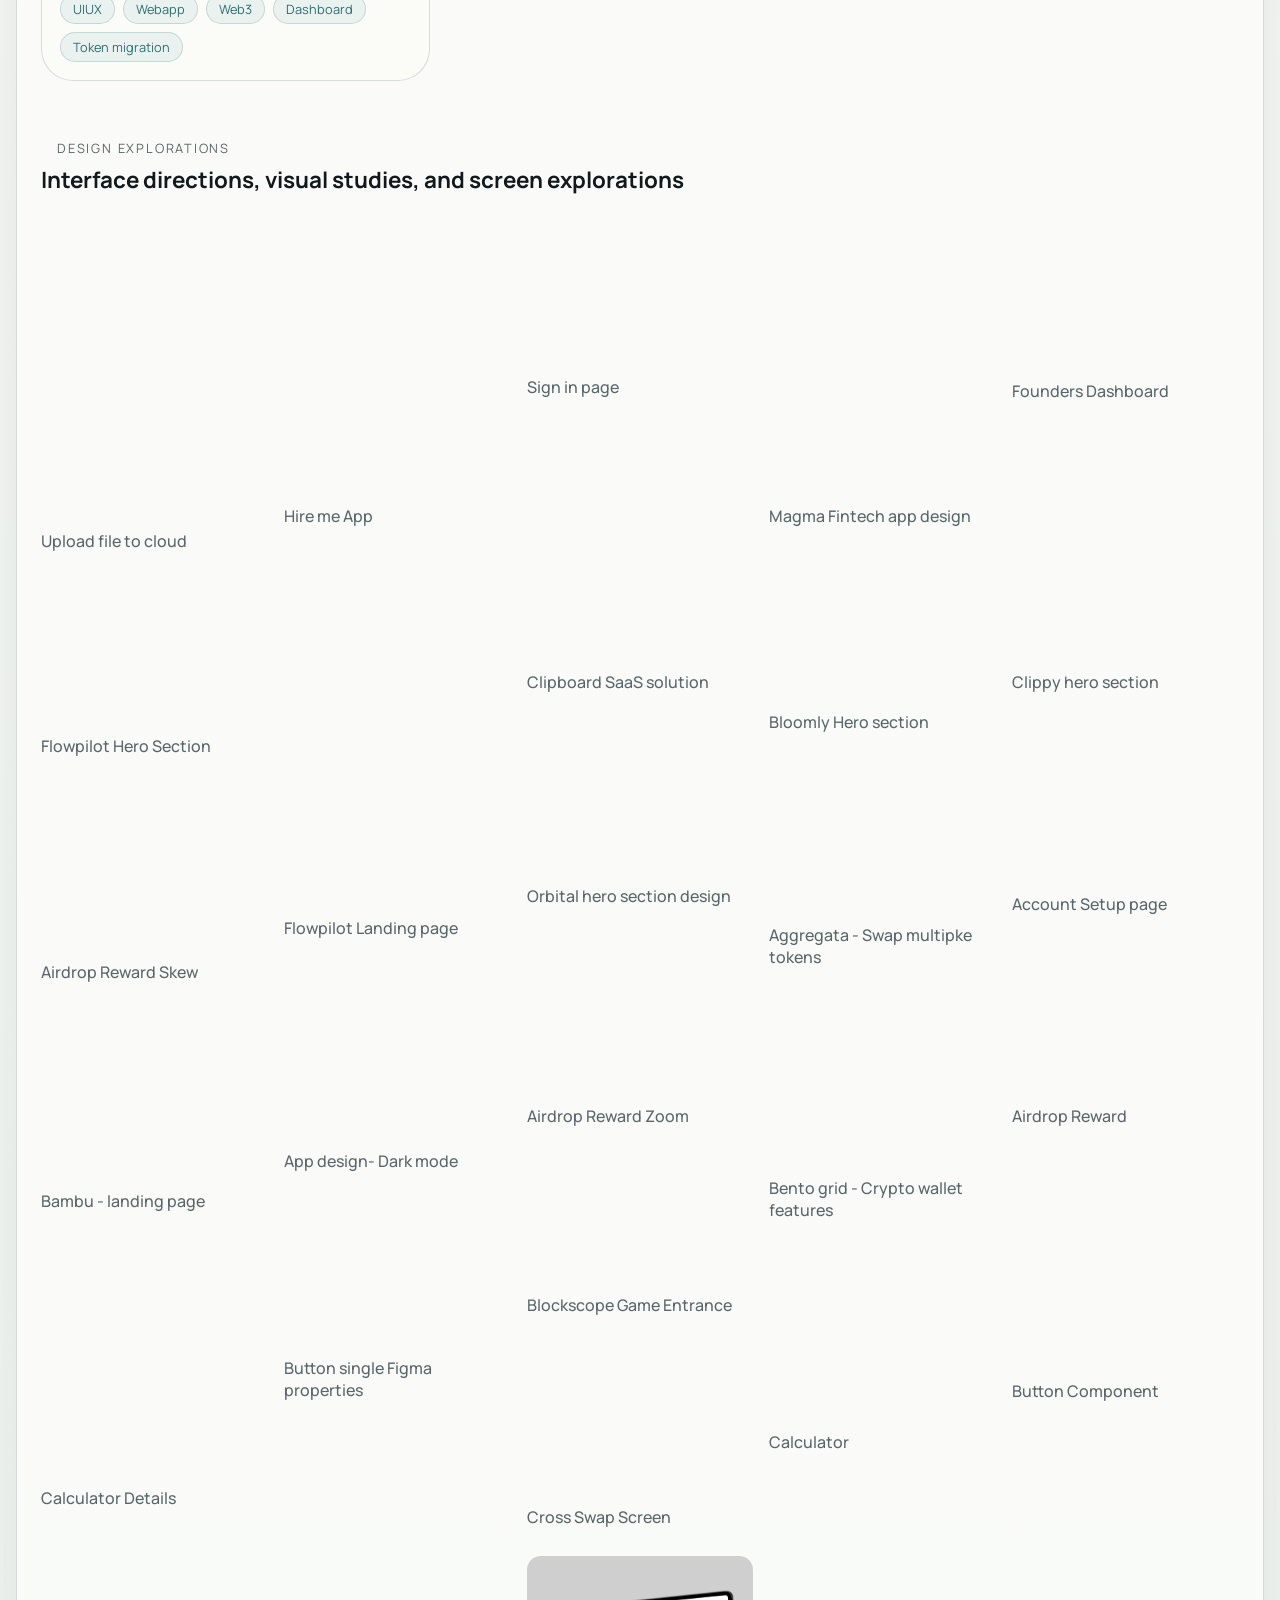
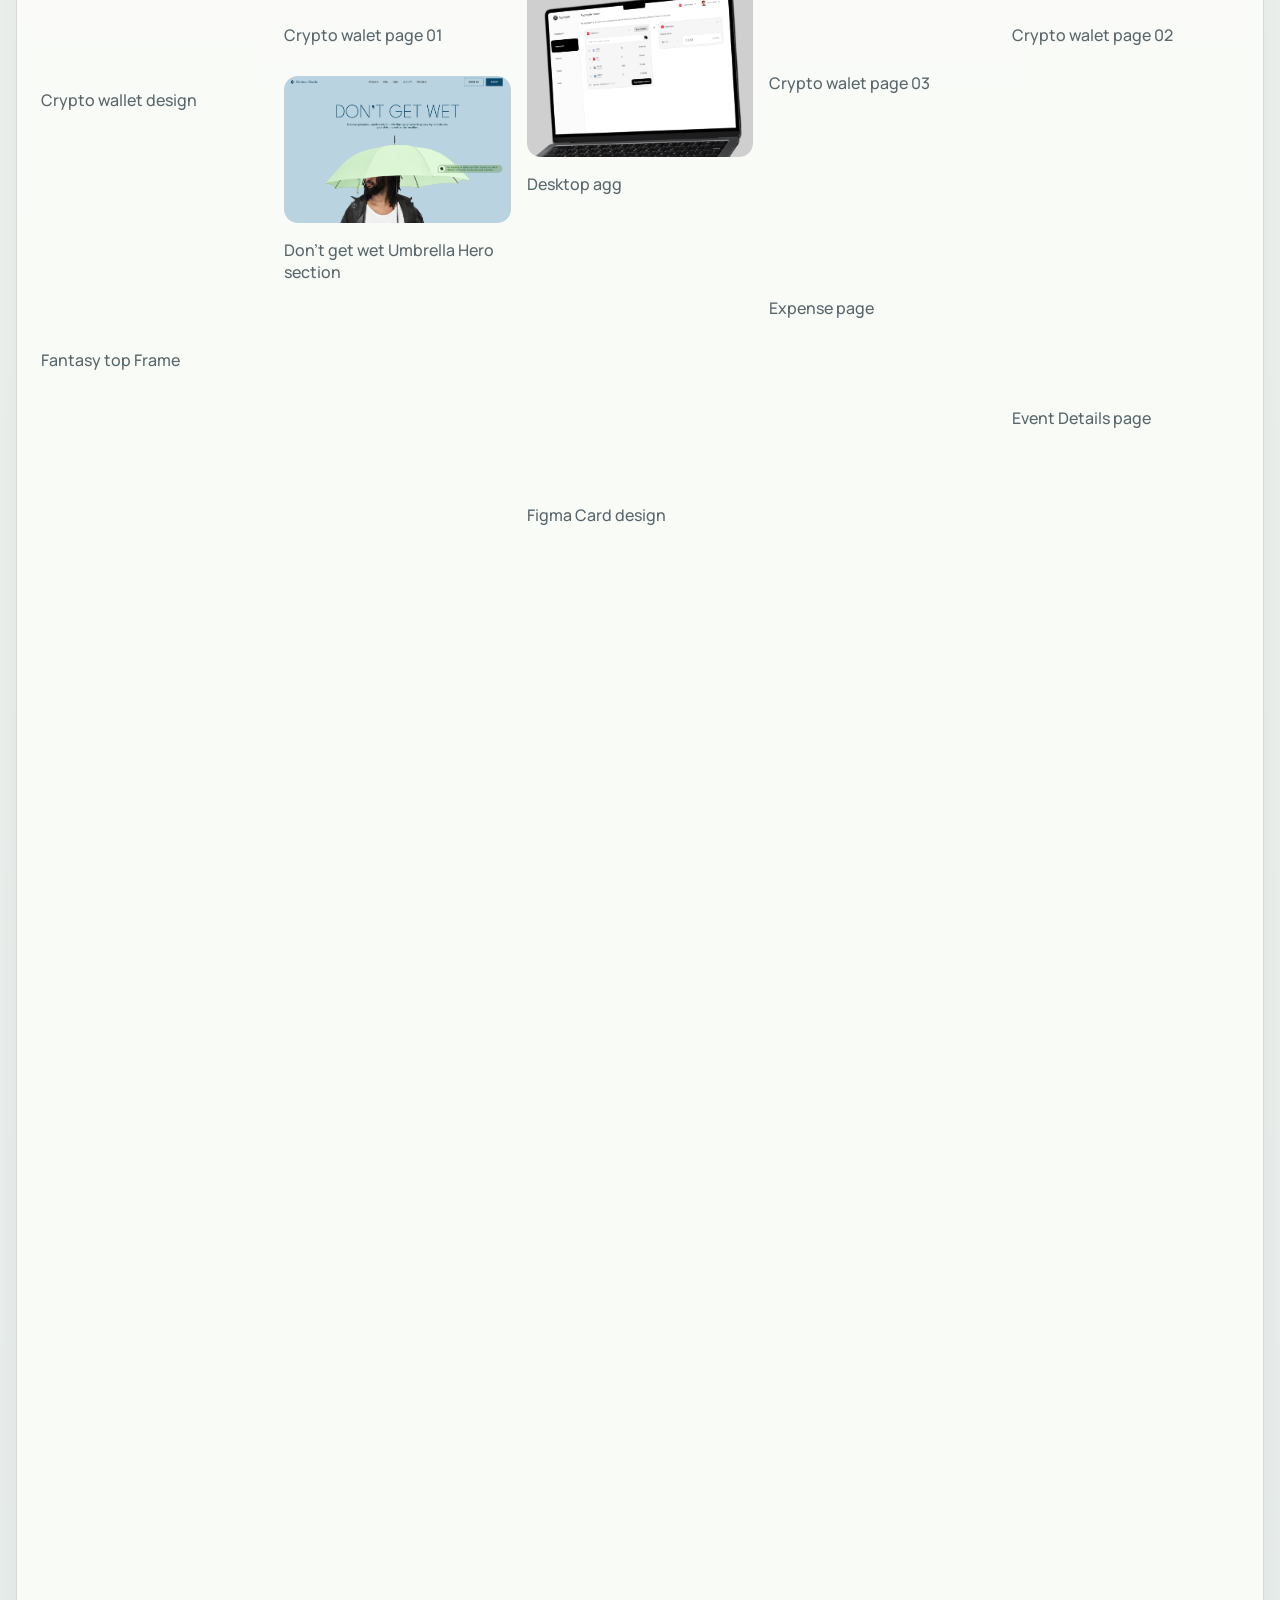
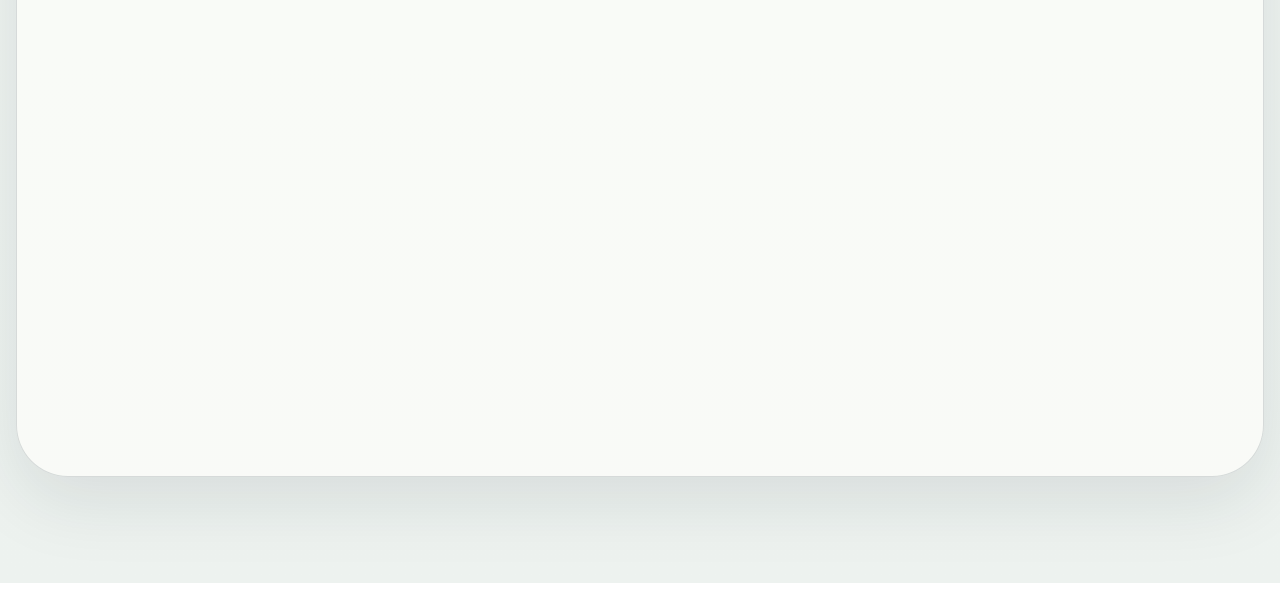
==== commit fc19f233: "Improve mobile Lighthouse performance" ====
--- a/designs.html
+++ b/designs.html
@@ -17,7 +17,6 @@
       crossorigin
     />
     <link rel="stylesheet" href="./styles.css" />
-    <script async src="https://www.googletagmanager.com/gtag/js?id=G-H7GJYF94VT"></script>
     <script defer src="./js/analytics.js"></script>
   </head>
   <body class="designs-page">
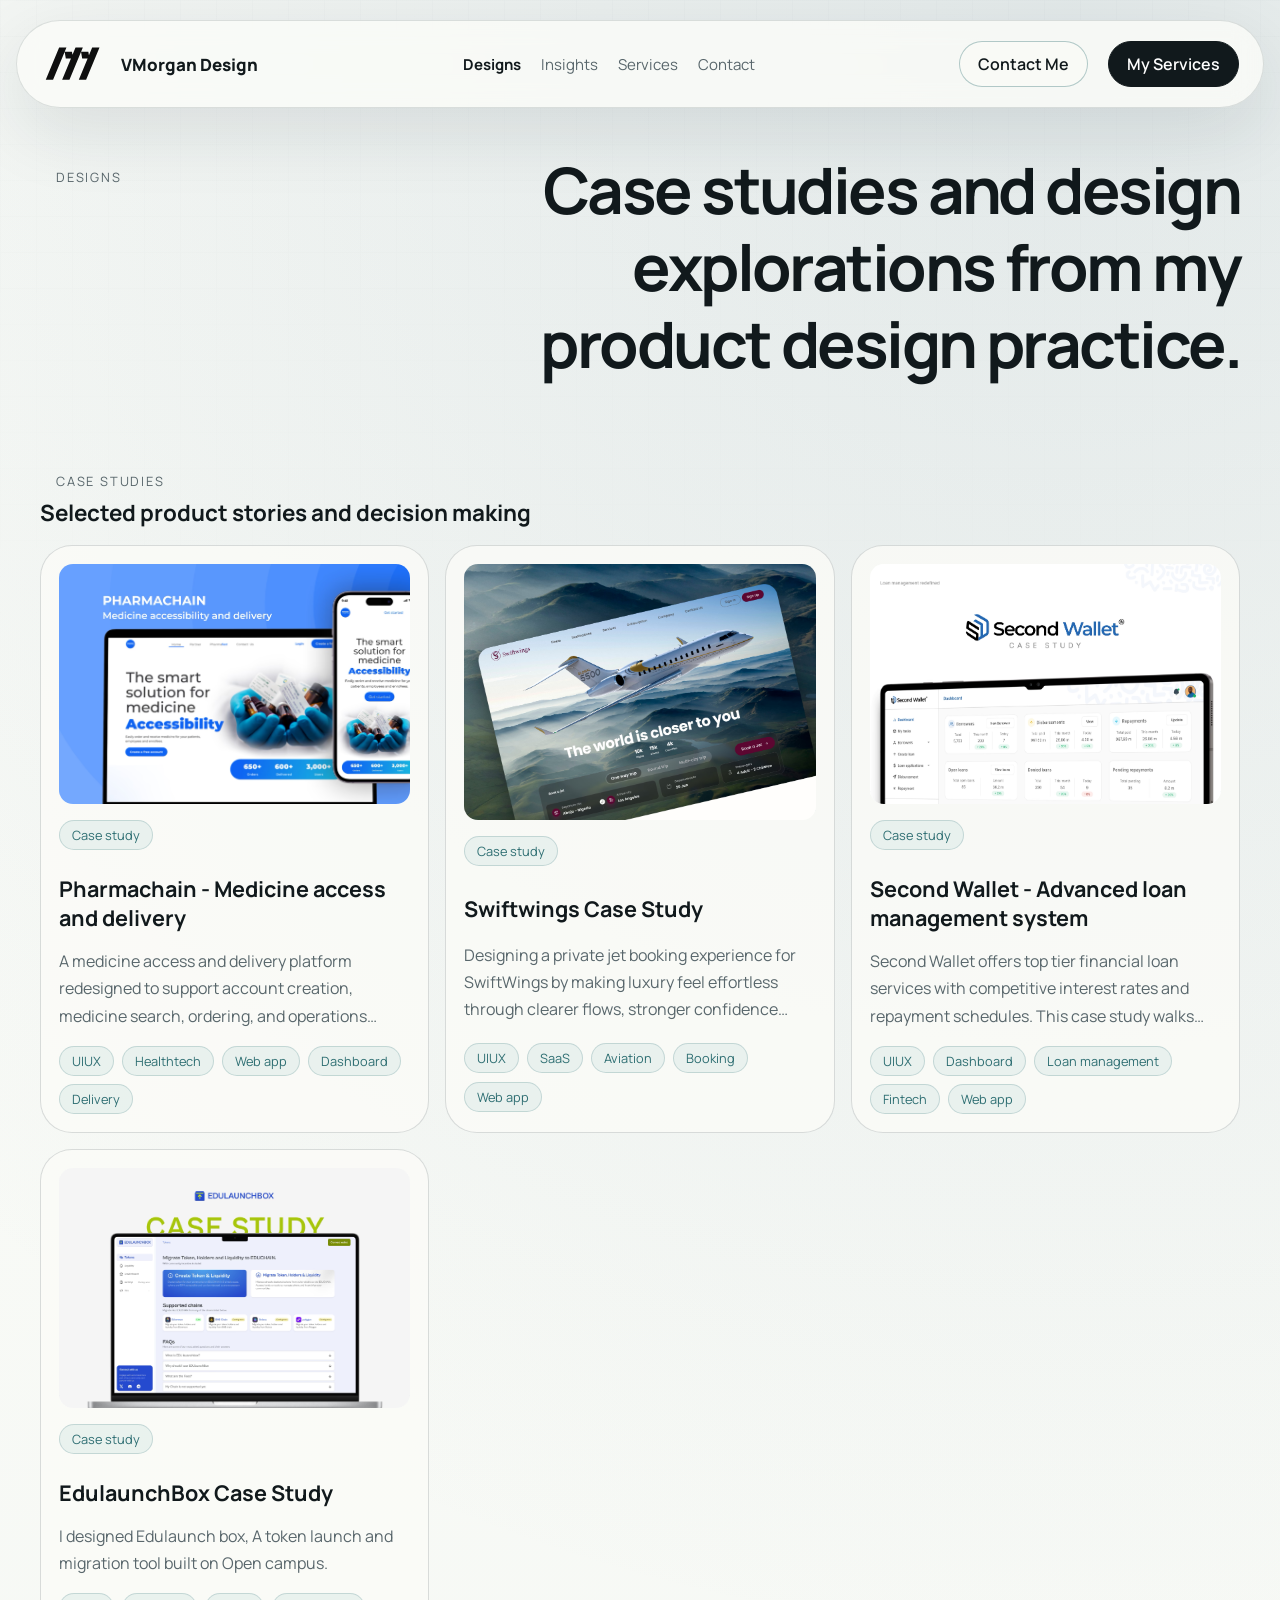
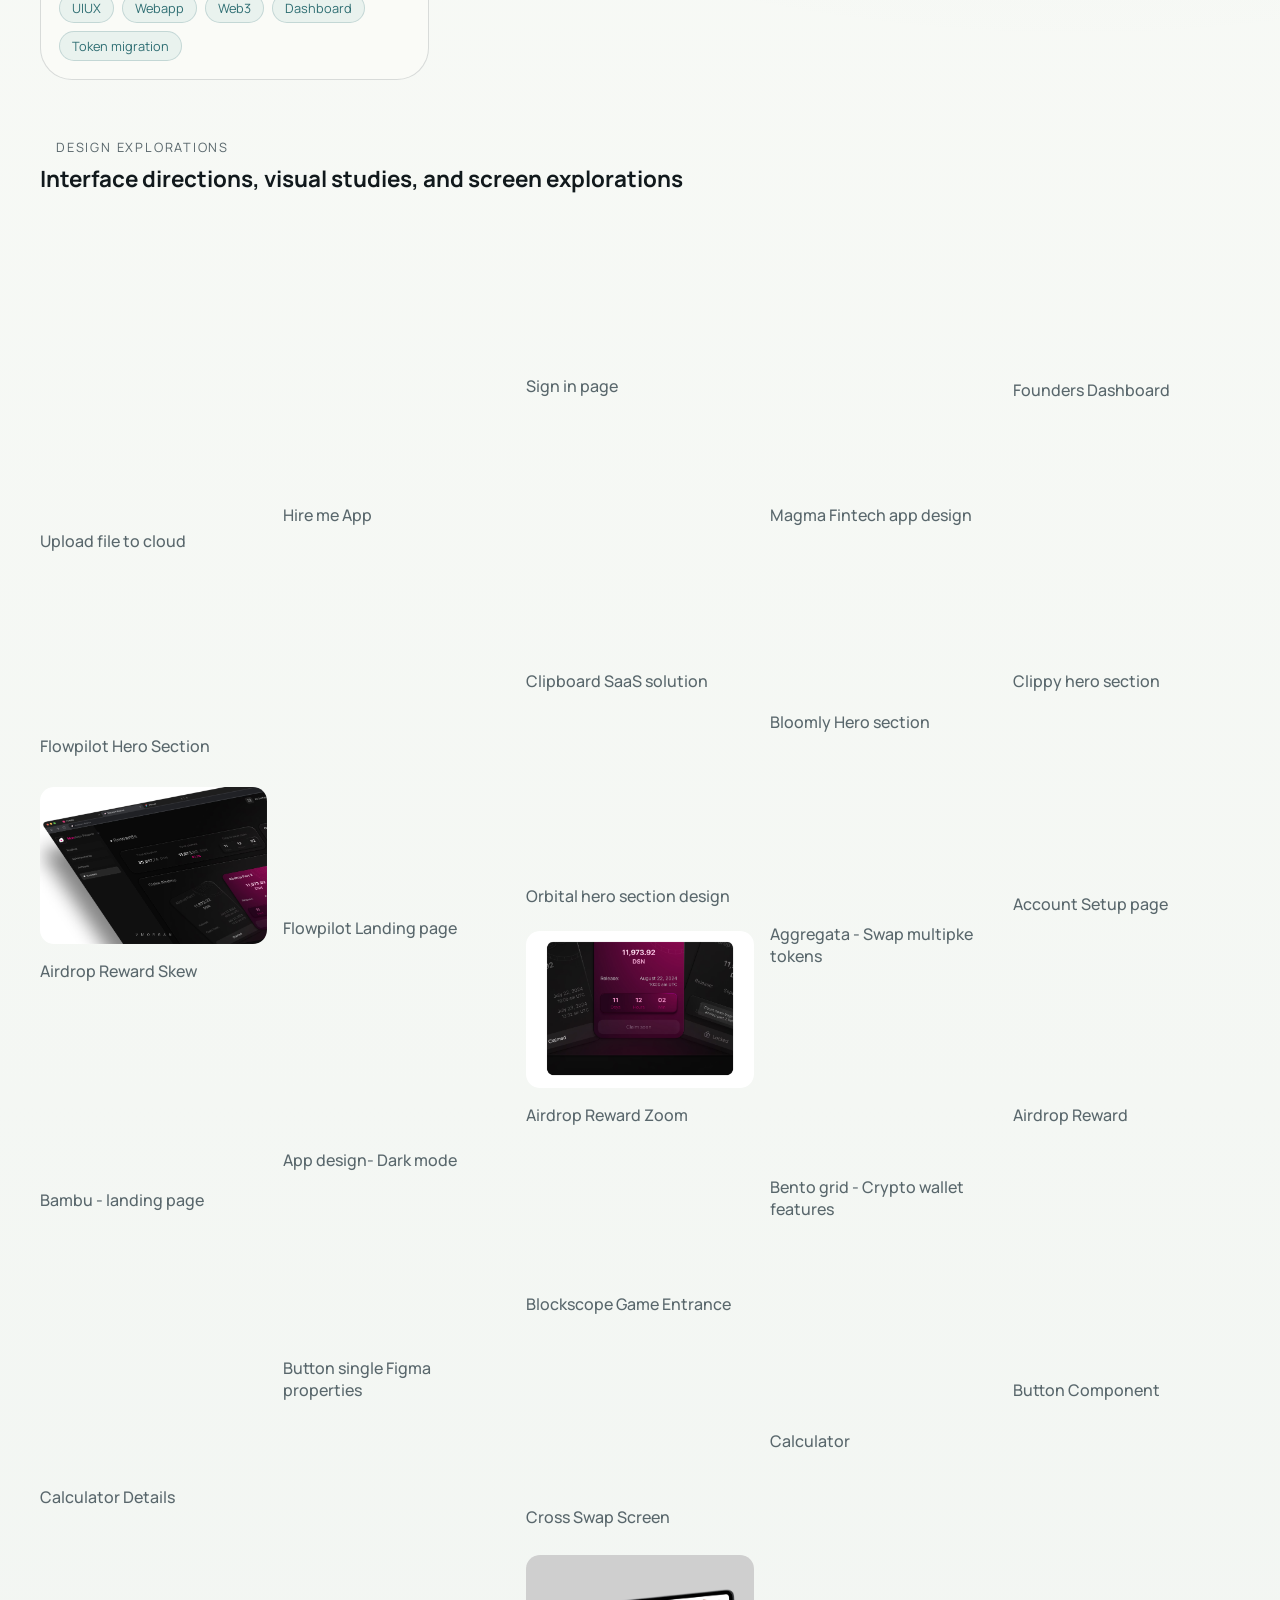
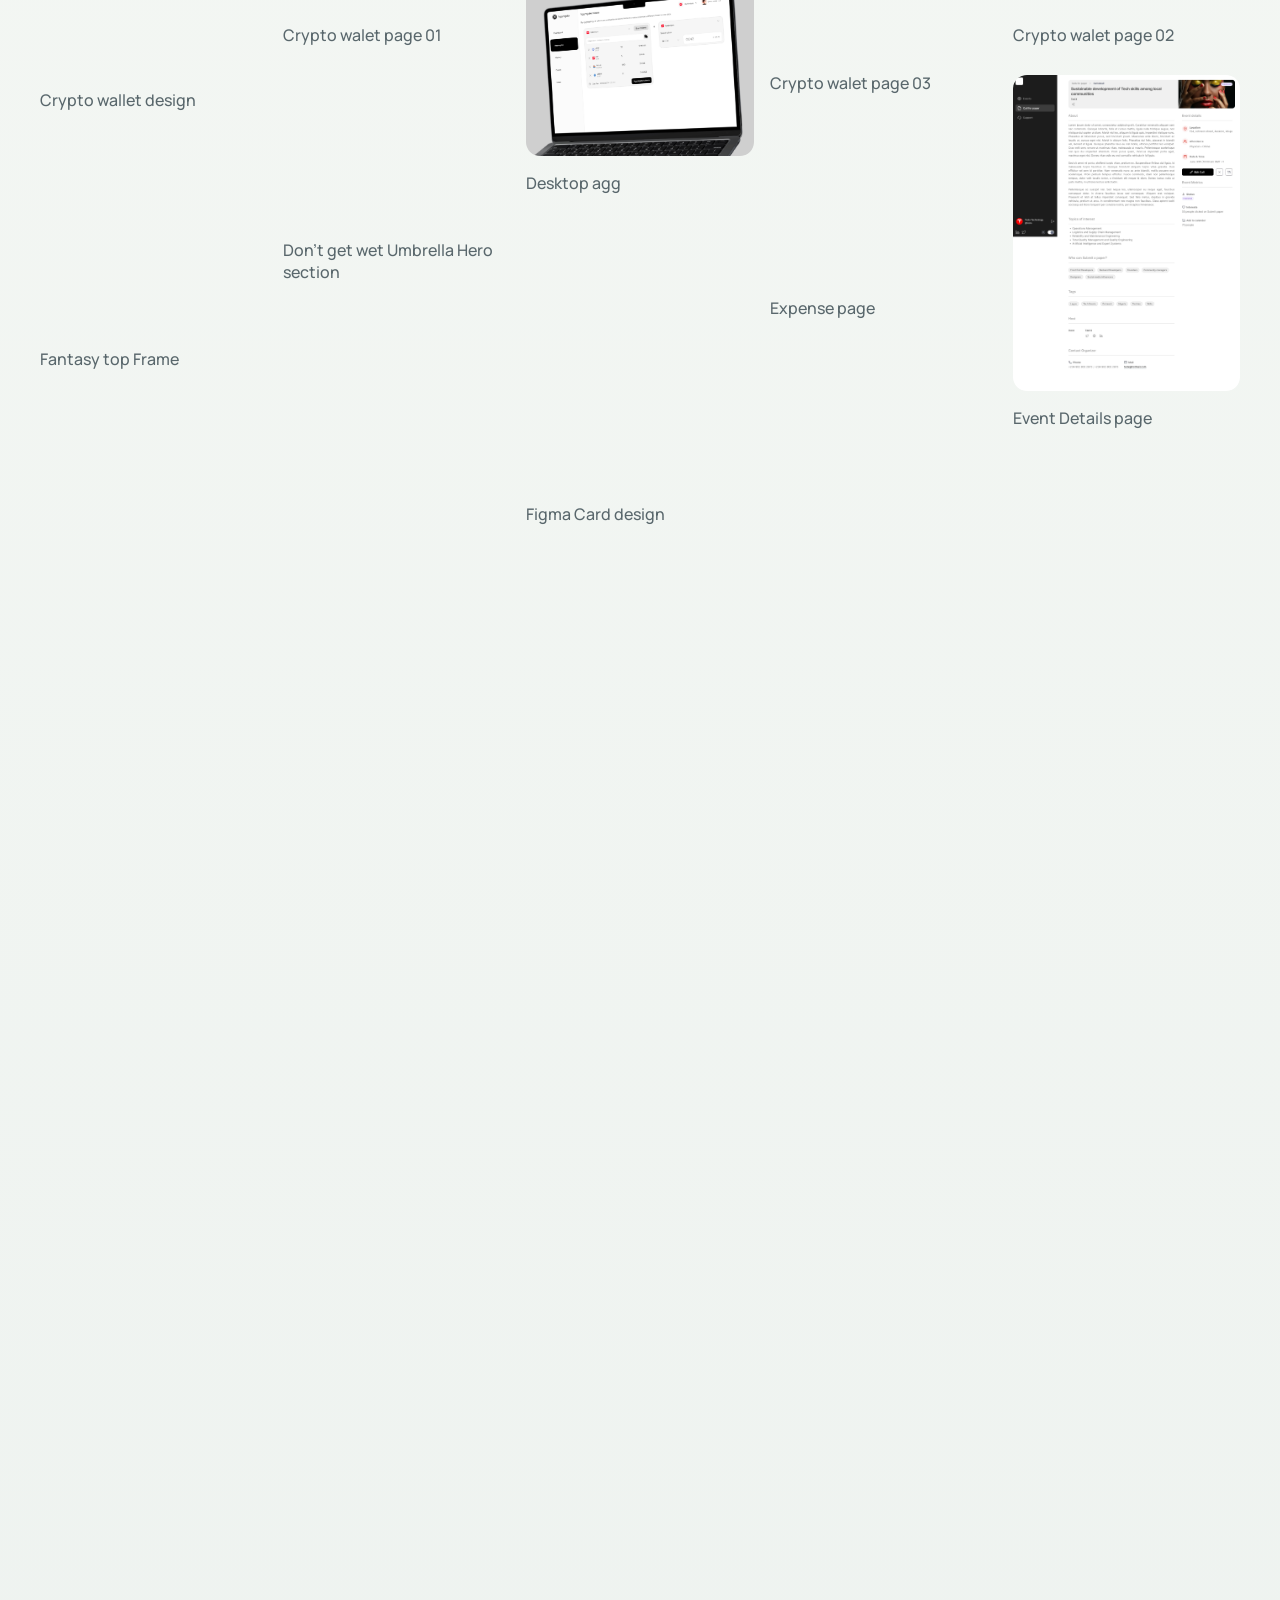
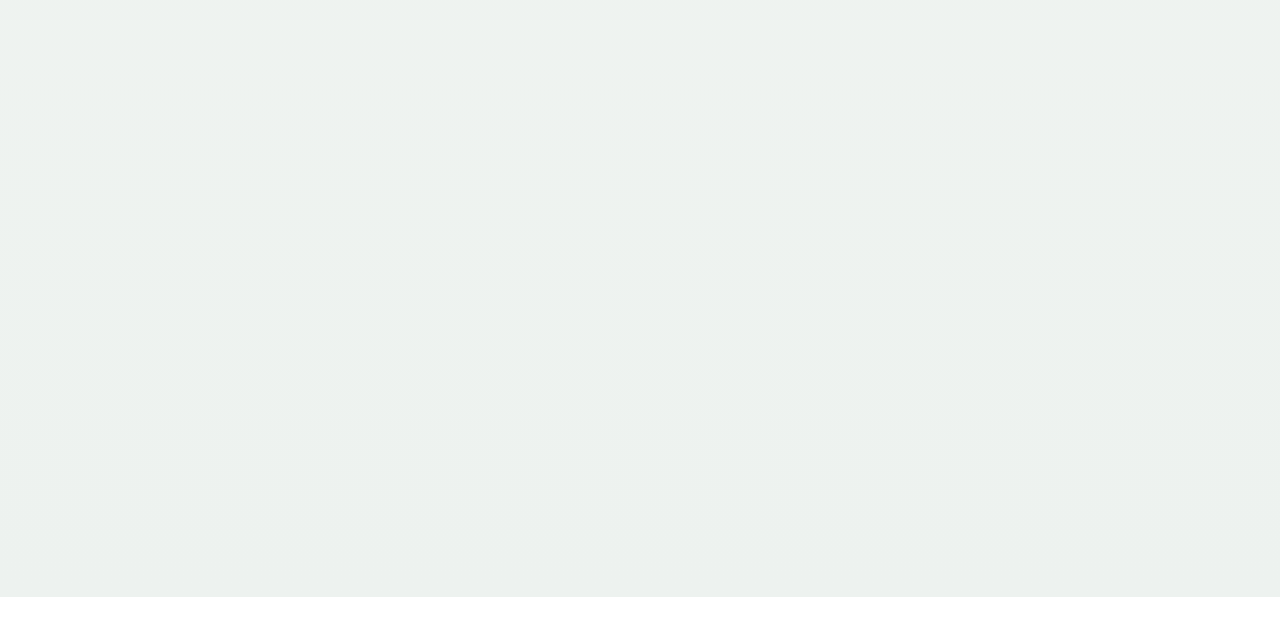
==== commit fcc52077: "Add site verification and design preview navigation" ====
--- a/designs.html
+++ b/designs.html
@@ -8,7 +8,10 @@
       name="description"
       content="Design catalogue for Victor Morgan featuring case studies and design explorations."
     />
-    <link rel="icon" type="image/svg+xml" href="./assets/Logo  favicon.svg" />
+    <link rel="icon" href="/favicon.ico" sizes="any" />
+    <link rel="icon" type="image/svg+xml" href="/favicon.svg" />
+    <link rel="icon" type="image/png" sizes="48x48" href="/favicon-48x48.png" />
+    <link rel="apple-touch-icon" href="/apple-touch-icon.png" />
     <link
       rel="preload"
       href="./assets/fonts/manrope-latin.woff2"
@@ -17,6 +20,7 @@
       crossorigin
     />
     <link rel="stylesheet" href="./styles.css" />
+    <script src="https://analytics.ahrefs.com/analytics.js" data-key="8SJC3QsYEuKfLDMnkU3dZA" async></script>
     <script defer src="./js/analytics.js"></script>
   </head>
   <body class="designs-page">
@@ -114,6 +118,12 @@
     </dialog>
 
     <dialog class="design-preview-modal" id="designPreviewModal">
+      <button class="design-preview-nav design-preview-nav-prev" id="designPreviewPrev" type="button" aria-label="Previous design">
+        ‹
+      </button>
+      <button class="design-preview-nav design-preview-nav-next" id="designPreviewNext" type="button" aria-label="Next design">
+        ›
+      </button>
       <article class="design-preview-card">
         <header class="design-preview-head">
           <div>
--- a/styles.css
+++ b/styles.css
@@ -29,7 +29,7 @@
   --radius-xl: 32px;
   --radius-lg: 24px;
   --radius-md: 16px;
-  --max-width: 1440px;
+  --max-width: 1280px;
   --anchor-offset: 132px;
 }
 
@@ -282,14 +282,14 @@
 
 .panel {
   position: relative;
-  margin-bottom: 32px;
+  margin-bottom: 64px;
   padding: 24px;
   padding-top: 24px;
-  border: 1px solid var(--line);
+  /*border: 1px solid var(--line);
   border-radius: 52px;
   background: rgba(251, 252, 248, 0.86);
-  box-shadow: var(--shadow);
-  overflow: hidden;
+  box-shadow: var(--shadow);*/
+  overflow: visible;
 }
 
 .panel::before {
@@ -539,7 +539,6 @@
   font-size: 0.78rem;
 }
 
-.philosophy-grid h3,
 .timeline-item h3,
 .project-card h3,
 .blog-card h3,
@@ -547,7 +546,14 @@
   margin: 0 0;
   font-size: 1rem;
   font-weight: 700;
-  color: #59676c;
+  color: #313c41;
+}
+
+.philosophy-grid h3 {
+  margin: 0 0 8px 0;
+  font-size: 1.1rem;
+  font-weight: 700;
+  color: #313c41;
 }
 
 .masonry-card h3 {
@@ -1418,7 +1424,7 @@
 
 .modal-head h2 {
   margin-top: 6px;
-  font-size: 2.2rem;
+  font-size: 1.8rem;
   line-height: 1;
 }
 
@@ -1739,19 +1745,23 @@
 
 .article-modal-head h2 {
   margin: 6px 0 0;
-  font-size: clamp(1.4rem, 5vw, 4rem);
-  line-height: 1.3;
+  font-size: clamp(1.2rem, 5vw, 3rem);
+  line-height: 1.2;
 }
 
 .article-modal-scroll {
   overflow: auto;
   padding-top: 22px;
+  display: grid;
+  justify-items: center;
+  align-content: start;
 }
 
 .article-meta {
   display: flex;
   flex-wrap: wrap;
   gap: 10px;
+  width: min(100%, 680px);
   margin-bottom: 16px;
   color: var(--ink-soft);
   font-size: 0.88rem;
@@ -1767,7 +1777,7 @@
 }
 
 .article-preface {
-  max-width: 100%;
+  width: min(100%, 680px);
   margin: 0 0 24px;
   color: var(--ink-soft);
   font-size: 1.05rem;
@@ -1777,10 +1787,13 @@
 .article-body {
   display: grid;
   gap: 20px;
+  justify-items: center;
+  width: 100%;
 }
 
 .article-section-block {
   display: block;
+  width: min(100%, 680px);
   margin: 10px 0 0;
 }
 
@@ -1796,7 +1809,7 @@
 }
 
 .article-section-title-2 {
-  font-size: clamp(1.75rem, 3vw, 2.35rem);
+  font-size: clamp(1.75rem, 3vw, 2rem);
 }
 
 .article-section-title-3 {
@@ -1804,14 +1817,14 @@
 }
 
 .article-body p {
-  max-width: 100%;
+  width: min(100%, 680px);
   margin: 0;
   color: var(--ink);
   line-height: 1.9;
 }
 
 .article-list {
-  max-width: 100%;
+  width: min(100%, 680px);
   margin: 0;
   padding-left: 22px;
   display: grid;
@@ -1822,7 +1835,8 @@
 
 .case-study-services-cta {
   position: relative;
-  overflow: hidden;
+  overflow: visible;
+  width: 100%;
   display: flex;
   justify-content: space-between;
   align-items: center;
@@ -1840,8 +1854,6 @@
 .case-study-services-cta::before {
   content: "";
   position: absolute;
-  inset: 14px;
-  border: 1px solid rgba(47, 111, 115, 0.12);
   border-radius: 22px;
   pointer-events: none;
 }
@@ -1882,6 +1894,7 @@
   display: grid;
   gap: 10px;
   justify-items: stretch;
+  width: 100%;
 }
 
 .article-media img,
@@ -2032,6 +2045,7 @@
   border: none;
   border-radius: 32px;
   background: transparent;
+  overflow: visible;
 }
 
 .design-preview-modal::backdrop {
@@ -2049,6 +2063,60 @@
   box-shadow: var(--shadow);
 }
 
+.design-preview-nav {
+  position: absolute;
+  top: 50%;
+  z-index: 4;
+  width: 54px;
+  height: 54px;
+  display: inline-grid;
+  place-items: center;
+  border: 1px solid rgba(47, 111, 115, 0.22);
+  border-radius: 999px;
+  background: rgba(251, 252, 248, 0.88);
+  color: var(--ink);
+  box-shadow: 0 18px 42px rgba(20, 40, 45, 0.2);
+  font-size: 2.4rem;
+  line-height: 1;
+  cursor: pointer;
+  transform: translateY(-50%);
+  transition:
+    transform 180ms ease,
+    border-color 180ms ease,
+    background 180ms ease,
+    box-shadow 180ms ease;
+}
+
+.design-preview-nav:hover,
+.design-preview-nav:focus-visible {
+  border-color: rgba(47, 111, 115, 0.5);
+  background: var(--panel);
+  box-shadow: 0 24px 60px rgba(20, 40, 45, 0.26);
+  transform: translateY(-50%) scale(1.04);
+}
+
+.design-preview-nav-prev {
+  left: -74px;
+}
+
+.design-preview-nav-next {
+  right: -74px;
+}
+
+.design-preview-nav[hidden] {
+  display: none;
+}
+
+@media (max-width: 1380px) {
+  .design-preview-nav-prev {
+    left: 18px;
+  }
+
+  .design-preview-nav-next {
+    right: 18px;
+  }
+}
+
 .design-preview-head {
   display: flex;
   justify-content: space-between;
@@ -2071,6 +2139,7 @@
   flex-direction: row;
   justify-content: space-between;
   margin-bottom: 32px;
+  width: 100%;
 }
 
 .design-preview-head p {
@@ -2473,6 +2542,29 @@
     padding: 20px;
   }
 
+  .design-preview-nav {
+    position: fixed;
+    top: auto;
+    bottom: max(18px, env(safe-area-inset-bottom));
+    width: 48px;
+    height: 48px;
+    font-size: 2rem;
+    transform: none;
+  }
+
+  .design-preview-nav:hover,
+  .design-preview-nav:focus-visible {
+    transform: scale(1.04);
+  }
+
+  .design-preview-nav-prev {
+    left: calc(50% - 58px);
+  }
+
+  .design-preview-nav-next {
+    right: calc(50% - 58px);
+  }
+
   .design-preview-head {
     flex-direction: row;
   }
@@ -2531,6 +2623,16 @@
   .hero-rail {
     width: 100%;
   }
+
+  .article-modal-head h2 {
+  margin: 6px 0 0;
+  font-size: clamp(1.5rem, 5vw, 2.5rem);
+  line-height: 1.2;
+  }
+
+  .article-section-title-2 {
+  font-size: clamp(1.2rem, 3vw, 1.8rem);
+  }
 }
 @media (max-width: 440px) {
   .page-shell {
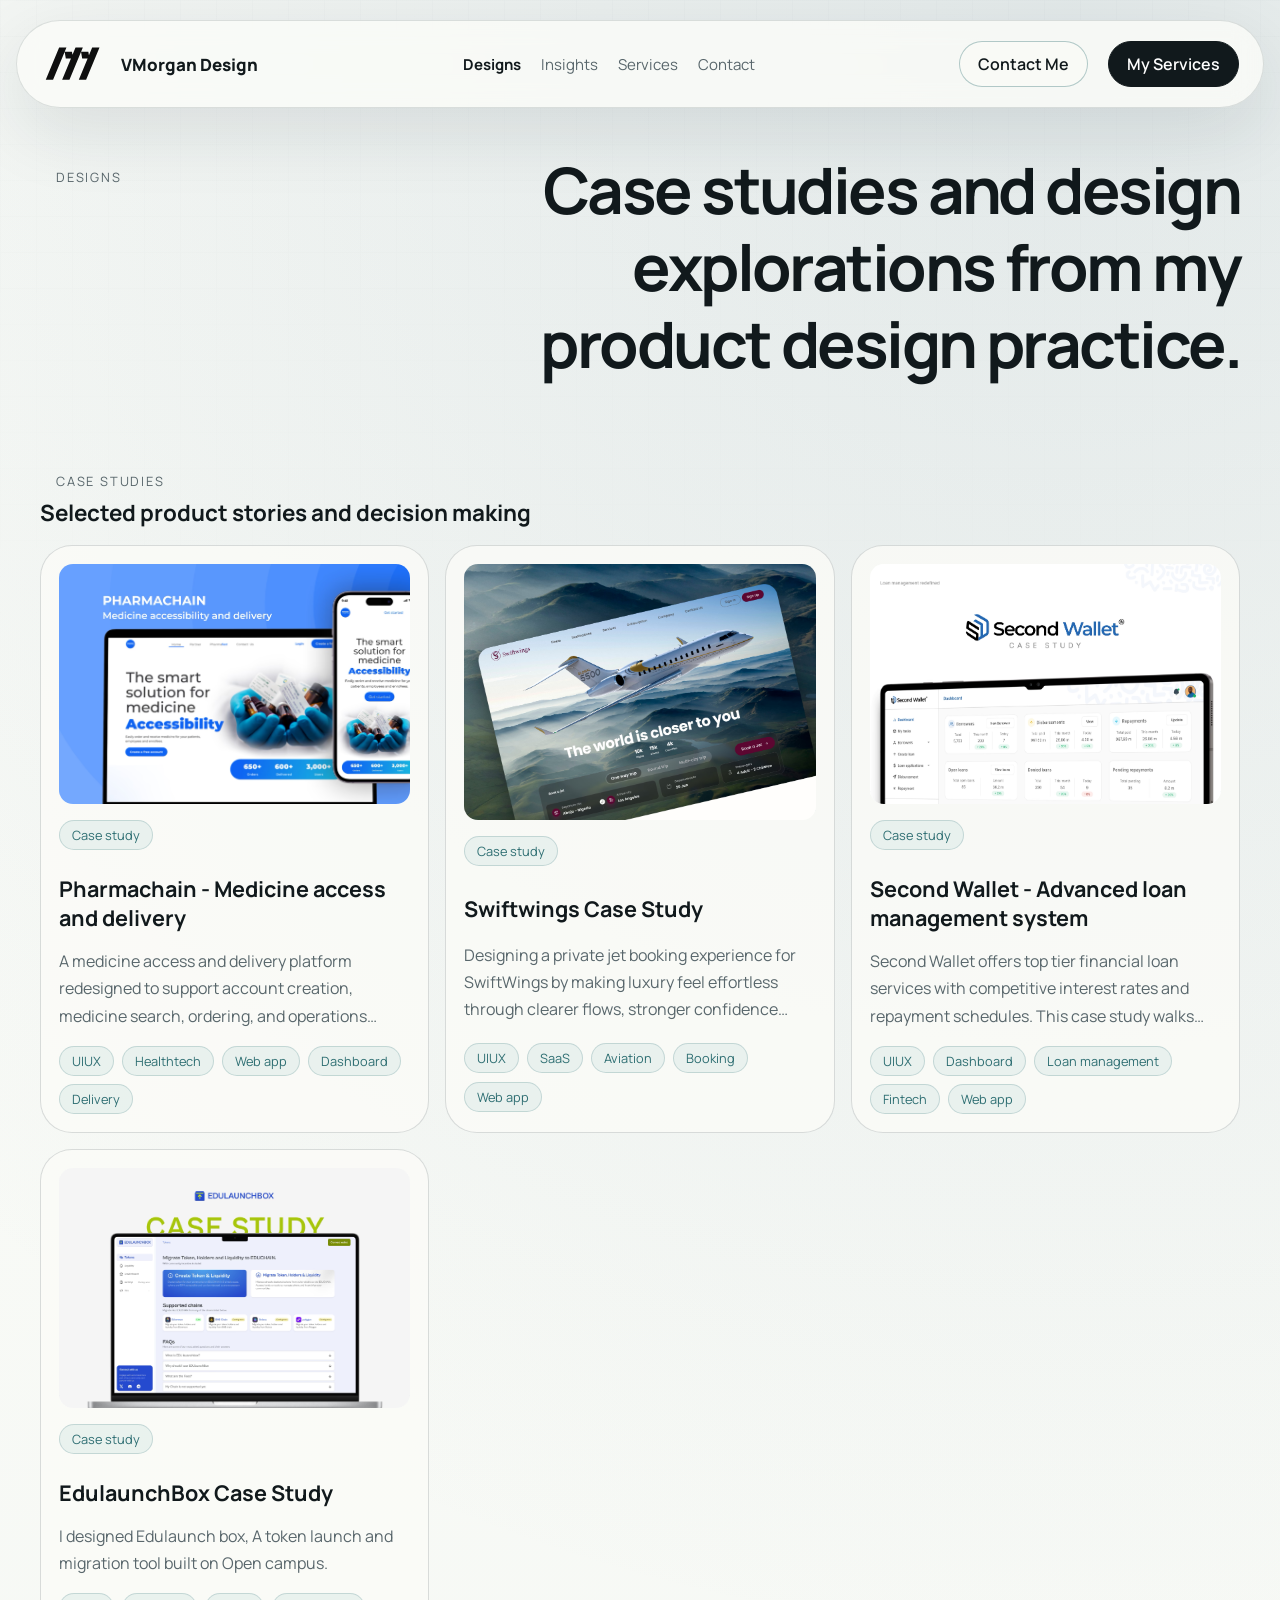
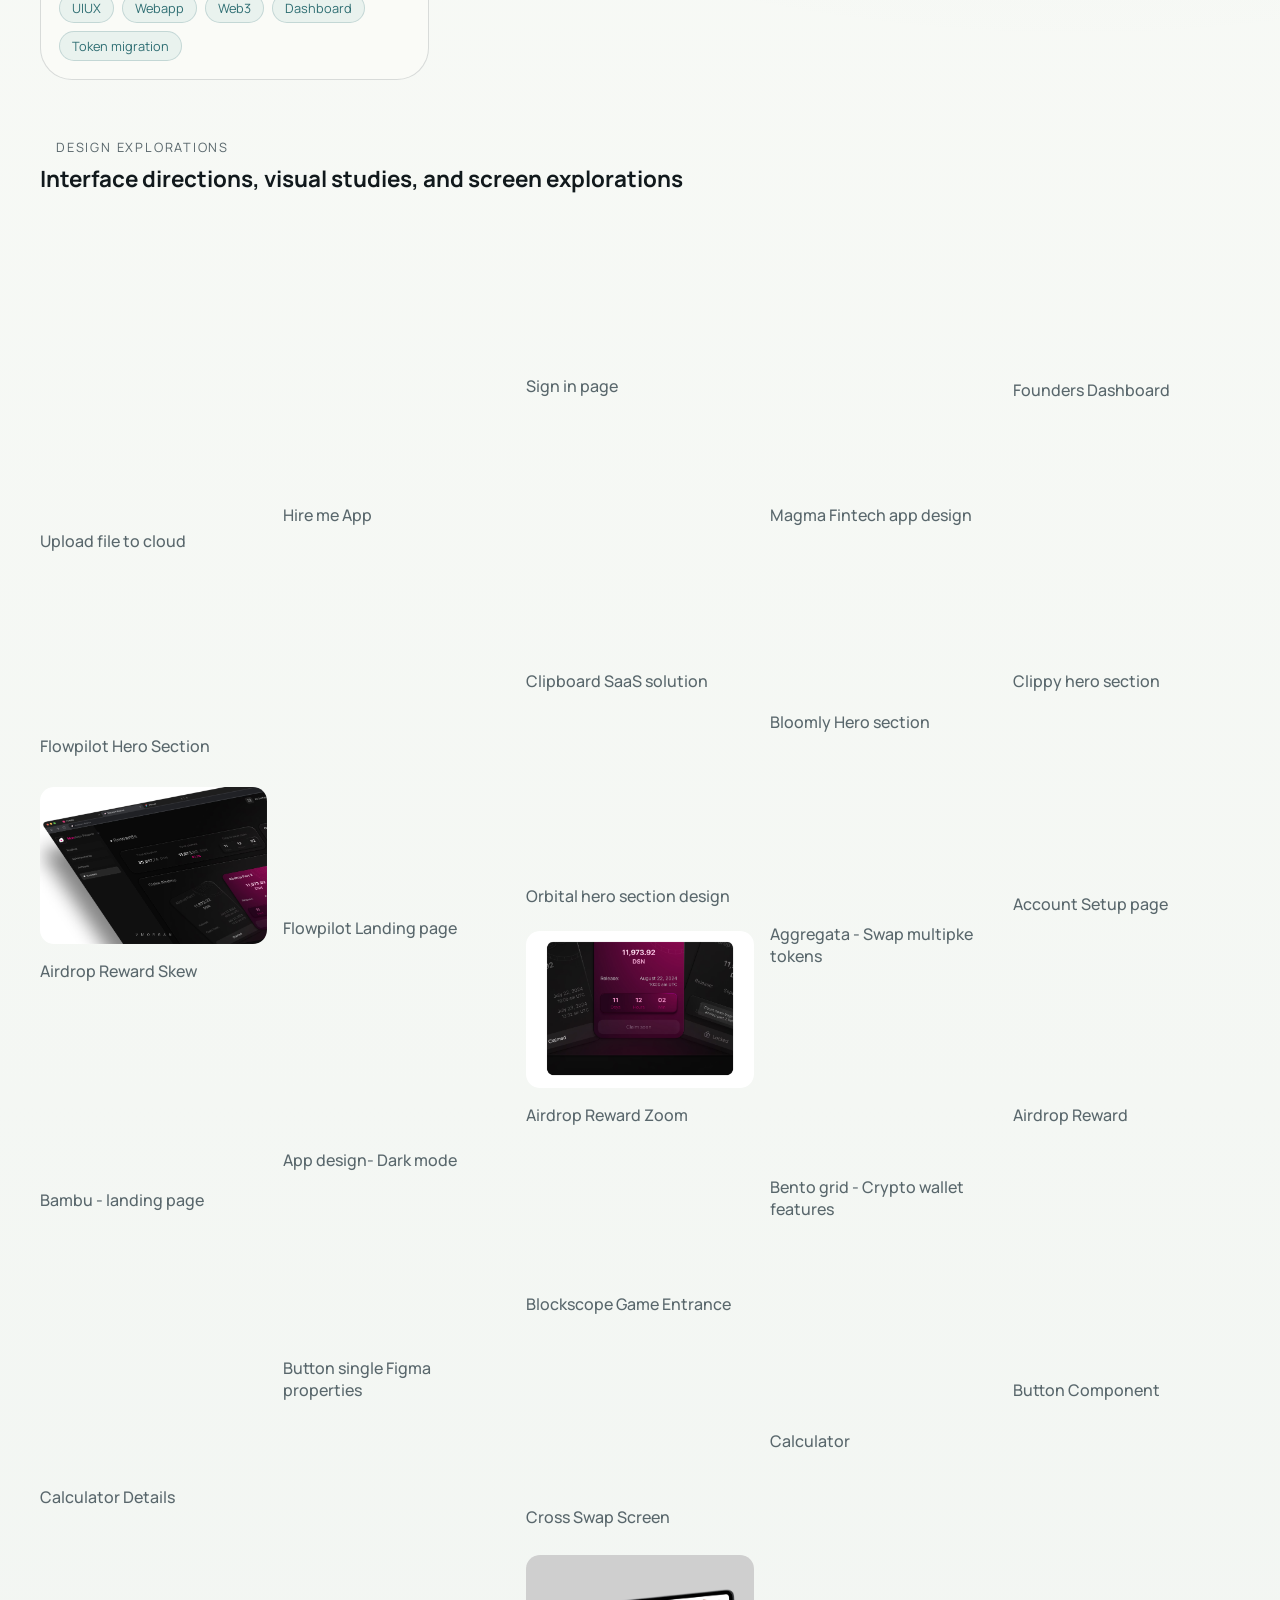
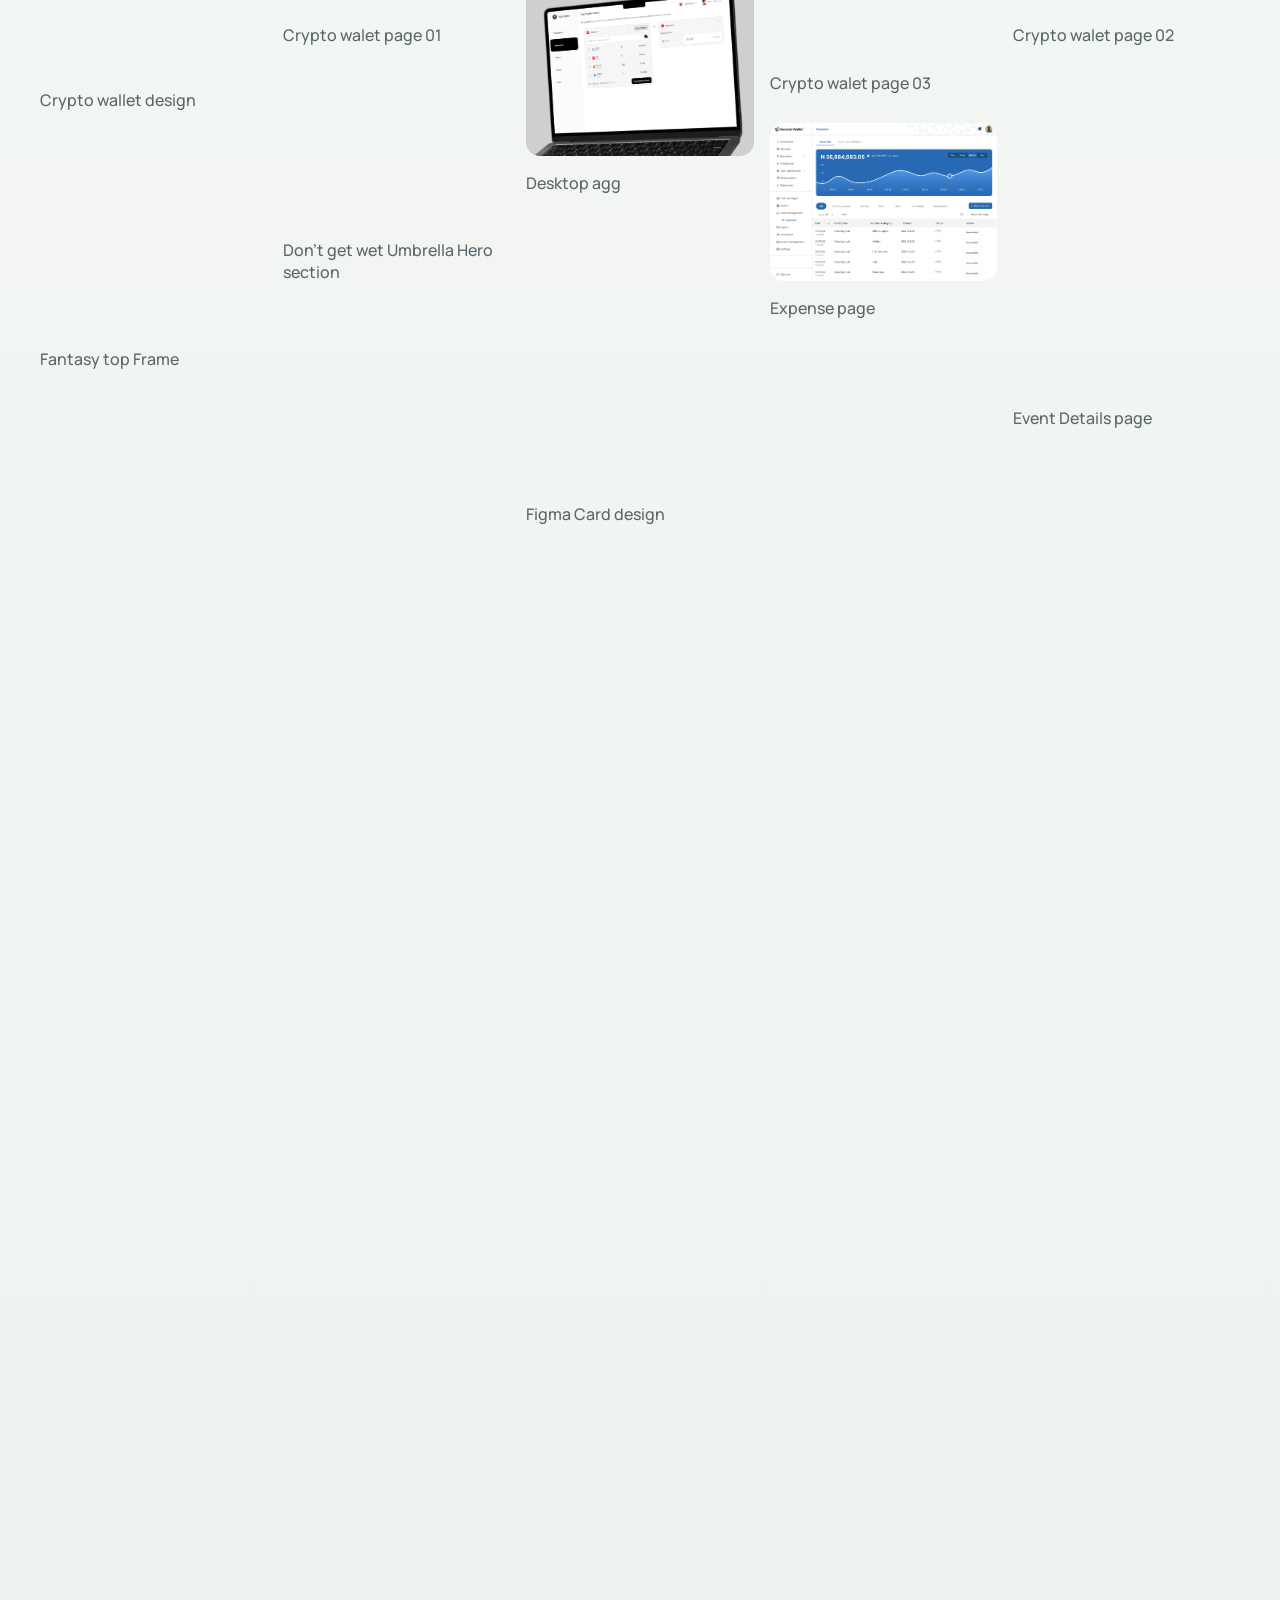
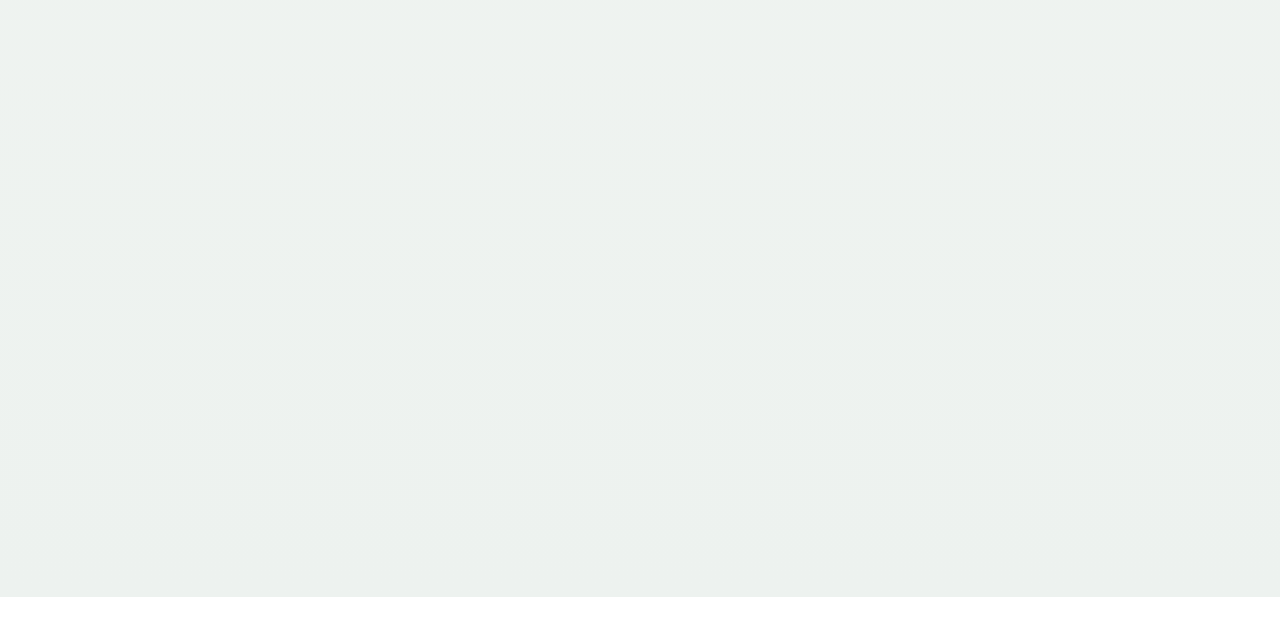
==== commit 84048c94: "Improve search preview metadata" ====
--- a/designs.html
+++ b/designs.html
@@ -8,10 +8,26 @@
       name="description"
       content="Design catalogue for Victor Morgan featuring case studies and design explorations."
     />
+    <meta name="application-name" content="VMorgan Design" />
+    <meta property="og:type" content="website" />
+    <meta property="og:site_name" content="VMorgan Design" />
+    <meta property="og:url" content="https://www.vmorgan.design/designs.html" />
+    <meta property="og:title" content="Designs | VMorgan.design" />
+    <meta property="og:description" content="Explore Victor Morgan's case studies and interface explorations across SaaS, mobile apps, landing pages, dashboards, and web3 products." />
+    <meta property="og:image" content="https://www.vmorgan.design/assets/search-preview.png" />
+    <meta property="og:image:type" content="image/png" />
+    <meta property="og:image:width" content="1200" />
+    <meta property="og:image:height" content="630" />
+    <meta name="twitter:card" content="summary_large_image" />
+    <meta name="twitter:title" content="Designs | VMorgan.design" />
+    <meta name="twitter:description" content="Explore Victor Morgan's case studies and interface explorations across SaaS, mobile apps, landing pages, dashboards, and web3 products." />
+    <meta name="twitter:image" content="https://www.vmorgan.design/assets/search-preview.png" />
     <link rel="icon" href="/favicon.ico" sizes="any" />
     <link rel="icon" type="image/svg+xml" href="/favicon.svg" />
     <link rel="icon" type="image/png" sizes="48x48" href="/favicon-48x48.png" />
     <link rel="apple-touch-icon" href="/apple-touch-icon.png" />
+    <link rel="canonical" href="https://www.vmorgan.design/designs.html" />
+    <meta name="theme-color" content="#fbfcf8" />
     <link
       rel="preload"
       href="./assets/fonts/manrope-latin.woff2"
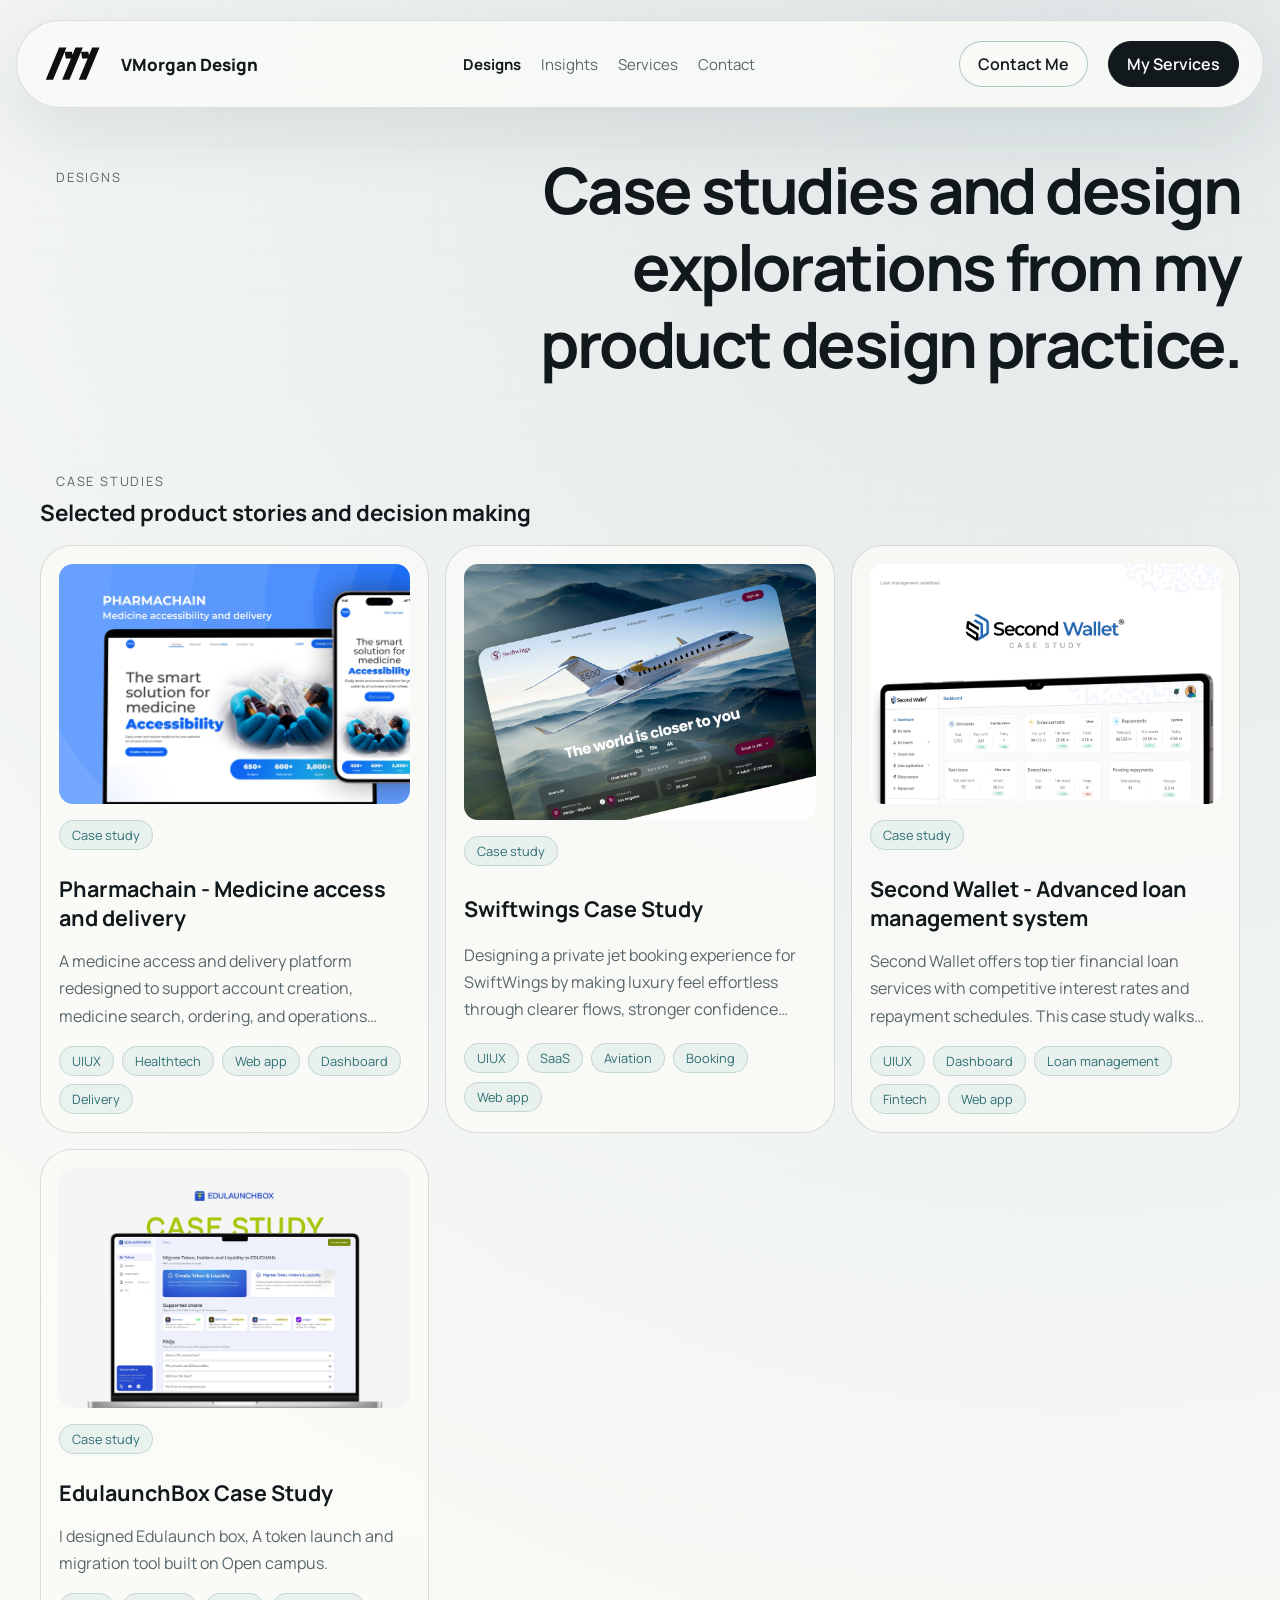
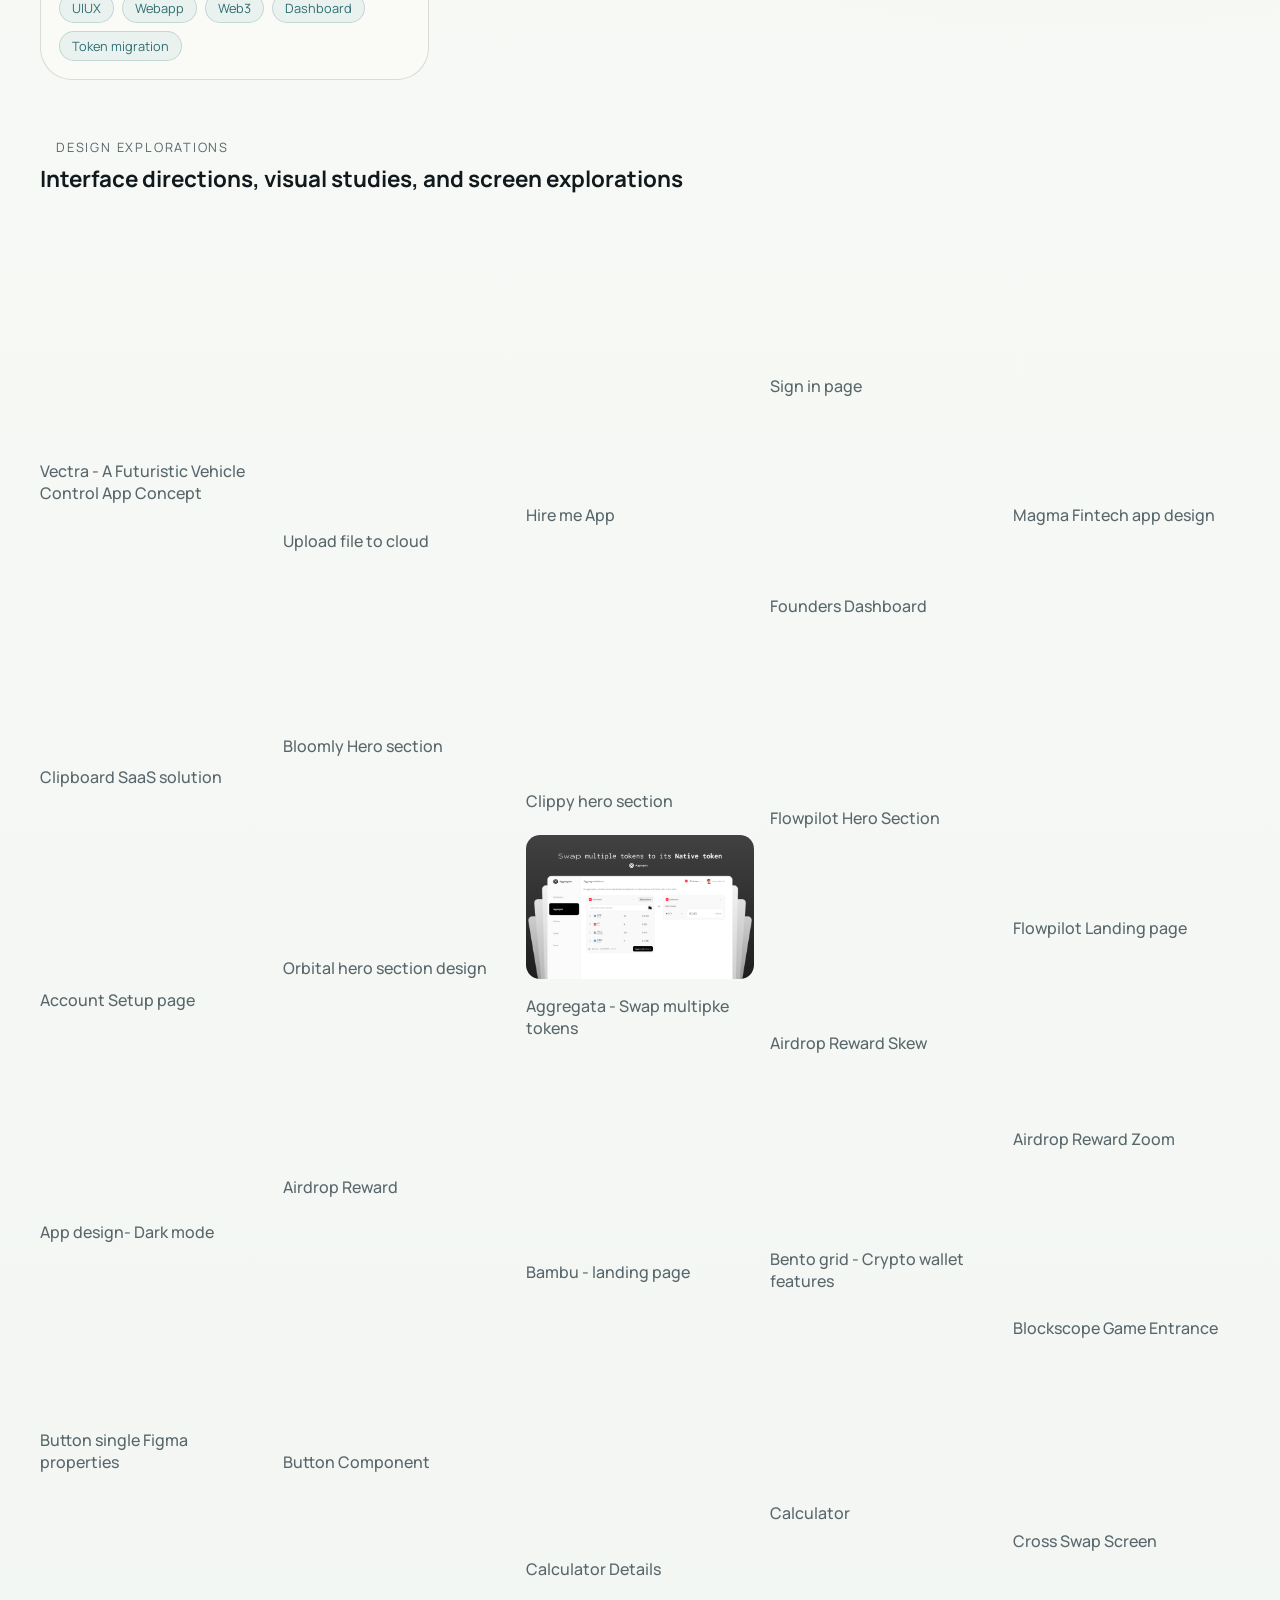
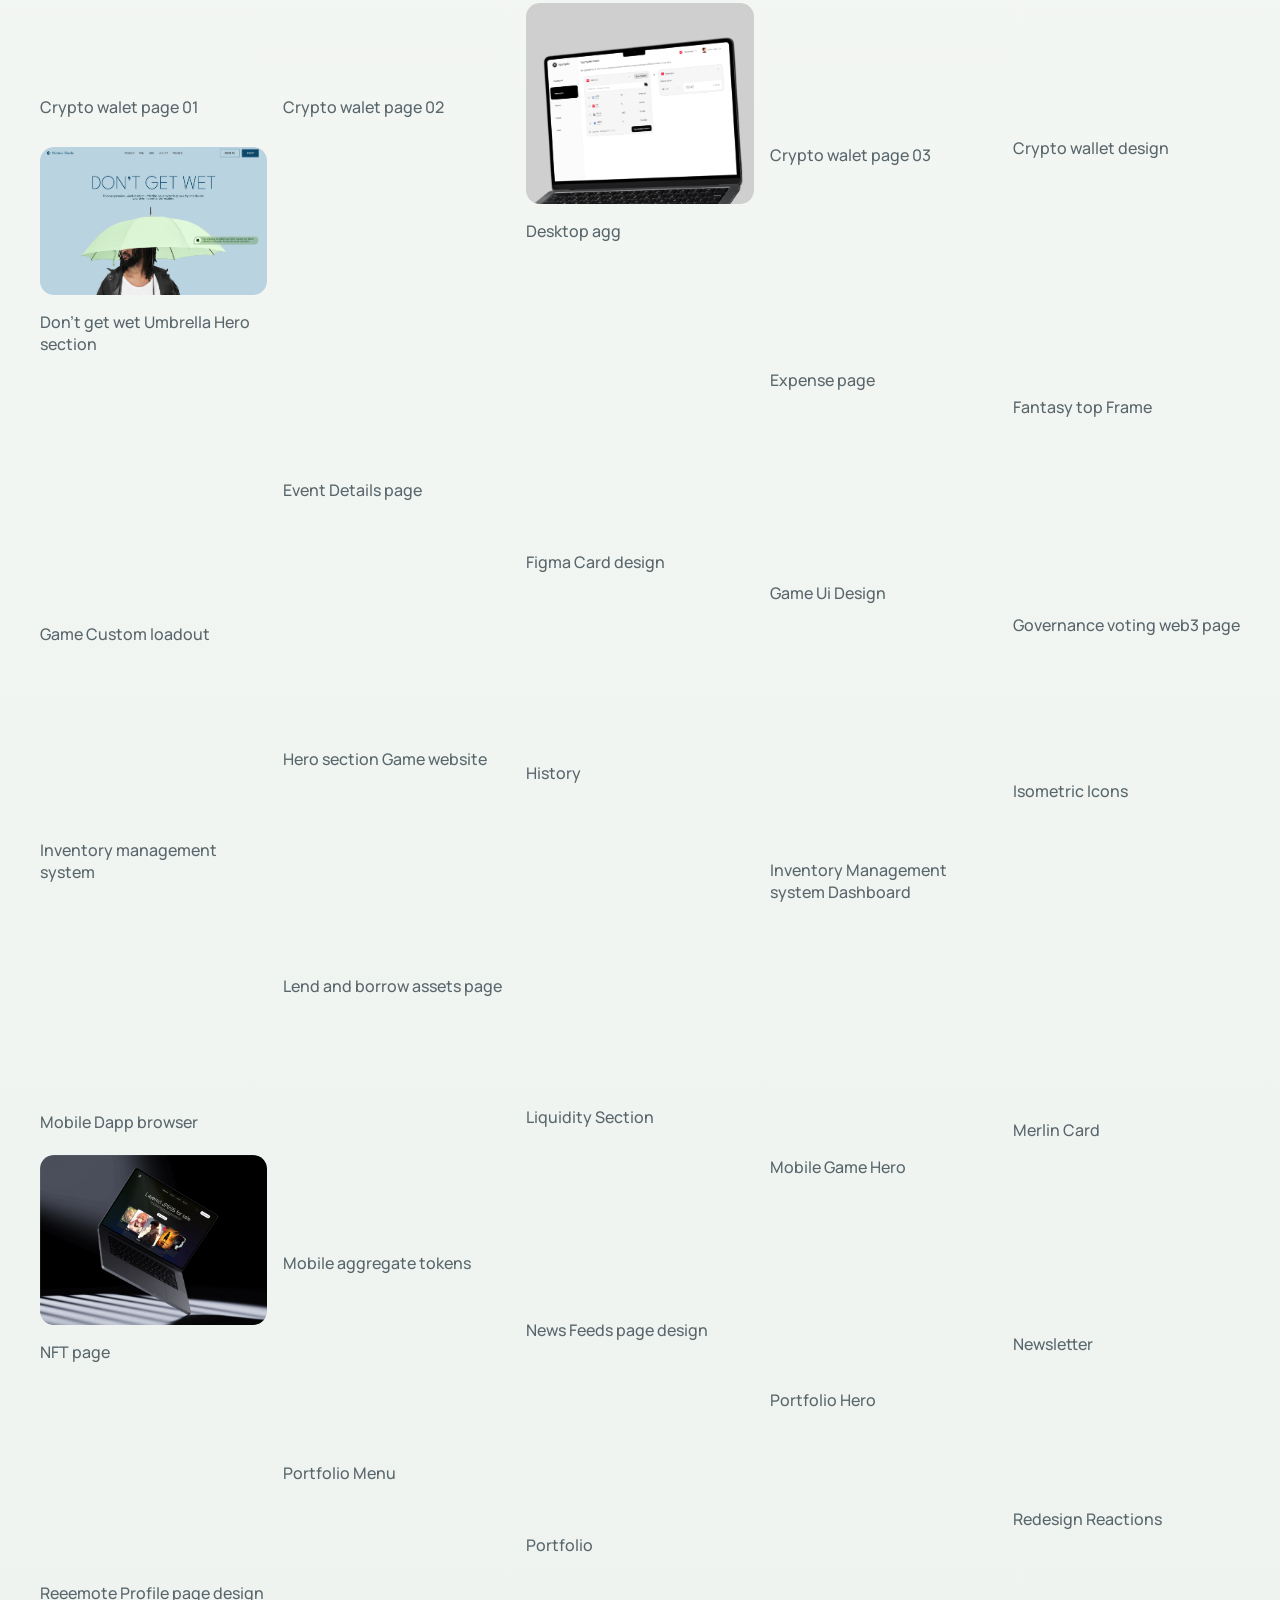
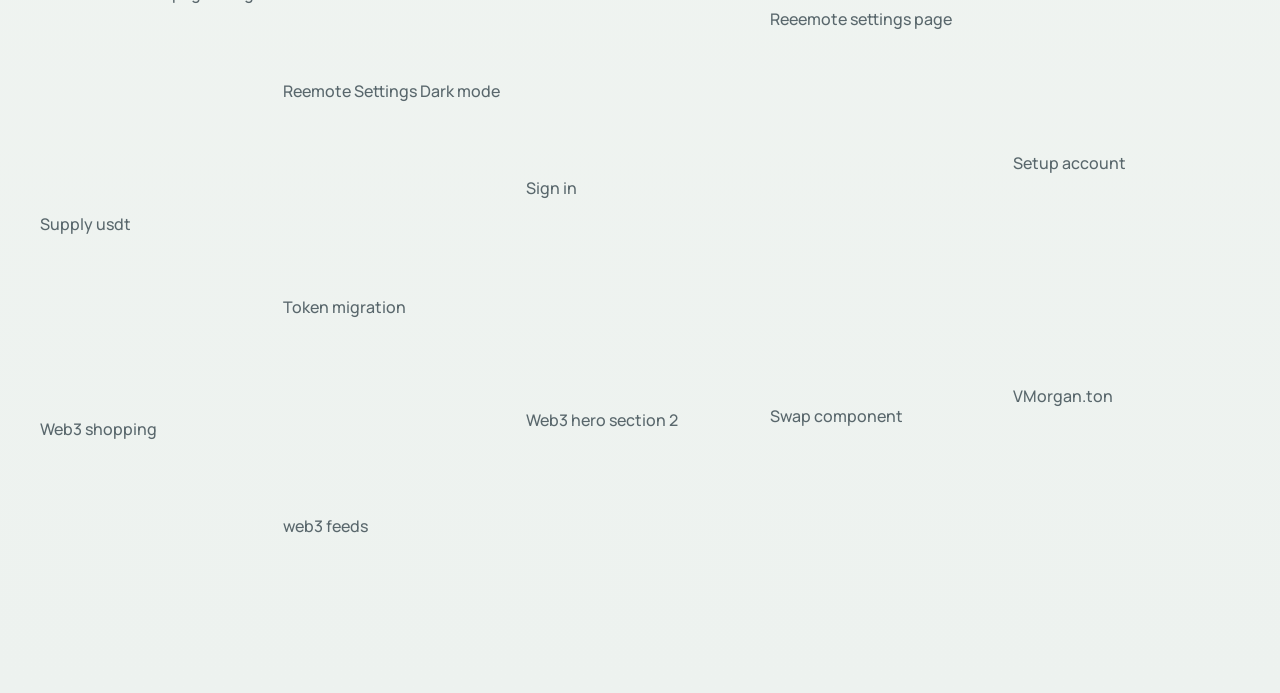
==== commit e5d74595: "Add fullscreen image lightbox" ====
--- a/designs.html
+++ b/designs.html
@@ -167,6 +167,7 @@
     <script src="./js/explorations-data.js"></script>
     <script src="./js/case-studies-data.js"></script>
     <script src="./js/designs.js"></script>
+    <script src="./js/image-lightbox.js"></script>
     <script src="./js/smooth-page-scroll.js"></script>
     <script src="./js/scroll-reveal.js"></script>
     <script src="./js/active-nav.js"></script>
--- a/styles.css
+++ b/styles.css
@@ -231,8 +231,7 @@
   font-weight: 700;
 }
 
-.button,
-.icon-button {
+.button {
   display: inline-flex;
   align-items: center;
   justify-content: center;
@@ -259,6 +258,26 @@
   white-space: nowrap;
 }
 
+.icon-button {
+  display: inline-flex;
+  align-items: center;
+  justify-content: center;
+  min-width: 44px;
+  height: 44px;
+  padding: 0;
+  border: 1px solid transparent;
+  border-radius: 999px;
+  background: transparent;
+  color: var(--ink);
+  cursor: pointer;
+  line-height: 1;
+  transition:
+    transform 180ms ease,
+    box-shadow 180ms ease,
+    border-color 180ms ease,
+    background 180ms ease;
+}
+
 .button-icon {
   width: 18px;
   height: 18px;
@@ -267,11 +286,18 @@
 }
 
 .button:hover,
+.button:focus-visible {
+  transform: translateY(-1px);
+  box-shadow: 0 14px 34px rgba(47, 111, 115, 0.18);
+}
+
 .icon-button:hover,
-.button:focus-visible,
 .icon-button:focus-visible {
   transform: translateY(-1px);
+  border-color: rgba(47, 111, 115, 0.2);
+  background: rgba(251, 252, 248, 0.72);
   box-shadow: 0 14px 34px rgba(47, 111, 115, 0.18);
+  outline: none;
 }
 
 .button-secondary {
@@ -1914,6 +1940,11 @@
   object-position: center top;
 }
 
+.article-modal-card img,
+.design-preview-card img {
+  cursor: zoom-in;
+}
+
 .article-video-placeholder {
   display: grid;
   place-items: center;
@@ -2041,6 +2072,10 @@
 
 .design-preview-modal {
   width: min(1200px, calc(100% - 32px));
+  height: calc(100vh - 64px);
+  height: calc(100dvh - 64px);
+  max-height: calc(100vh - 64px);
+  max-height: calc(100dvh - 64px);
   padding: 0;
   border: none;
   border-radius: 32px;
@@ -2048,6 +2083,10 @@
   overflow: visible;
 }
 
+.design-preview-modal.has-story {
+  width: min(1080px, calc(100% - 32px));
+}
+
 .design-preview-modal::backdrop {
   background: rgba(18, 18, 18, 0.42);
   backdrop-filter: blur(8px);
@@ -2055,12 +2094,20 @@
 
 .design-preview-card {
   display: grid;
+  grid-template-rows: auto minmax(0, 1fr) auto;
   gap: 20px;
+  height: 100%;
+  max-height: 100%;
   padding: 28px;
   border: 1px solid var(--line);
   border-radius: 32px;
   background: var(--panel);
   box-shadow: var(--shadow);
+  overflow: hidden;
+}
+
+.design-preview-modal.has-story .design-preview-card {
+  grid-template-rows: auto minmax(0, 1fr) auto;
 }
 
 .design-preview-nav {
@@ -2130,7 +2177,7 @@
 
 .design-preview-head h2 {
   margin: 0 0 10px;
-  font-size: clamp(2rem, 5vw, 3.6rem);
+  font-size: clamp(2rem, 5vw, 2rem);
   line-height: 1.2;
 }
 
@@ -2155,6 +2202,30 @@
 
 .design-preview-visual {
   width: 100%;
+  overflow: auto;
+  min-height: 0;
+  padding-right: 4px;
+}
+
+.design-preview-modal:not(.has-story) .design-preview-visual {
+  position: relative;
+  display: grid;
+  place-items: center;
+  overflow: hidden;
+  padding-right: 0;
+}
+
+.design-preview-story {
+  display: grid;
+  gap: 20px;
+  justify-items: center;
+}
+
+.design-preview-story > p {
+  width: min(100%, 680px);
+  margin: 0;
+  color: var(--ink);
+  line-height: 1.9;
 }
 
 .design-preview-image {
@@ -2164,6 +2235,17 @@
   border: 1px solid var(--line);
   border-radius: 28px;
   background: rgba(32, 54, 61, 0.045);
+}
+
+.design-preview-modal:not(.has-story) .design-preview-image {
+  position: absolute;
+  inset: 0;
+  width: 100%;
+  height: 100%;
+  max-width: none;
+  max-height: none;
+  object-fit: contain;
+  object-position: center;
 }
 
 .design-preview-share {
@@ -2215,6 +2297,69 @@
   inset: 20px;
   border: 1px dashed rgba(47, 111, 115, 0.24);
   border-radius: 22px;
+}
+
+.image-lightbox {
+  width: 100vw;
+  height: 100vh;
+  height: 100dvh;
+  max-width: none;
+  max-height: none;
+  margin: 0;
+  padding: clamp(12px, 2vw, 24px);
+  border: 0;
+  border-radius: 0;
+  background: transparent;
+  overflow: hidden;
+}
+
+.image-lightbox::backdrop {
+  background: rgba(18, 18, 18, 0.82);
+  backdrop-filter: blur(10px);
+}
+
+.image-lightbox-frame {
+  position: relative;
+  width: 100%;
+  height: 100%;
+  margin: 0;
+  overflow: hidden;
+  touch-action: none;
+}
+
+.image-lightbox-image {
+  position: absolute;
+  inset: 0;
+  display: block;
+  width: 100%;
+  height: 100%;
+  max-width: none;
+  max-height: none;
+  margin: auto;
+  border-radius: 18px;
+  object-fit: contain;
+  object-position: center;
+  cursor: zoom-in;
+  transition: transform 220ms ease;
+  user-select: none;
+  -webkit-user-drag: none;
+}
+
+.image-lightbox.is-zoomed .image-lightbox-image {
+  cursor: grab;
+  transition: none;
+}
+
+.image-lightbox.is-zoomed .image-lightbox-image:active {
+  cursor: grabbing;
+}
+
+.image-lightbox-close {
+  position: fixed;
+  top: max(20px, env(safe-area-inset-top));
+  right: max(20px, env(safe-area-inset-right));
+  z-index: 2;
+  background: rgba(251, 252, 248, 0.78);
 }
 
 @media (max-width: 1100px) {
@@ -2538,6 +2683,10 @@
     width: calc(100% - 20px);
   }
 
+  .design-preview-modal.has-story {
+    height: calc(100vh - 32px);
+  }
+
   .design-preview-card {
     padding: 20px;
   }
@@ -2626,7 +2775,7 @@
 
   .article-modal-head h2 {
   margin: 6px 0 0;
-  font-size: clamp(1.5rem, 5vw, 2.5rem);
+  font-size: clamp(1.5rem, 5vw, 2rem);
   line-height: 1.2;
   }
 
